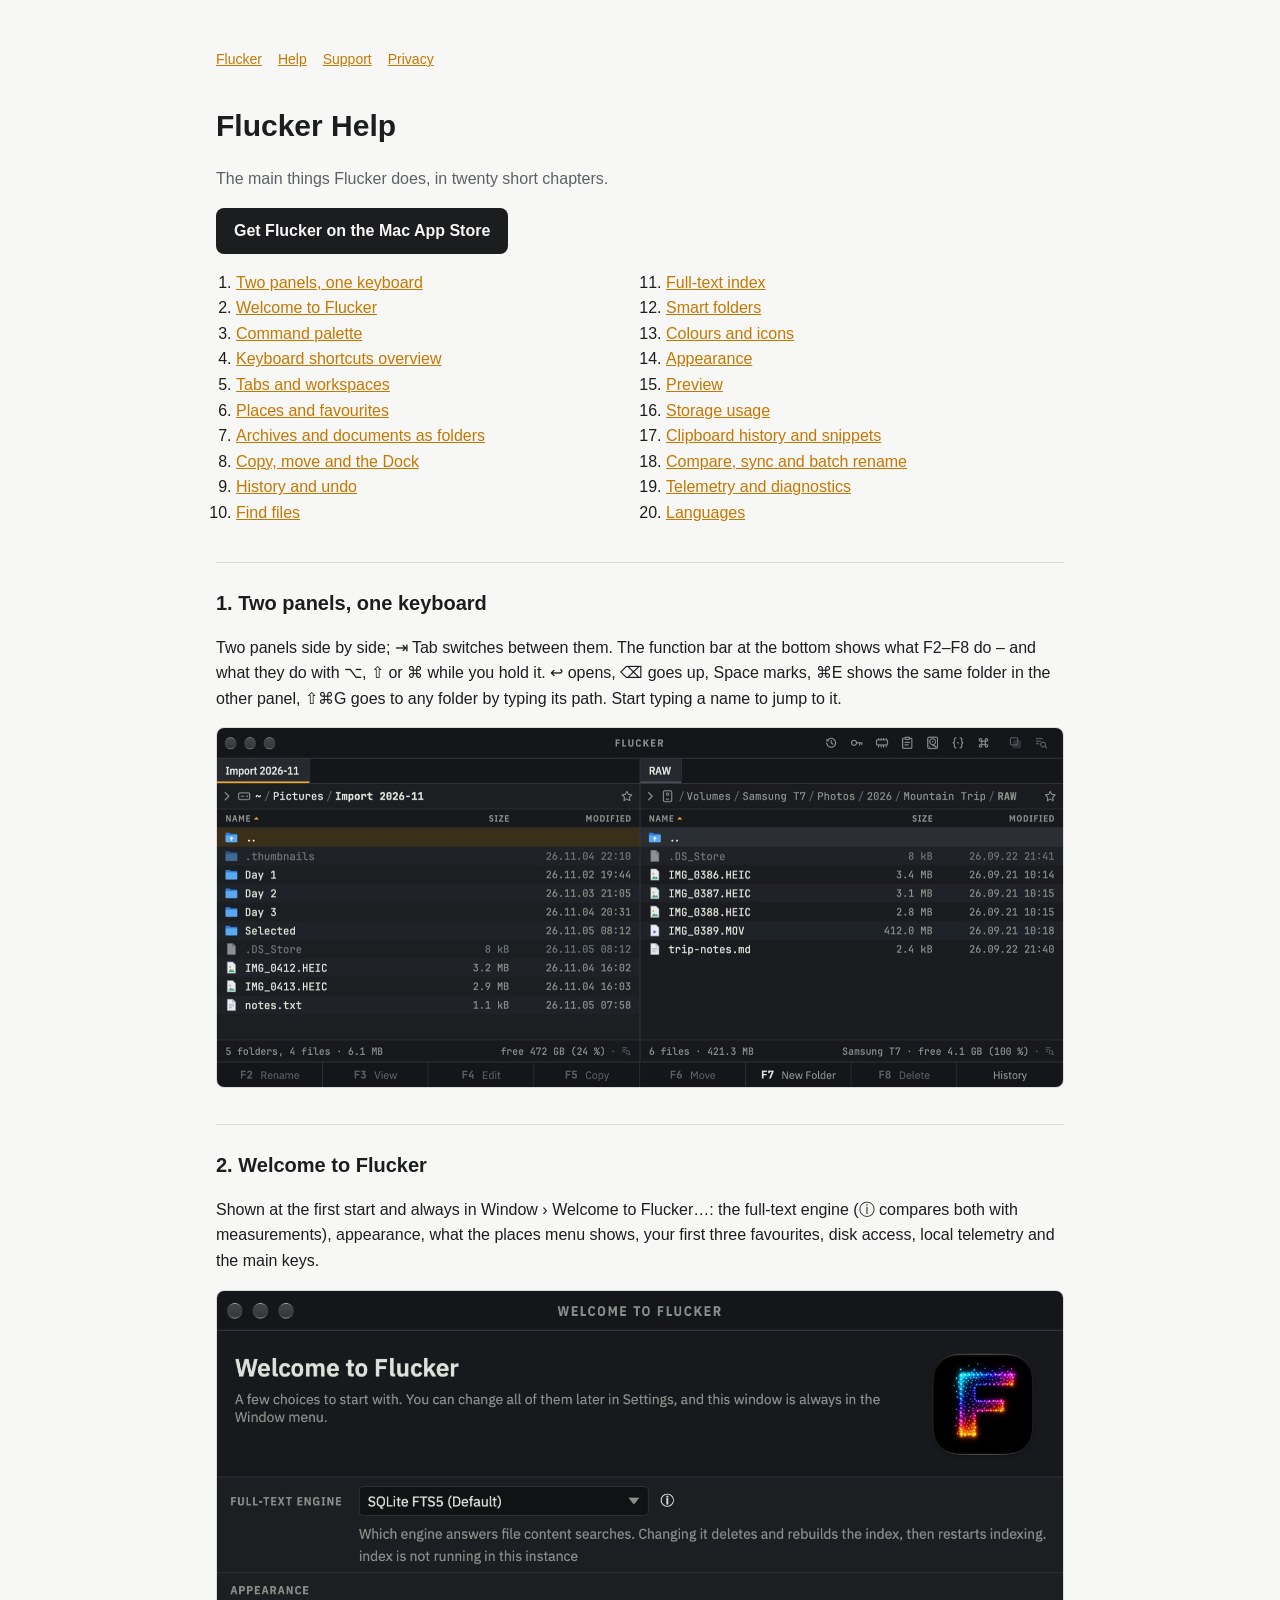
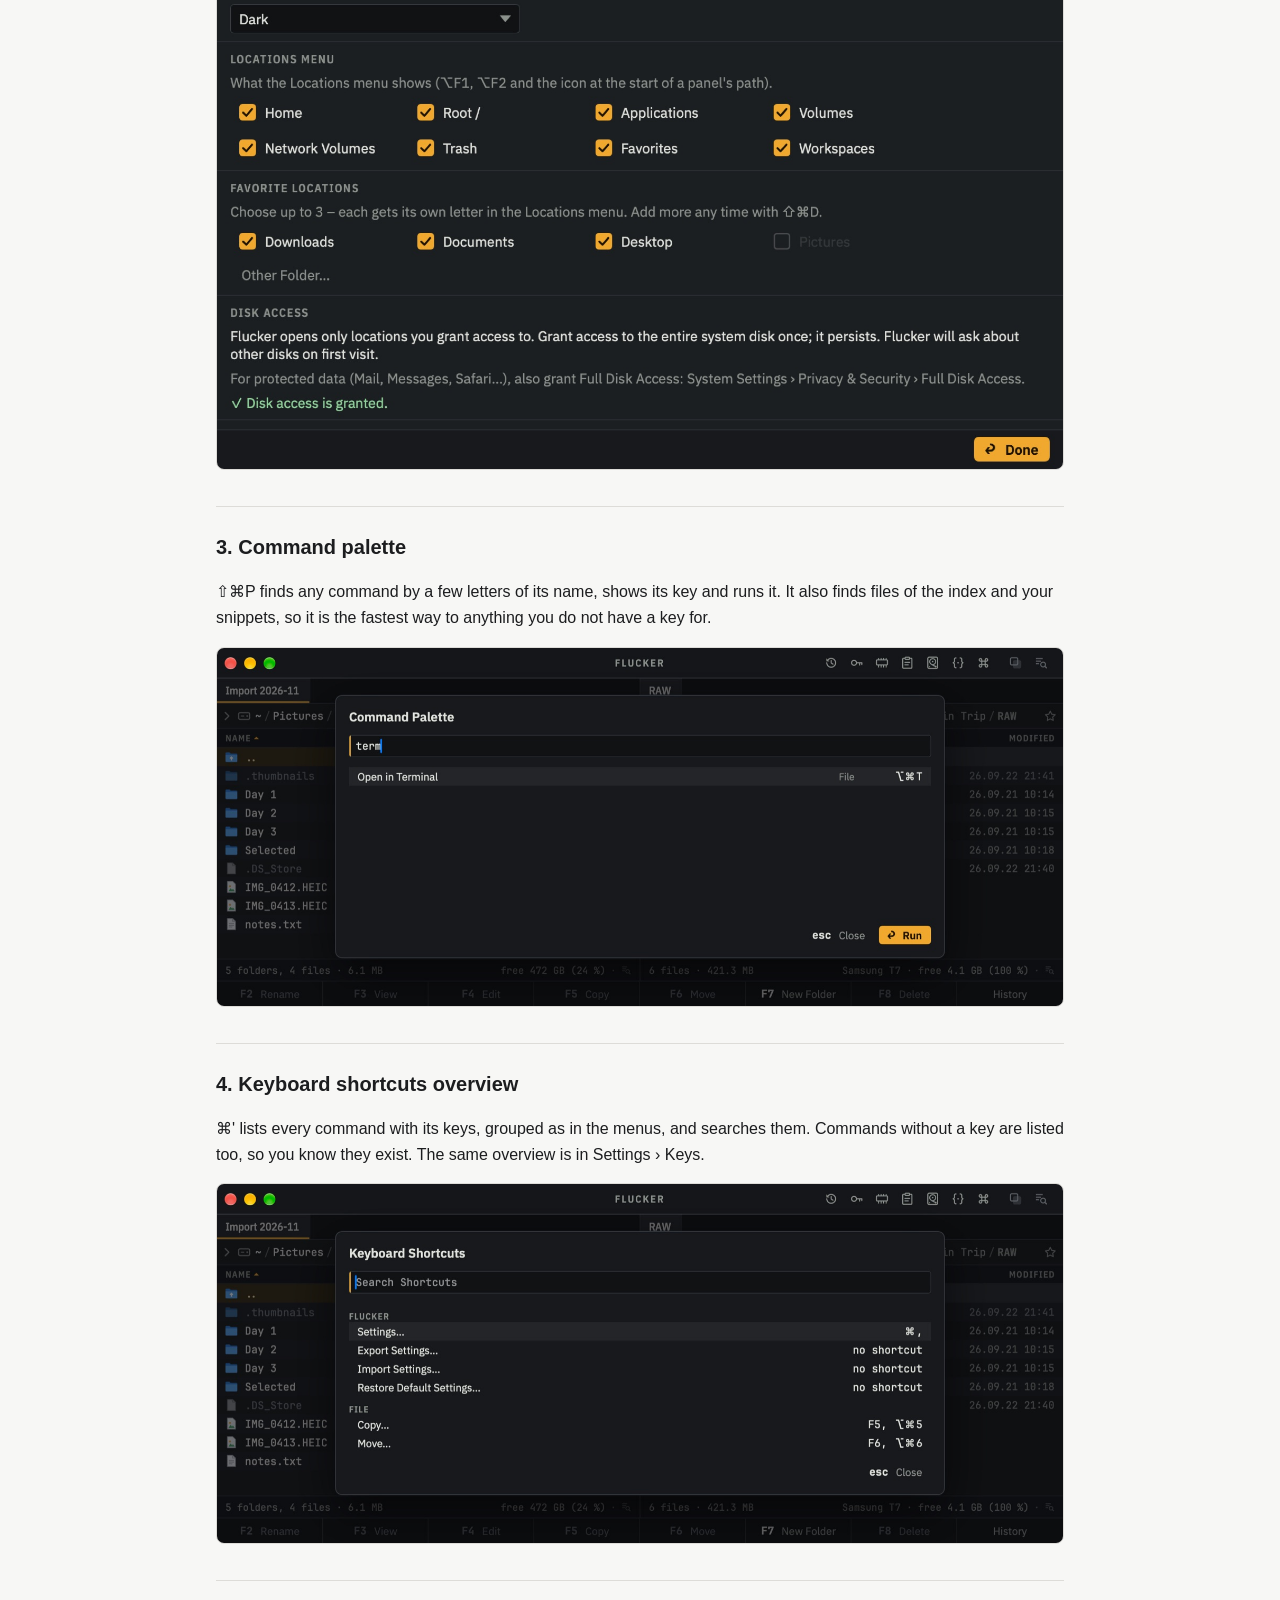
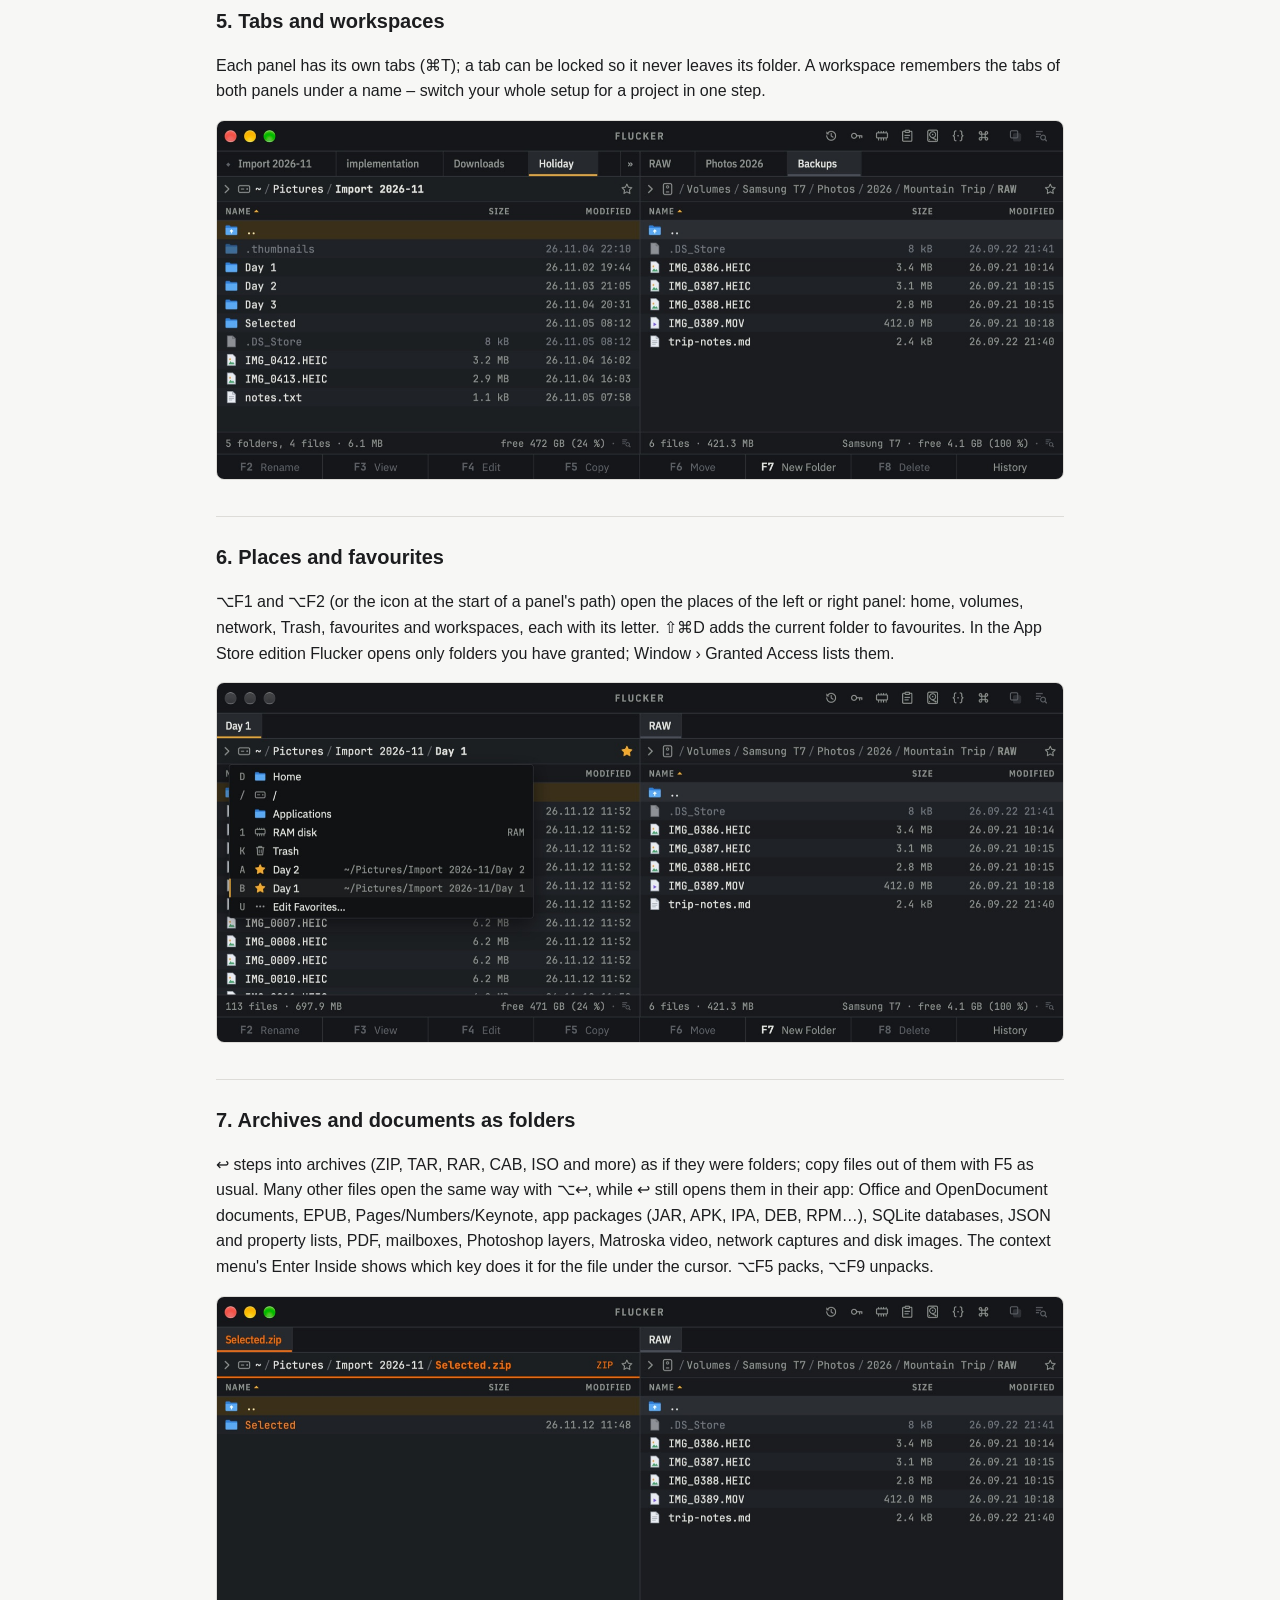
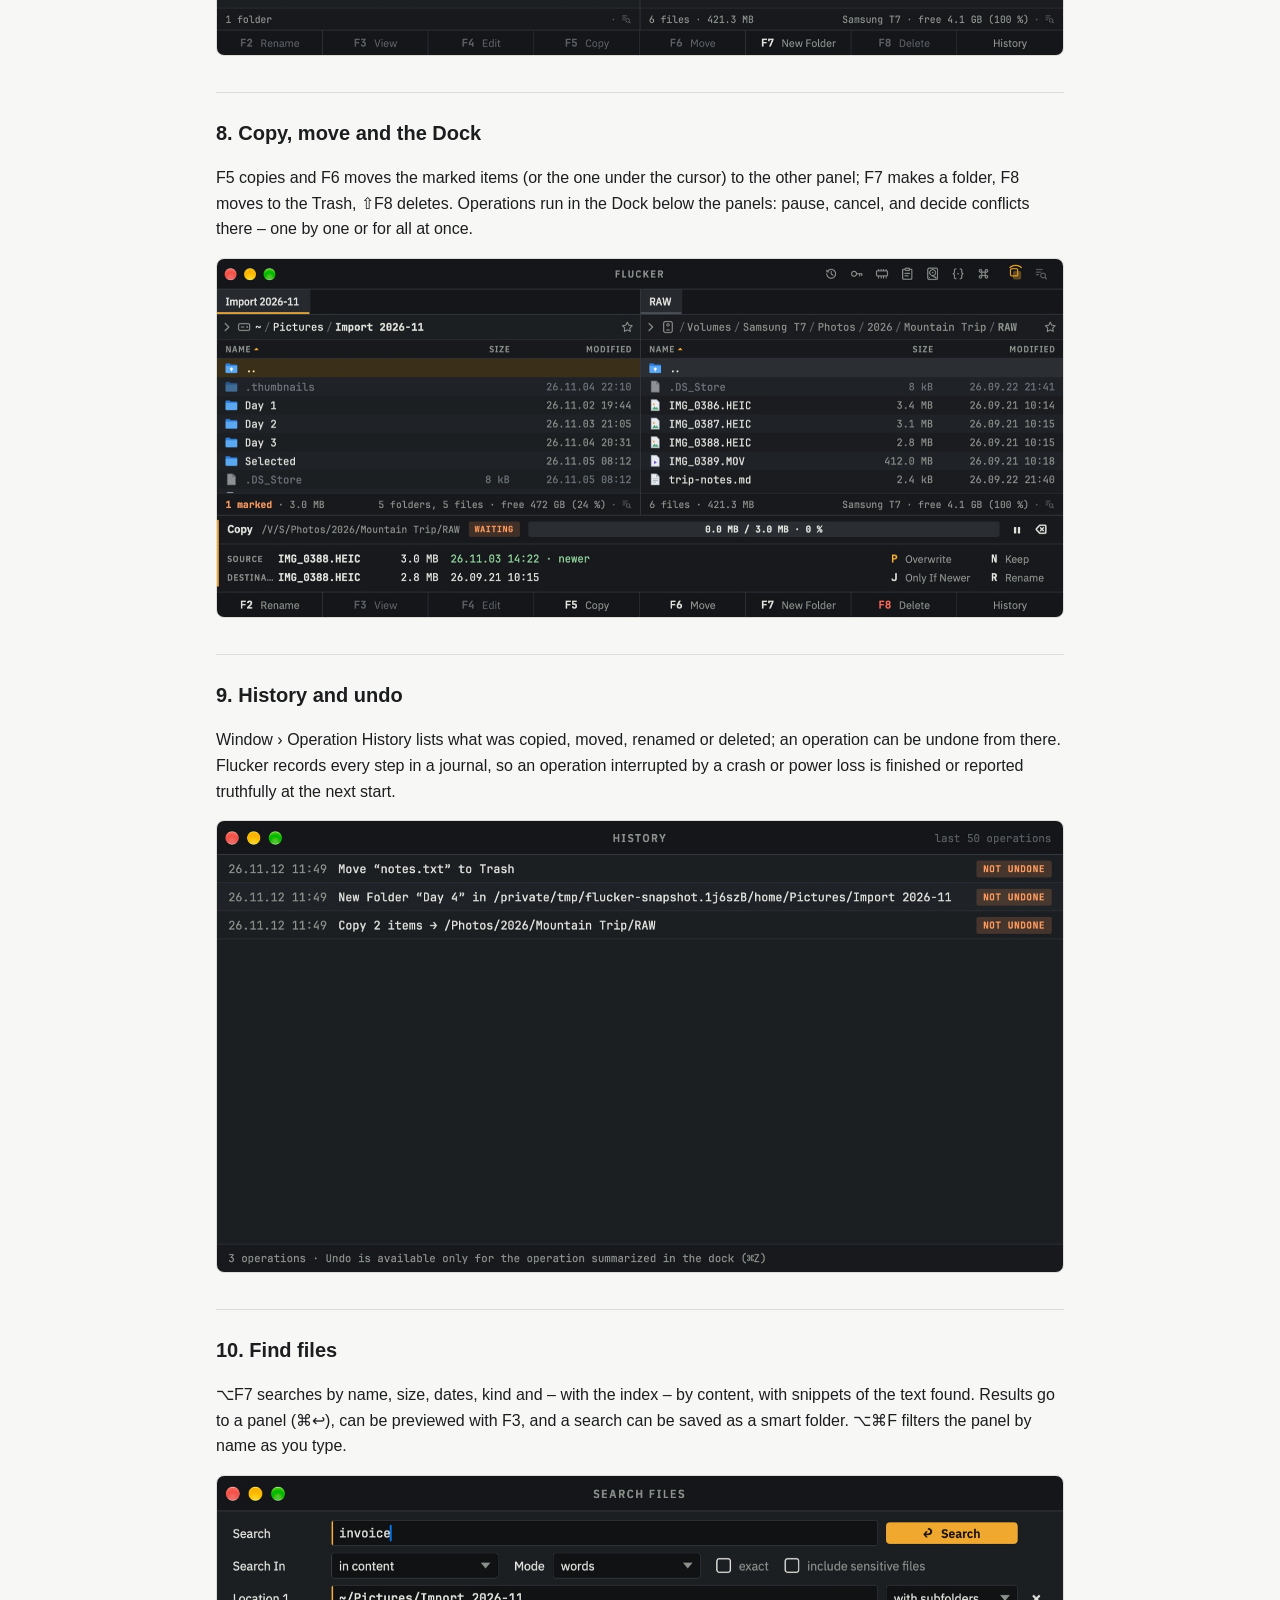
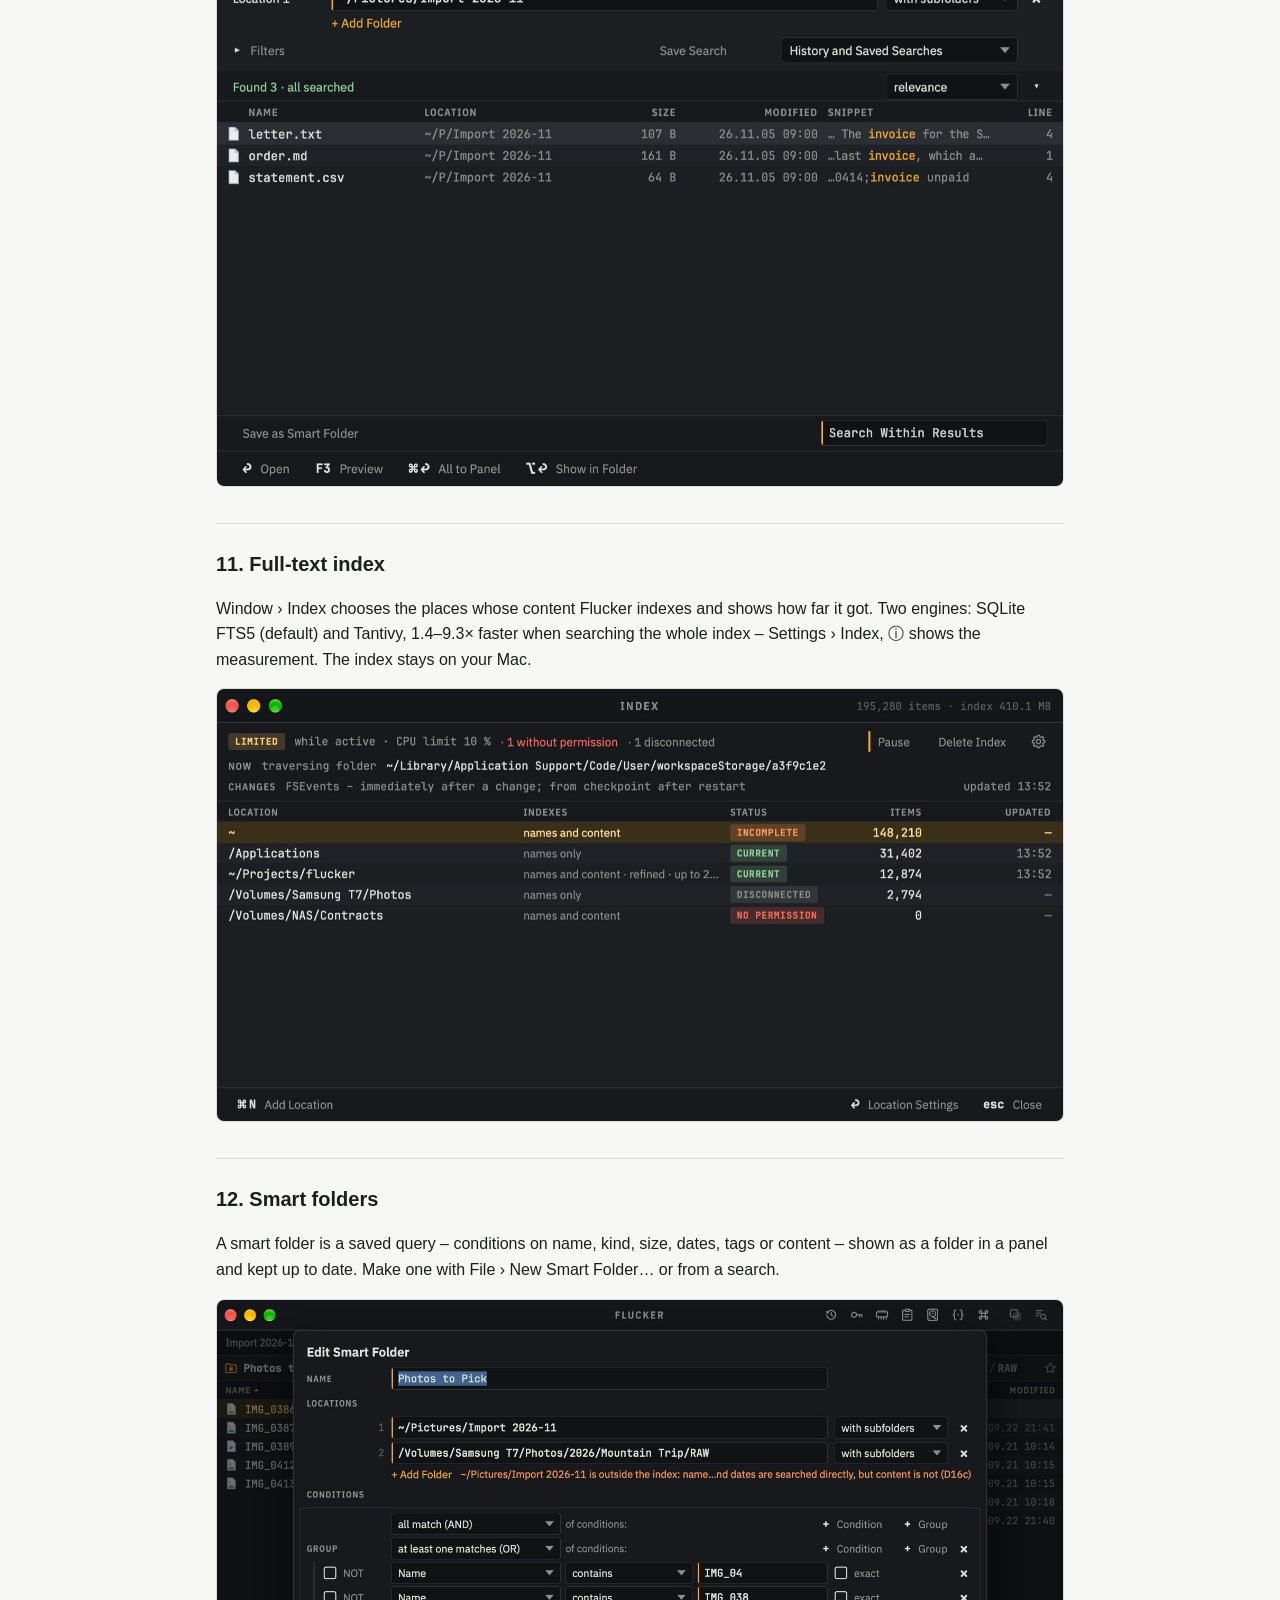
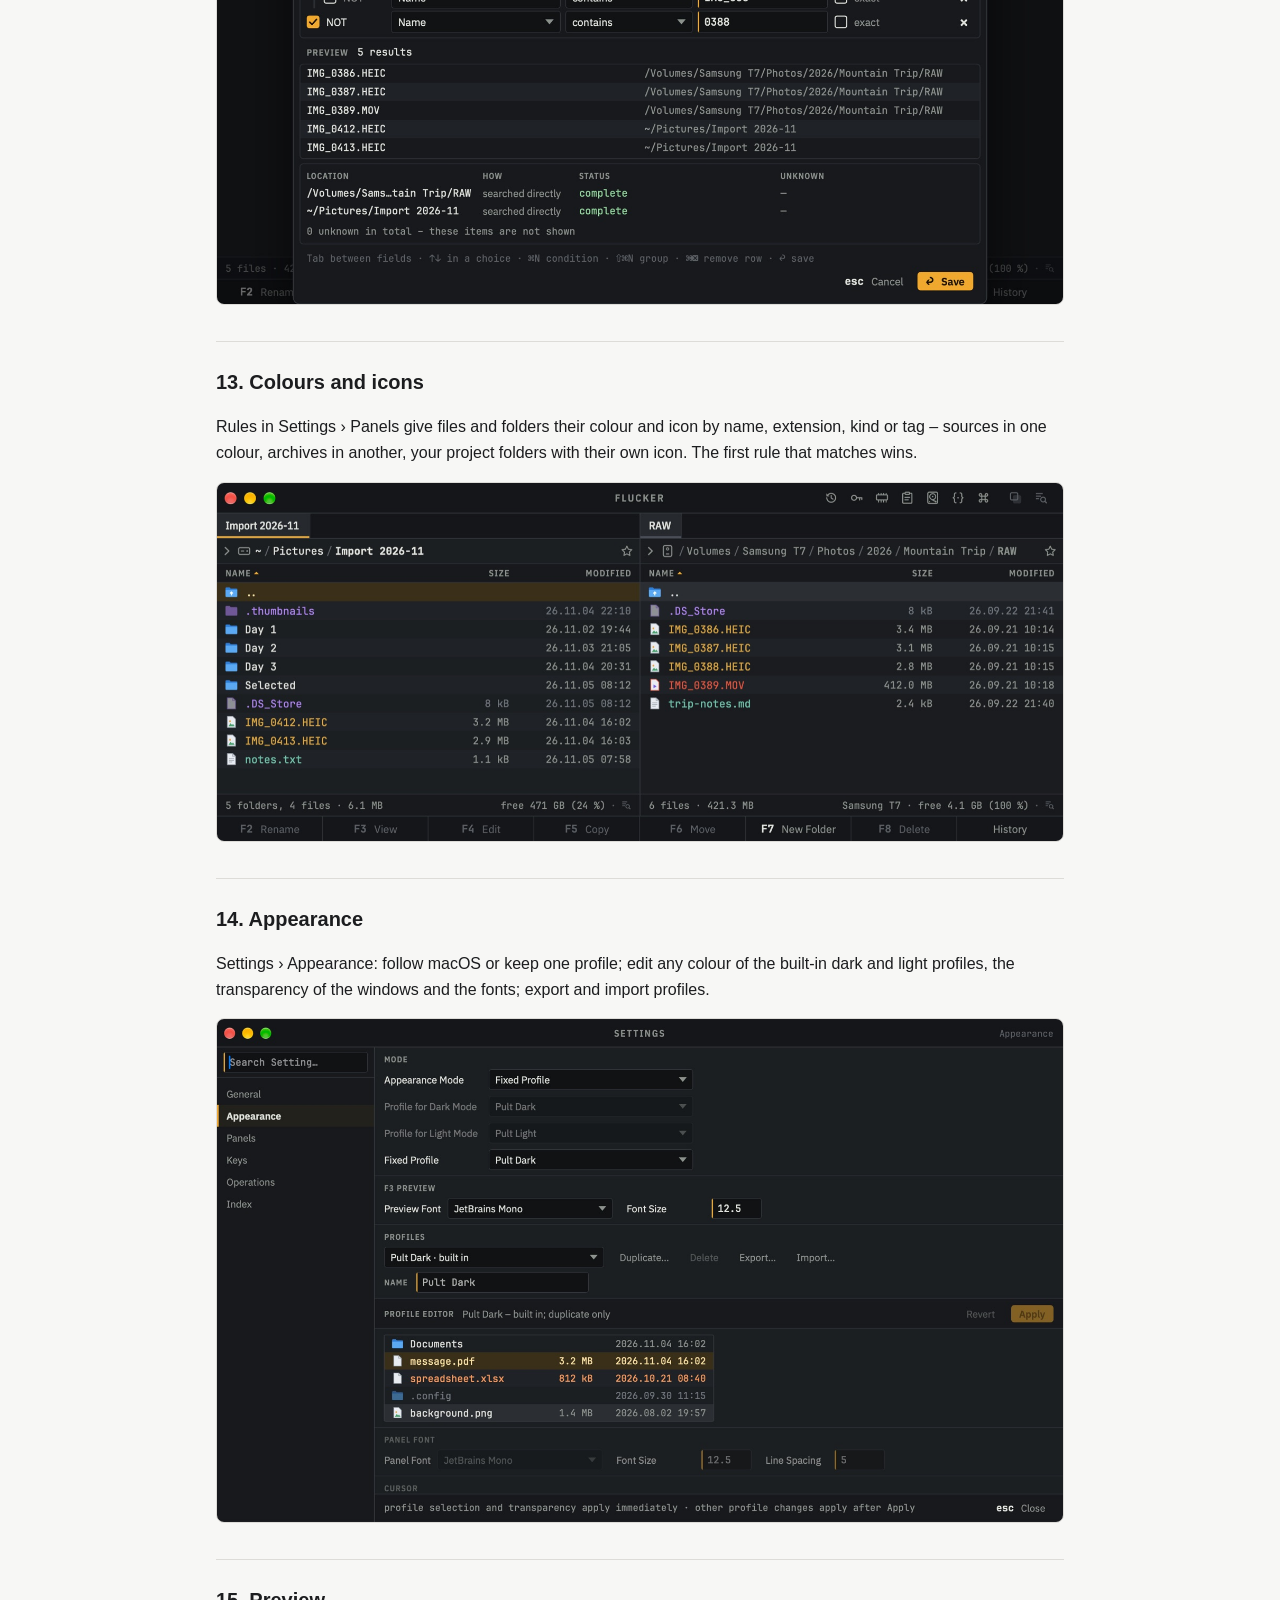
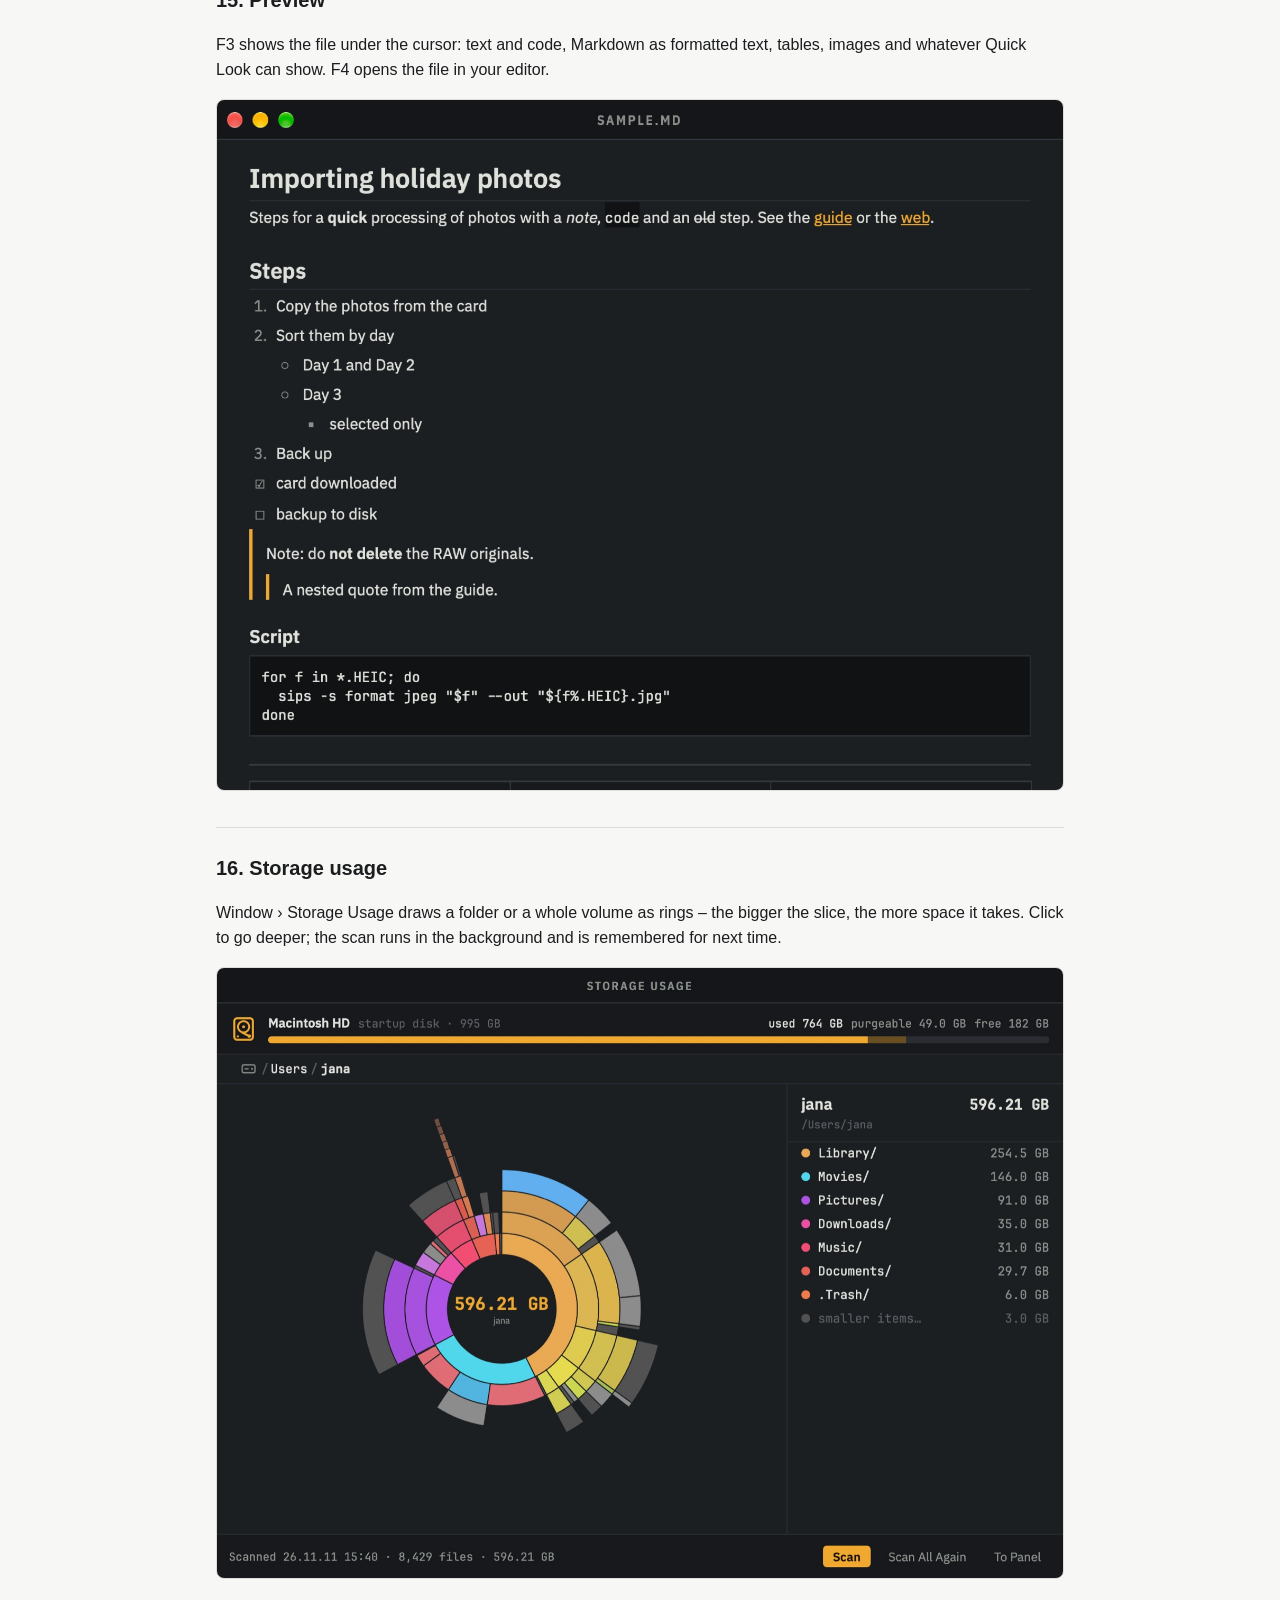
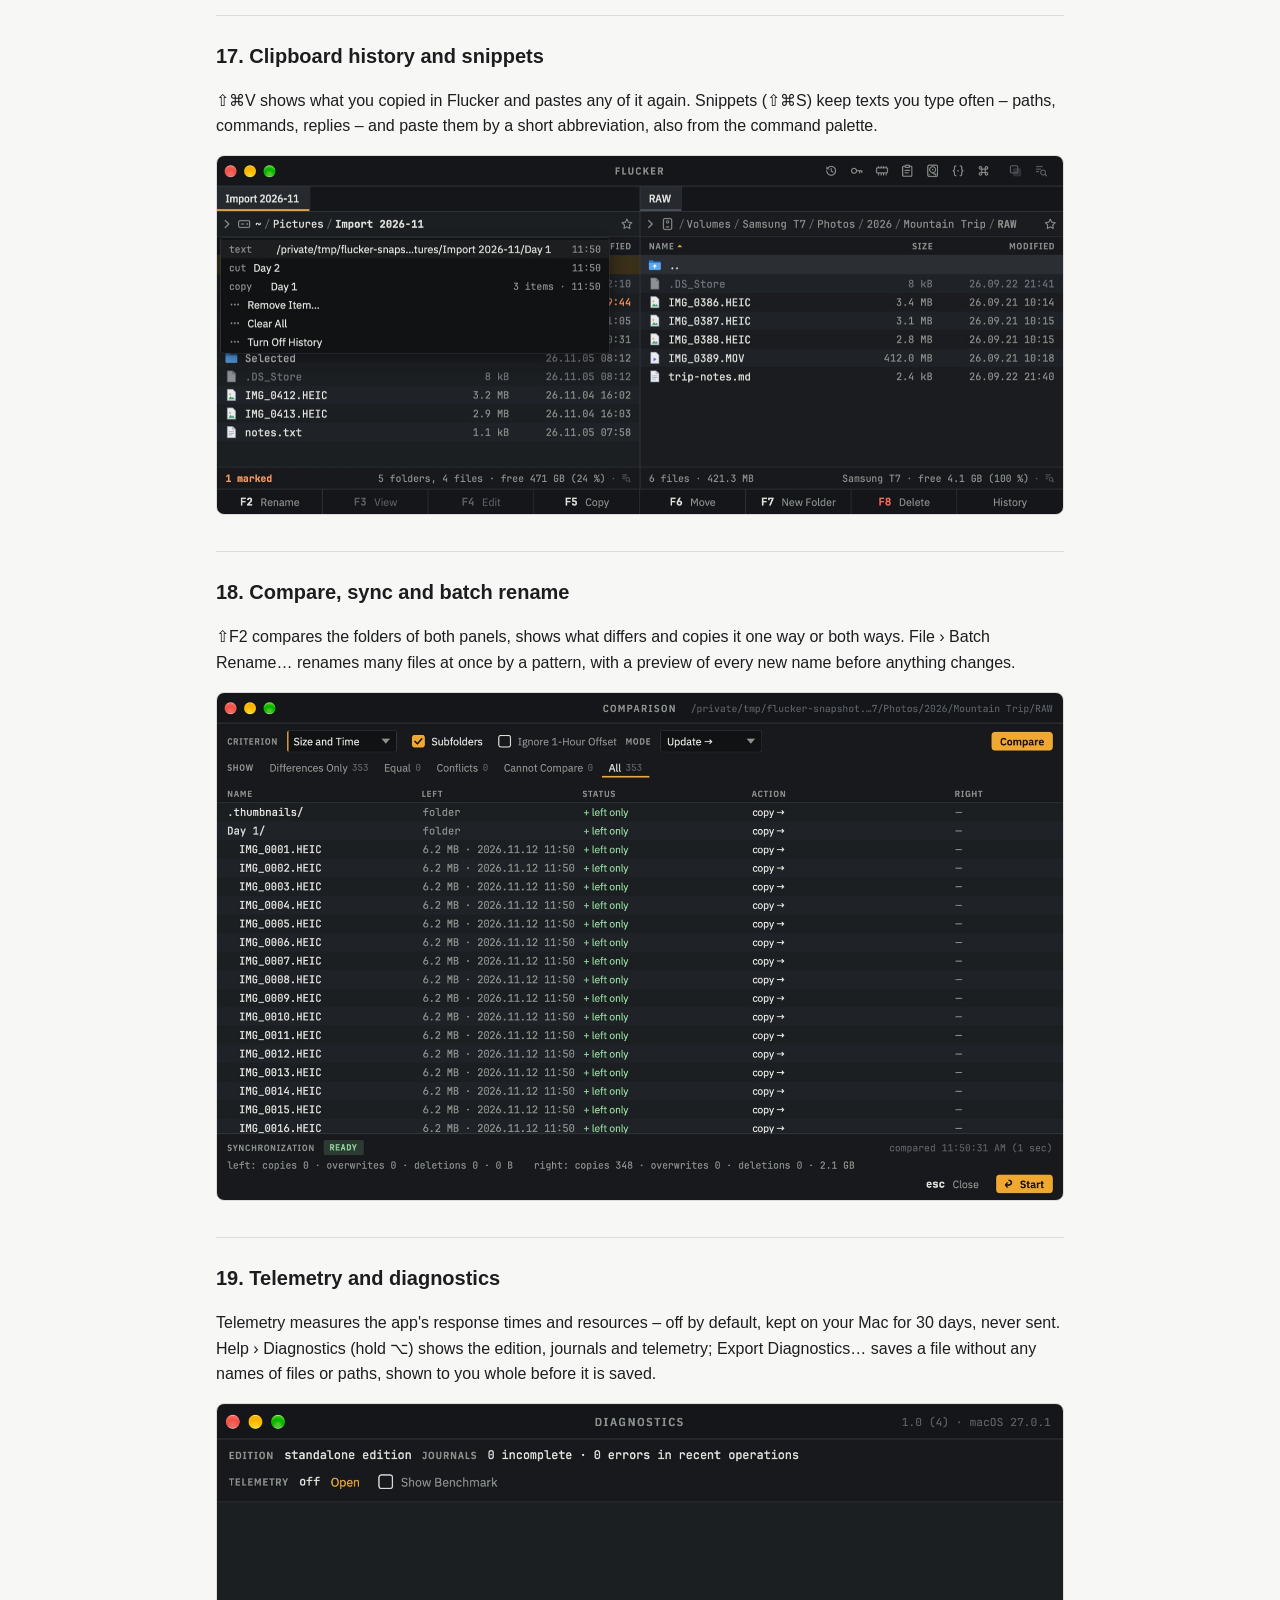
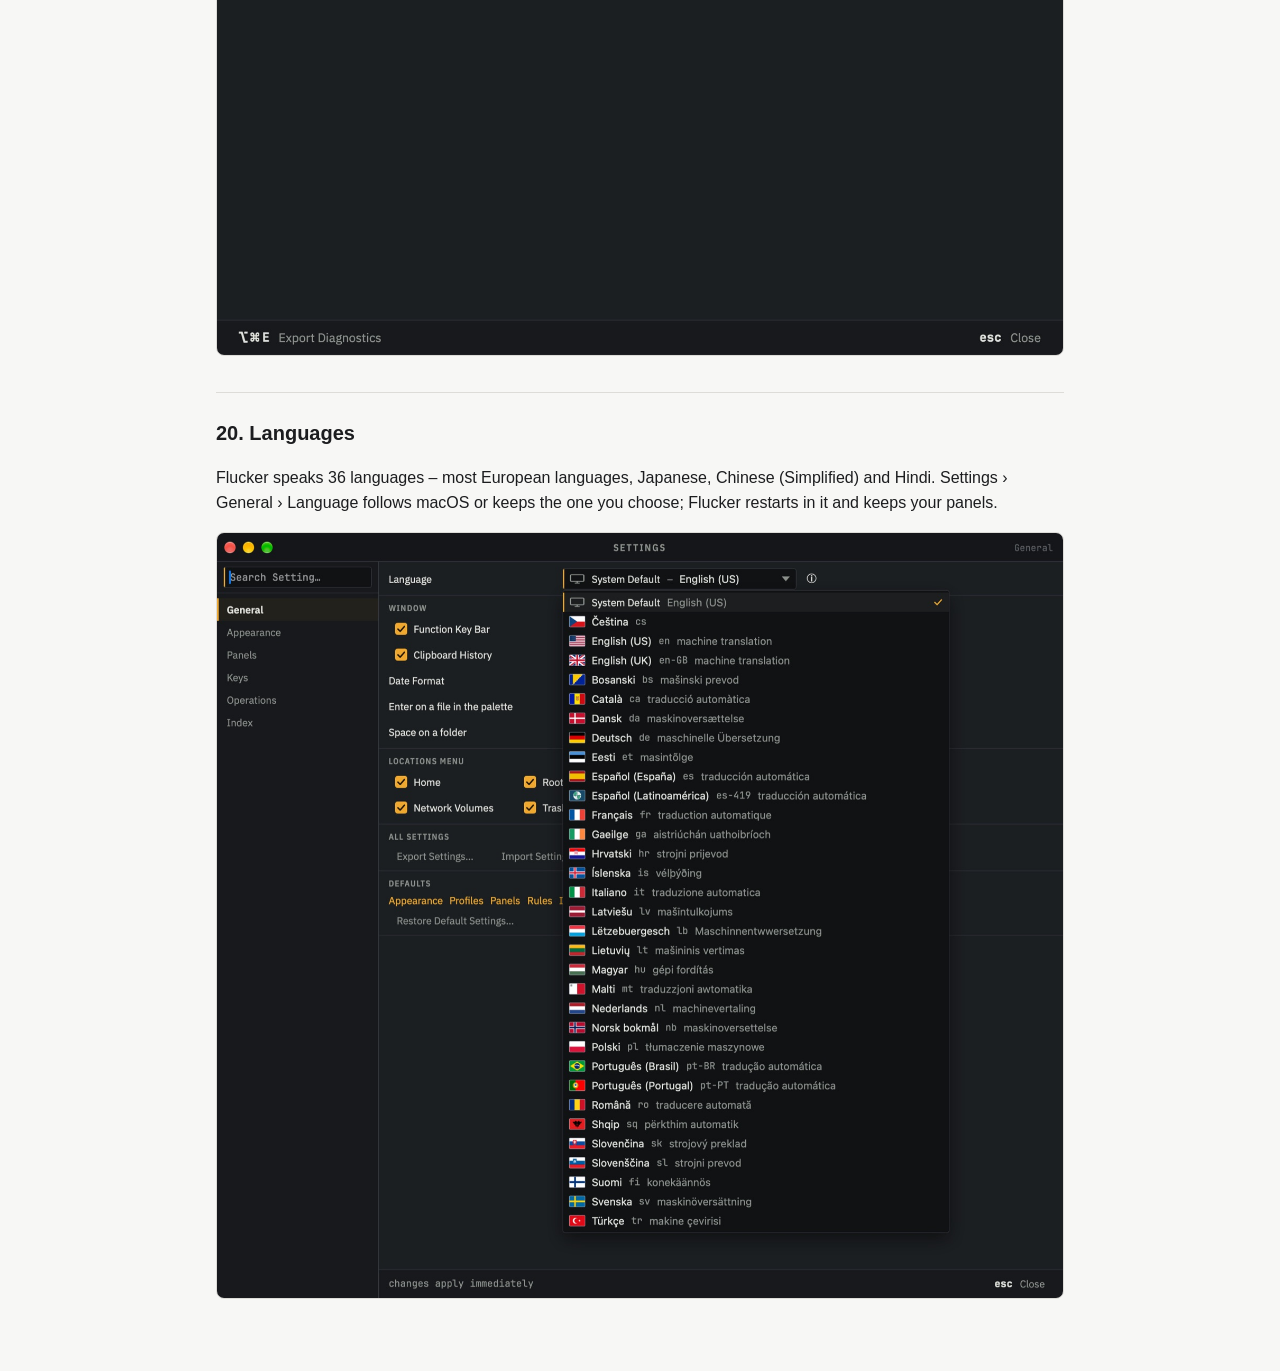
==== help.html @ 23619335 "Flucker: help, support and privacy pages" ====
<!doctype html>
<html lang="en">
<head>
  <meta charset="utf-8">
  <meta name="viewport" content="width=device-width, initial-scale=1">
  <title>Flucker Help</title>
  <link rel="stylesheet" href="style.css">
</head>
<body>
<main>
  <nav><a href="index.html">Flucker</a><a href="help.html">Help</a><a href="support.html">Support</a><a href="privacy.html">Privacy</a></nav>
  <h1>Flucker Help</h1>
  <p class="muted">The main things Flucker does, in twenty short chapters.</p>
  <p><a class="store" href="https://apps.apple.com/app/id6833873611">Get Flucker on the Mac App Store</a></p>
  <ol class="toc">
    <li><a href="#panels">Two panels, one keyboard</a></li>
    <li><a href="#welcome">Welcome to Flucker</a></li>
    <li><a href="#palette">Command palette</a></li>
    <li><a href="#keys">Keyboard shortcuts overview</a></li>
    <li><a href="#tabs">Tabs and workspaces</a></li>
    <li><a href="#places">Places and favourites</a></li>
    <li><a href="#inside">Archives and documents as folders</a></li>
    <li><a href="#operations">Copy, move and the Dock</a></li>
    <li><a href="#history">History and undo</a></li>
    <li><a href="#search">Find files</a></li>
    <li><a href="#index">Full-text index</a></li>
    <li><a href="#smart">Smart folders</a></li>
    <li><a href="#rules">Colours and icons</a></li>
    <li><a href="#appearance">Appearance</a></li>
    <li><a href="#preview">Preview</a></li>
    <li><a href="#storage">Storage usage</a></li>
    <li><a href="#clipboard">Clipboard history and snippets</a></li>
    <li><a href="#compare">Compare, sync and batch rename</a></li>
    <li><a href="#diagnostics">Telemetry and diagnostics</a></li>
    <li><a href="#languages">Languages</a></li>
  </ol>

  <h2 id="panels">1. Two panels, one keyboard</h2>
  <p>Two panels side by side; ⇥ Tab switches between them. The function bar at the bottom shows what F2–F8 do – and what
    they do with ⌥, ⇧ or ⌘ while you hold it. ↩ opens, ⌫ goes up, Space marks, ⌘E shows the same folder in the other panel,
    ⇧⌘G goes to any folder by typing its path. Start typing a name to jump to it.</p>
  <img src="img/panels.jpg?v=2" alt="The main window with two panels and the function bar" loading="lazy">

  <h2 id="welcome">2. Welcome to Flucker</h2>
  <p>Shown at the first start and always in Window › Welcome to Flucker…: the full-text engine (ⓘ compares both with
    measurements), appearance, what the places menu shows, your first three favourites, disk access, local telemetry and the
    main keys.</p>
  <img src="img/welcome.jpg?v=2" alt="The Welcome to Flucker window" loading="lazy">

  <h2 id="palette">3. Command palette</h2>
  <p>⇧⌘P finds any command by a few letters of its name, shows its key and runs it. It also finds files of the index and
    your snippets, so it is the fastest way to anything you do not have a key for.</p>
  <img src="img/palette.jpg?v=2" alt="The command palette filtered by a word" loading="lazy">

  <h2 id="keys">4. Keyboard shortcuts overview</h2>
  <p>⌘' lists every command with its keys, grouped as in the menus, and searches them. Commands without a key are listed
    too, so you know they exist. The same overview is in Settings › Keys.</p>
  <img src="img/keys.jpg?v=2" alt="The keyboard shortcuts overview" loading="lazy">

  <h2 id="tabs">5. Tabs and workspaces</h2>
  <p>Each panel has its own tabs (⌘T); a tab can be locked so it never leaves its folder. A workspace remembers the tabs of
    both panels under a name – switch your whole setup for a project in one step.</p>
  <img src="img/tabs.jpg?v=2" alt="Panel tabs" loading="lazy">

  <h2 id="places">6. Places and favourites</h2>
  <p>⌥F1 and ⌥F2 (or the icon at the start of a panel's path) open the places of the left or right panel: home, volumes,
    network, Trash, favourites and workspaces, each with its letter. ⇧⌘D adds the current folder to favourites. In the App
    Store edition Flucker opens only folders you have granted; Window › Granted Access lists them.</p>
  <img src="img/places.jpg?v=2" alt="The places menu of a panel" loading="lazy">

  <h2 id="inside">7. Archives and documents as folders</h2>
  <p>↩ steps into archives (ZIP, TAR, RAR, CAB, ISO and more) as if they were folders; copy files out of them with F5 as usual.
    Many other files open the same way with ⌥↩, while ↩ still opens them in their app: Office and OpenDocument documents,
    EPUB, Pages/Numbers/Keynote, app packages (JAR, APK, IPA, DEB, RPM…), SQLite databases, JSON and property lists, PDF,
    mailboxes, Photoshop layers, Matroska video, network captures and disk images. The context menu's Enter Inside shows
    which key does it for the file under the cursor. ⌥F5 packs, ⌥F9 unpacks.</p>
  <img src="img/inside.jpg?v=2" alt="A panel inside a ZIP archive" loading="lazy">

  <h2 id="operations">8. Copy, move and the Dock</h2>
  <p>F5 copies and F6 moves the marked items (or the one under the cursor) to the other panel; F7 makes a folder, F8 moves
    to the Trash, ⇧F8 deletes. Operations run in the Dock below the panels: pause, cancel, and decide conflicts there –
    one by one or for all at once.</p>
  <img src="img/dock.jpg?v=2" alt="The Dock with a copy and a conflict" loading="lazy">

  <h2 id="history">9. History and undo</h2>
  <p>Window › Operation History lists what was copied, moved, renamed or deleted; an operation can be undone from there.
    Flucker records every step in a journal, so an operation interrupted by a crash or power loss is finished or reported
    truthfully at the next start.</p>
  <img src="img/history.jpg?v=2" alt="The operation history" loading="lazy">

  <h2 id="search">10. Find files</h2>
  <p>⌥F7 searches by name, size, dates, kind and – with the index – by content, with snippets of the text found. Results go
    to a panel (⌘↩), can be previewed with F3, and a search can be saved as a smart folder. ⌥⌘F filters the panel by name
    as you type.</p>
  <img src="img/search.jpg?v=2" alt="Find files with results and text snippets" loading="lazy">

  <h2 id="index">11. Full-text index</h2>
  <p>Window › Index chooses the places whose content Flucker indexes and shows how far it got. Two engines: SQLite FTS5
    (default) and Tantivy, 1.4–9.3× faster when searching the whole index – Settings › Index, ⓘ shows the measurement. The
    index stays on your Mac.</p>
  <img src="img/index.jpg?v=2" alt="The Index window" loading="lazy">

  <h2 id="smart">12. Smart folders</h2>
  <p>A smart folder is a saved query – conditions on name, kind, size, dates, tags or content – shown as a folder in a
    panel and kept up to date. Make one with File › New Smart Folder… or from a search.</p>
  <img src="img/smart.jpg?v=2" alt="The smart folder editor" loading="lazy">

  <h2 id="rules">13. Colours and icons</h2>
  <p>Rules in Settings › Panels give files and folders their colour and icon by name, extension, kind or tag – sources in
    one colour, archives in another, your project folders with their own icon. The first rule that matches wins.</p>
  <img src="img/rules.jpg?v=2" alt="Panels coloured by rules" loading="lazy">

  <h2 id="appearance">14. Appearance</h2>
  <p>Settings › Appearance: follow macOS or keep one profile; edit any colour of the built-in dark and light profiles,
    the transparency of the windows and the fonts; export and import profiles.</p>
  <img src="img/appearance.jpg?v=2" alt="Settings › Appearance with the profile editor" loading="lazy">

  <h2 id="preview">15. Preview</h2>
  <p>F3 shows the file under the cursor: text and code, Markdown as formatted text, tables, images and whatever Quick Look
    can show. F4 opens the file in your editor.</p>
  <img src="img/preview.jpg?v=2" alt="The preview of a Markdown file" loading="lazy">

  <h2 id="storage">16. Storage usage</h2>
  <p>Window › Storage Usage draws a folder or a whole volume as rings – the bigger the slice, the more space it takes.
    Click to go deeper; the scan runs in the background and is remembered for next time.</p>
  <img src="img/storage.jpg?v=2" alt="Storage usage rings" loading="lazy">

  <h2 id="clipboard">17. Clipboard history and snippets</h2>
  <p>⇧⌘V shows what you copied in Flucker and pastes any of it again. Snippets (⇧⌘S) keep texts you type often – paths,
    commands, replies – and paste them by a short abbreviation, also from the command palette.</p>
  <img src="img/clipboard.jpg?v=2" alt="The clipboard history" loading="lazy">

  <h2 id="compare">18. Compare, sync and batch rename</h2>
  <p>⇧F2 compares the folders of both panels, shows what differs and copies it one way or both ways. File › Batch Rename…
    renames many files at once by a pattern, with a preview of every new name before anything changes.</p>
  <img src="img/compare.jpg?v=2" alt="Comparing two folders" loading="lazy">

  <h2 id="diagnostics">19. Telemetry and diagnostics</h2>
  <p>Telemetry measures the app's response times and resources – off by default, kept on your Mac for 30 days, never sent.
    Help › Diagnostics (hold ⌥) shows the edition, journals and telemetry; Export Diagnostics… saves a file without any names
    of files or paths, shown to you whole before it is saved.</p>
  <img src="img/diagnostics.jpg?v=2" alt="The Diagnostics window" loading="lazy">

  <h2 id="languages">20. Languages</h2>
  <p>Flucker speaks 36 languages – most European languages, Japanese, Chinese (Simplified) and Hindi. Settings › General
    › Language follows macOS or keeps the one you choose; Flucker restarts in it and keeps your panels.</p>
  <img src="img/languages.jpg?v=2" alt="The language list in Settings" loading="lazy">
</main>
</body>
</html>
---- style.css ----
:root {
  --bg: #f7f7f5;
  --fg: #1c1d1f;
  --muted: #5d6066;
  --accent: #c77700;
  --line: #dddcd8;
}
@media (prefers-color-scheme: dark) {
  :root {
    --bg: #1b1c1e;
    --fg: #e8e8e6;
    --muted: #9a9ca1;
    --accent: #f0a032;
    --line: #34363a;
  }
}
* { box-sizing: border-box; }
body {
  margin: 0;
  background: var(--bg);
  color: var(--fg);
  font: 16px/1.6 -apple-system, BlinkMacSystemFont, "Helvetica Neue", sans-serif;
}
main { max-width: 720px; margin: 0 auto; padding: 48px 16px 64px; }
h1 { font-size: 30px; margin: 0 0 4px; }
h2 { font-size: 20px; margin: 36px 0 8px; border-top: 1px solid var(--line); padding-top: 24px; }
h3 { font-size: 16px; margin: 20px 0 4px; }
p, li { color: var(--fg); }
.muted { color: var(--muted); }
a { color: var(--accent); }
nav { margin-bottom: 32px; font-size: 14px; }
main:has(.toc) { max-width: 880px; }
a.store { display: inline-block; padding: 10px 18px; border-radius: 8px; background: var(--fg); color: var(--bg);
  text-decoration: none; font-weight: 600; }
img { display: block; width: 100%; height: auto; margin: 12px 0 8px; border: 1px solid var(--line); border-radius: 8px; }
.toc { columns: 2; column-gap: 32px; padding-left: 20px; }
@media (max-width: 600px) { .toc { columns: 1; } }
nav a { margin-right: 16px; }
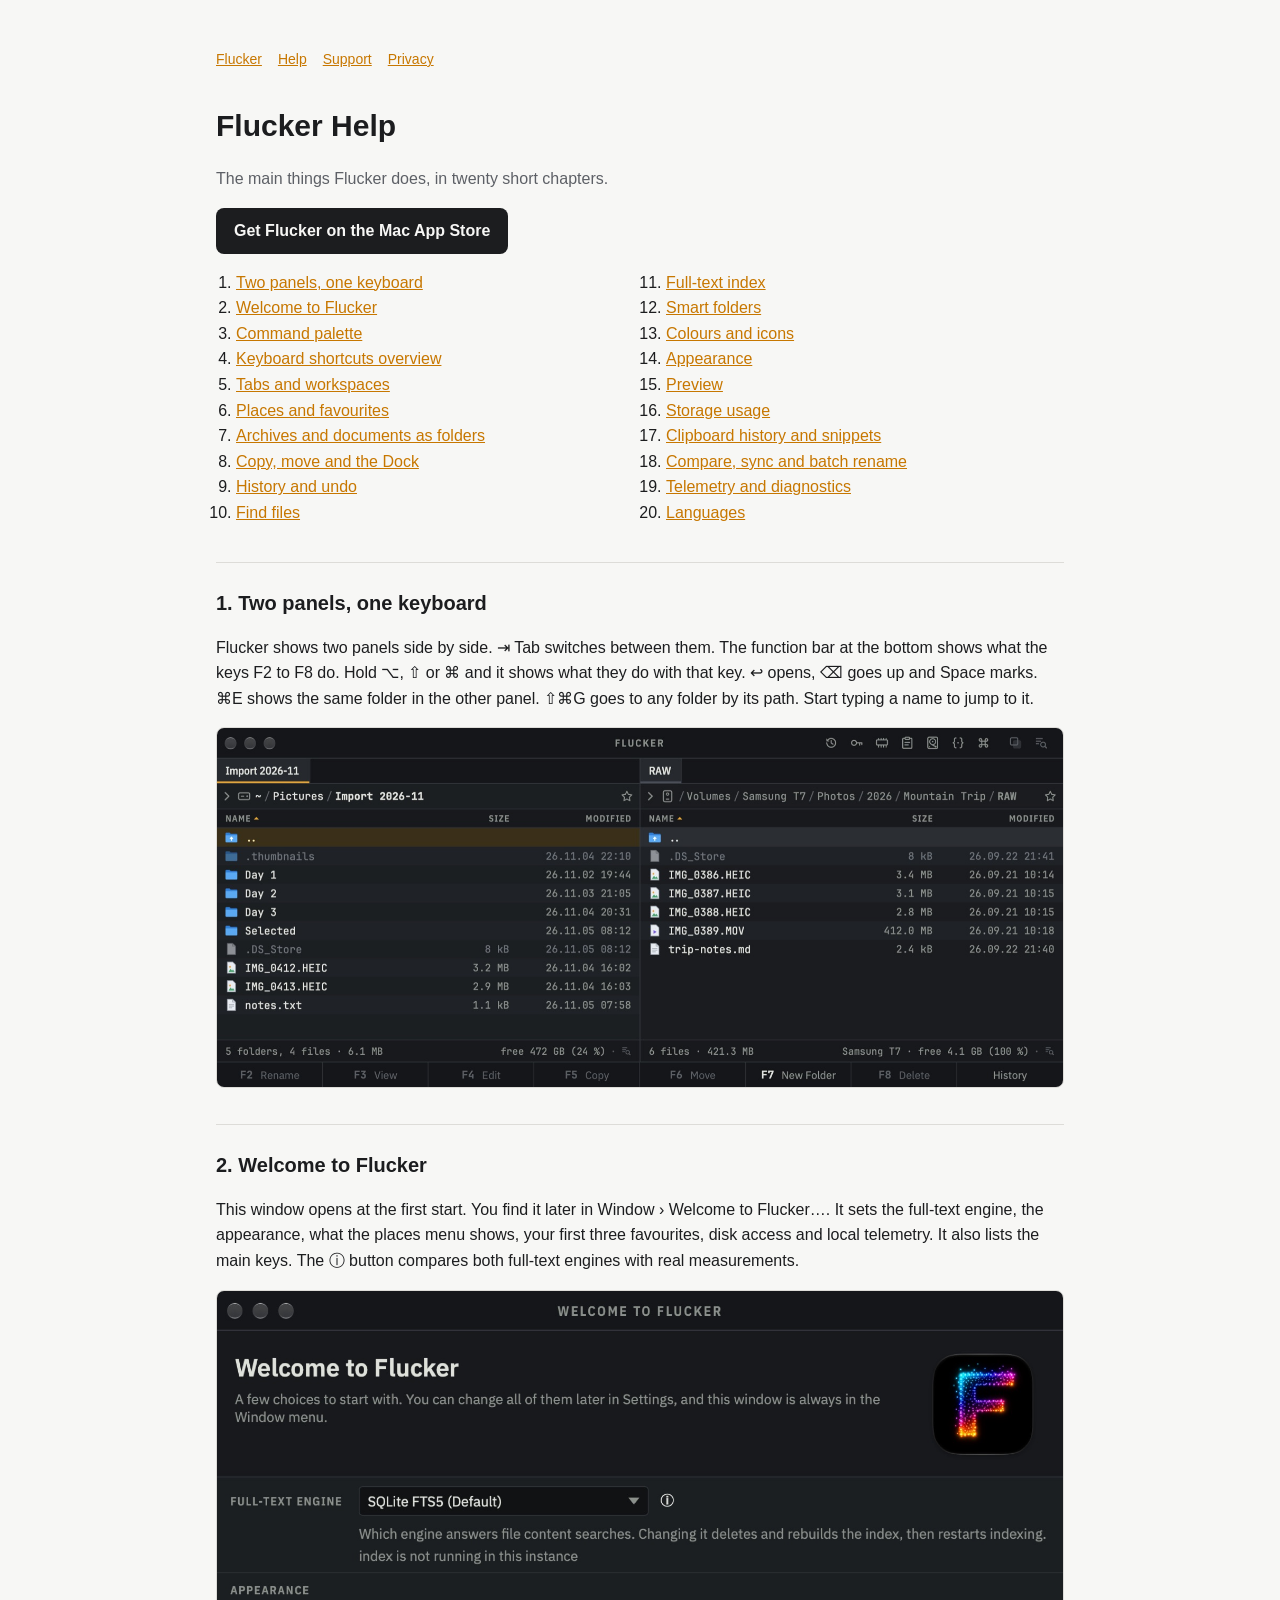
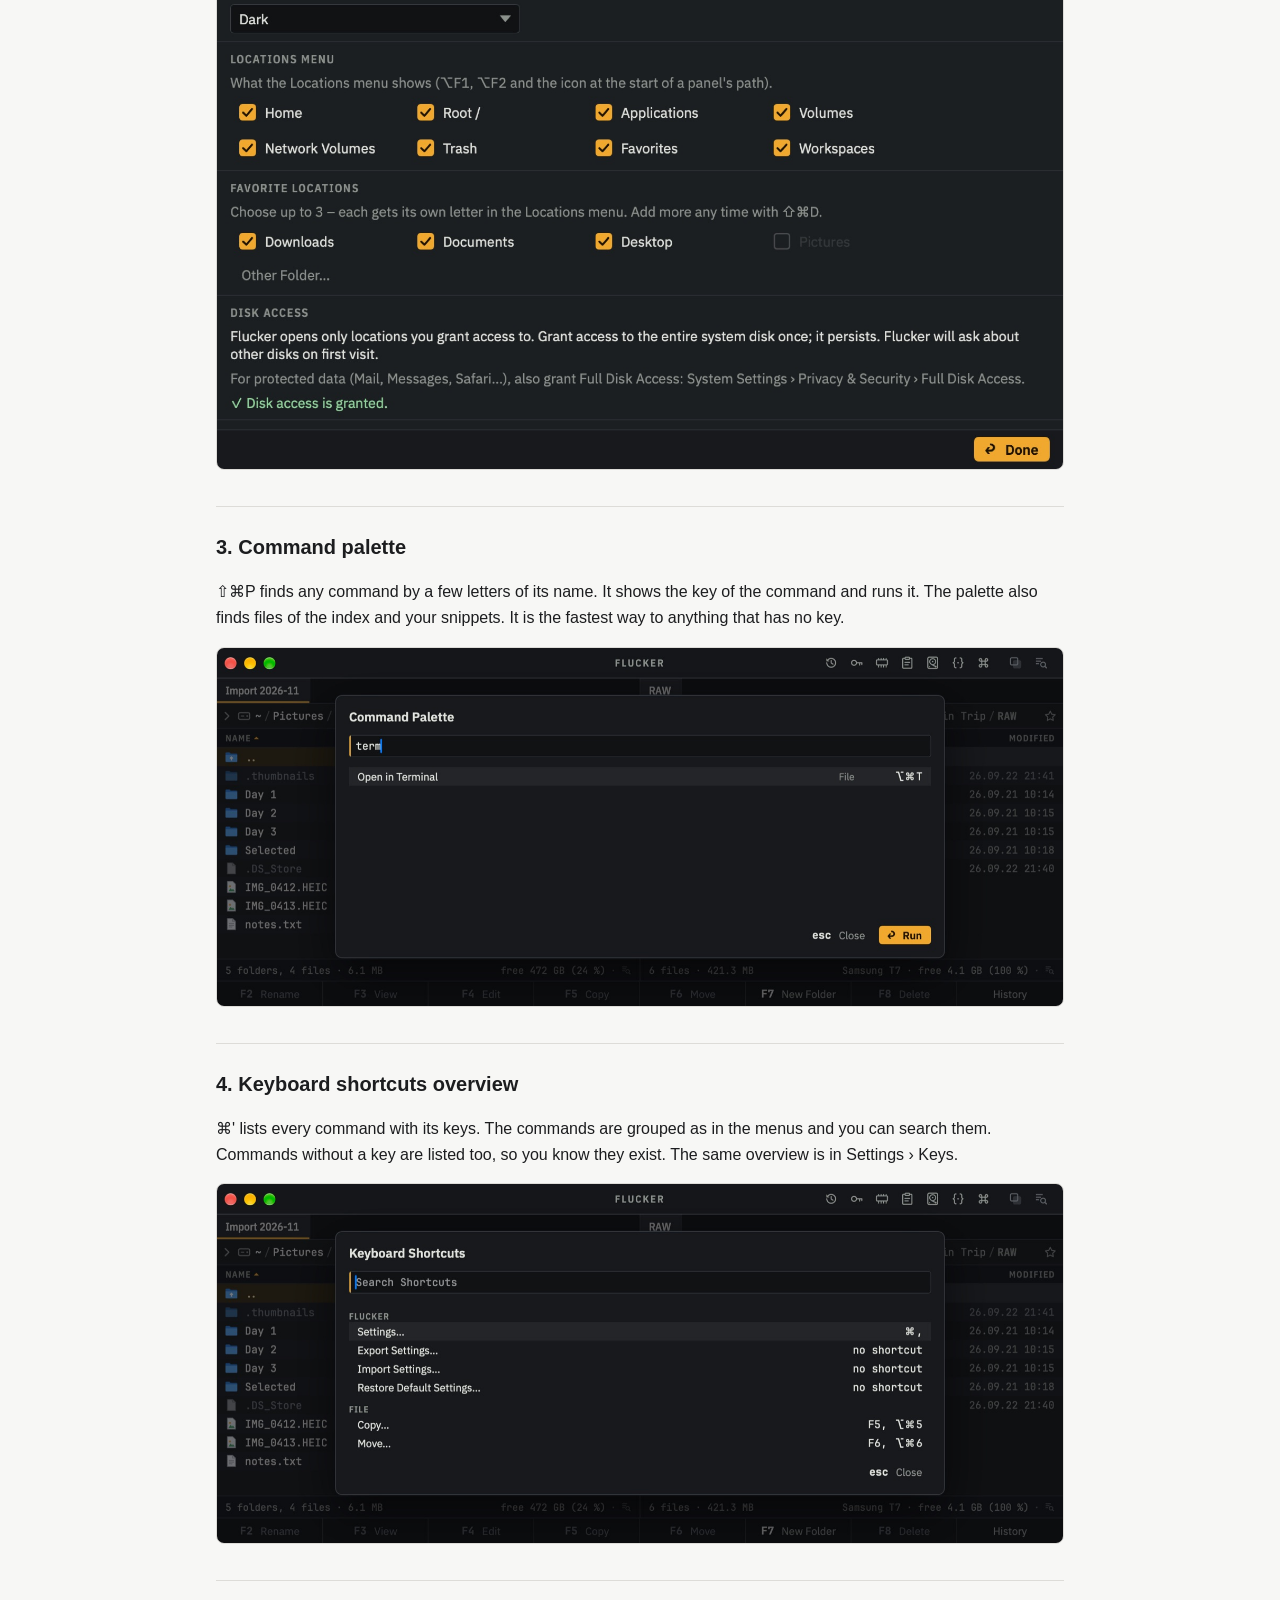
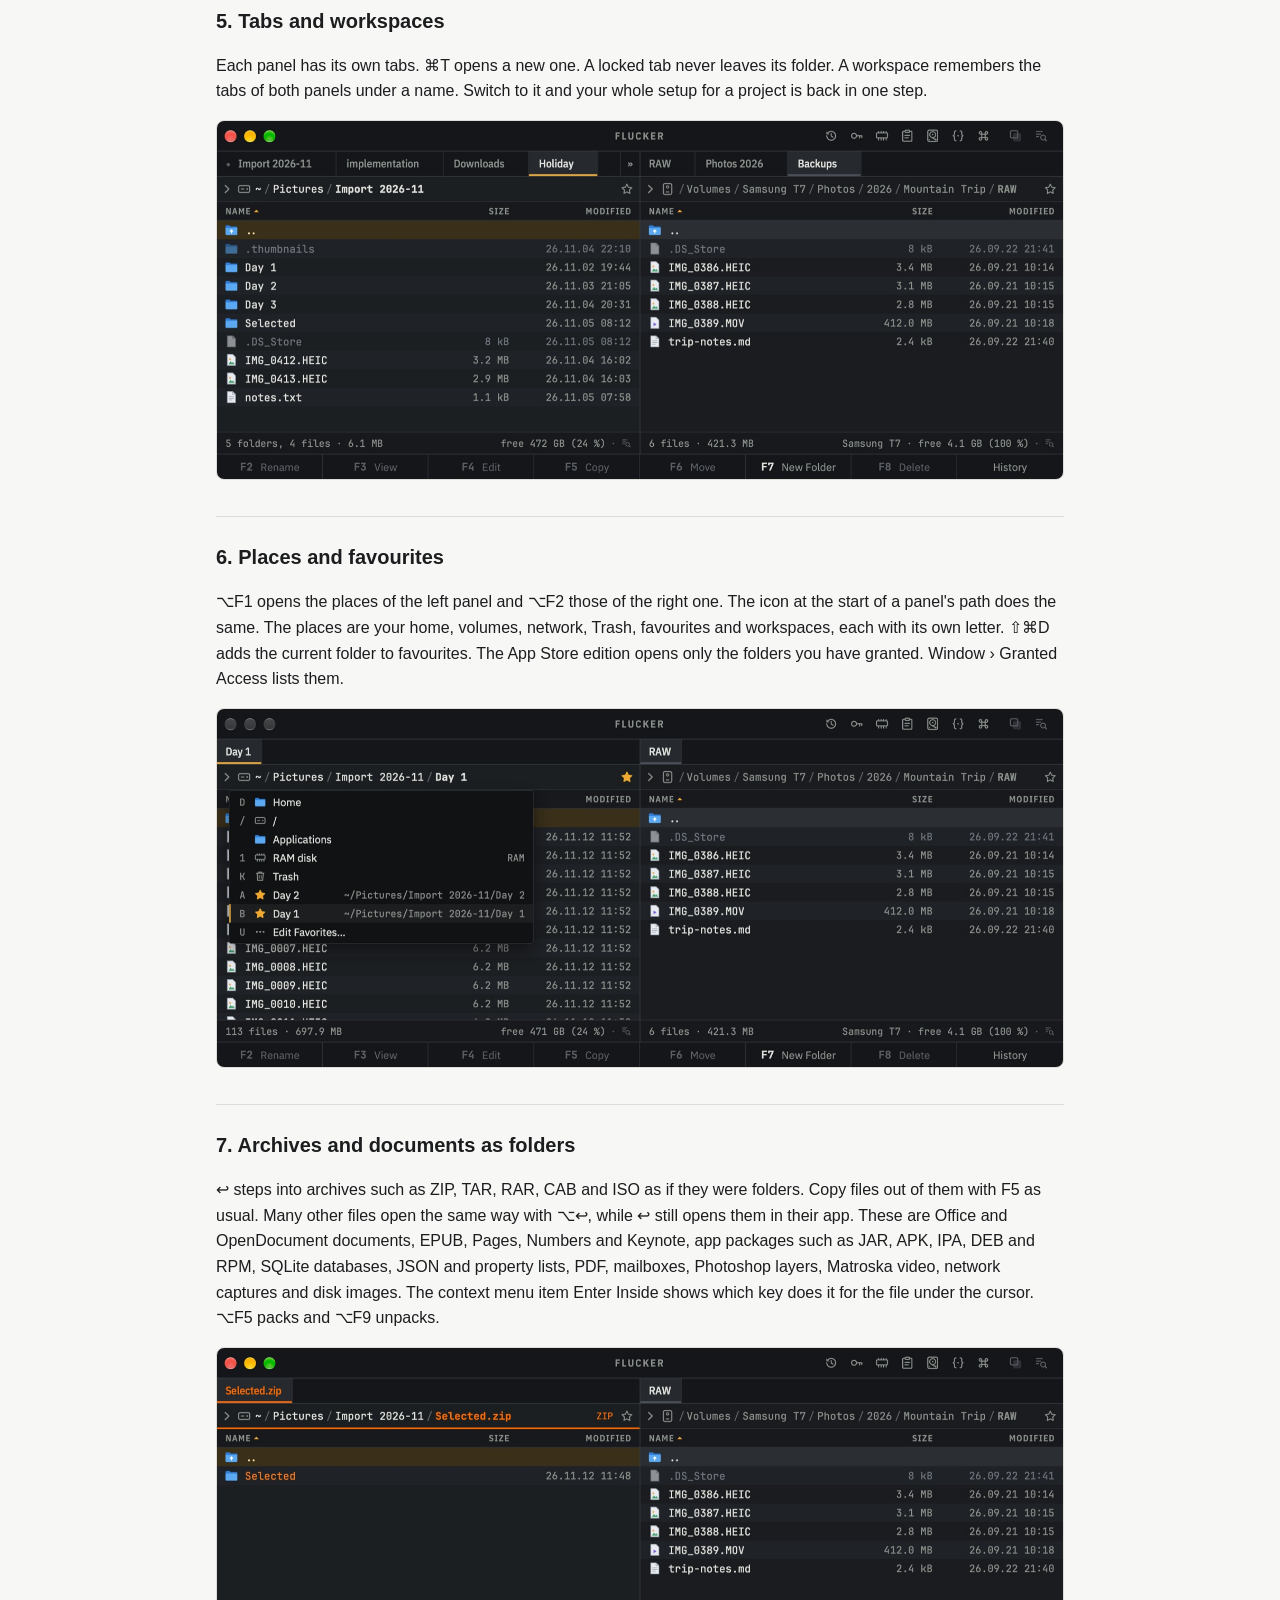
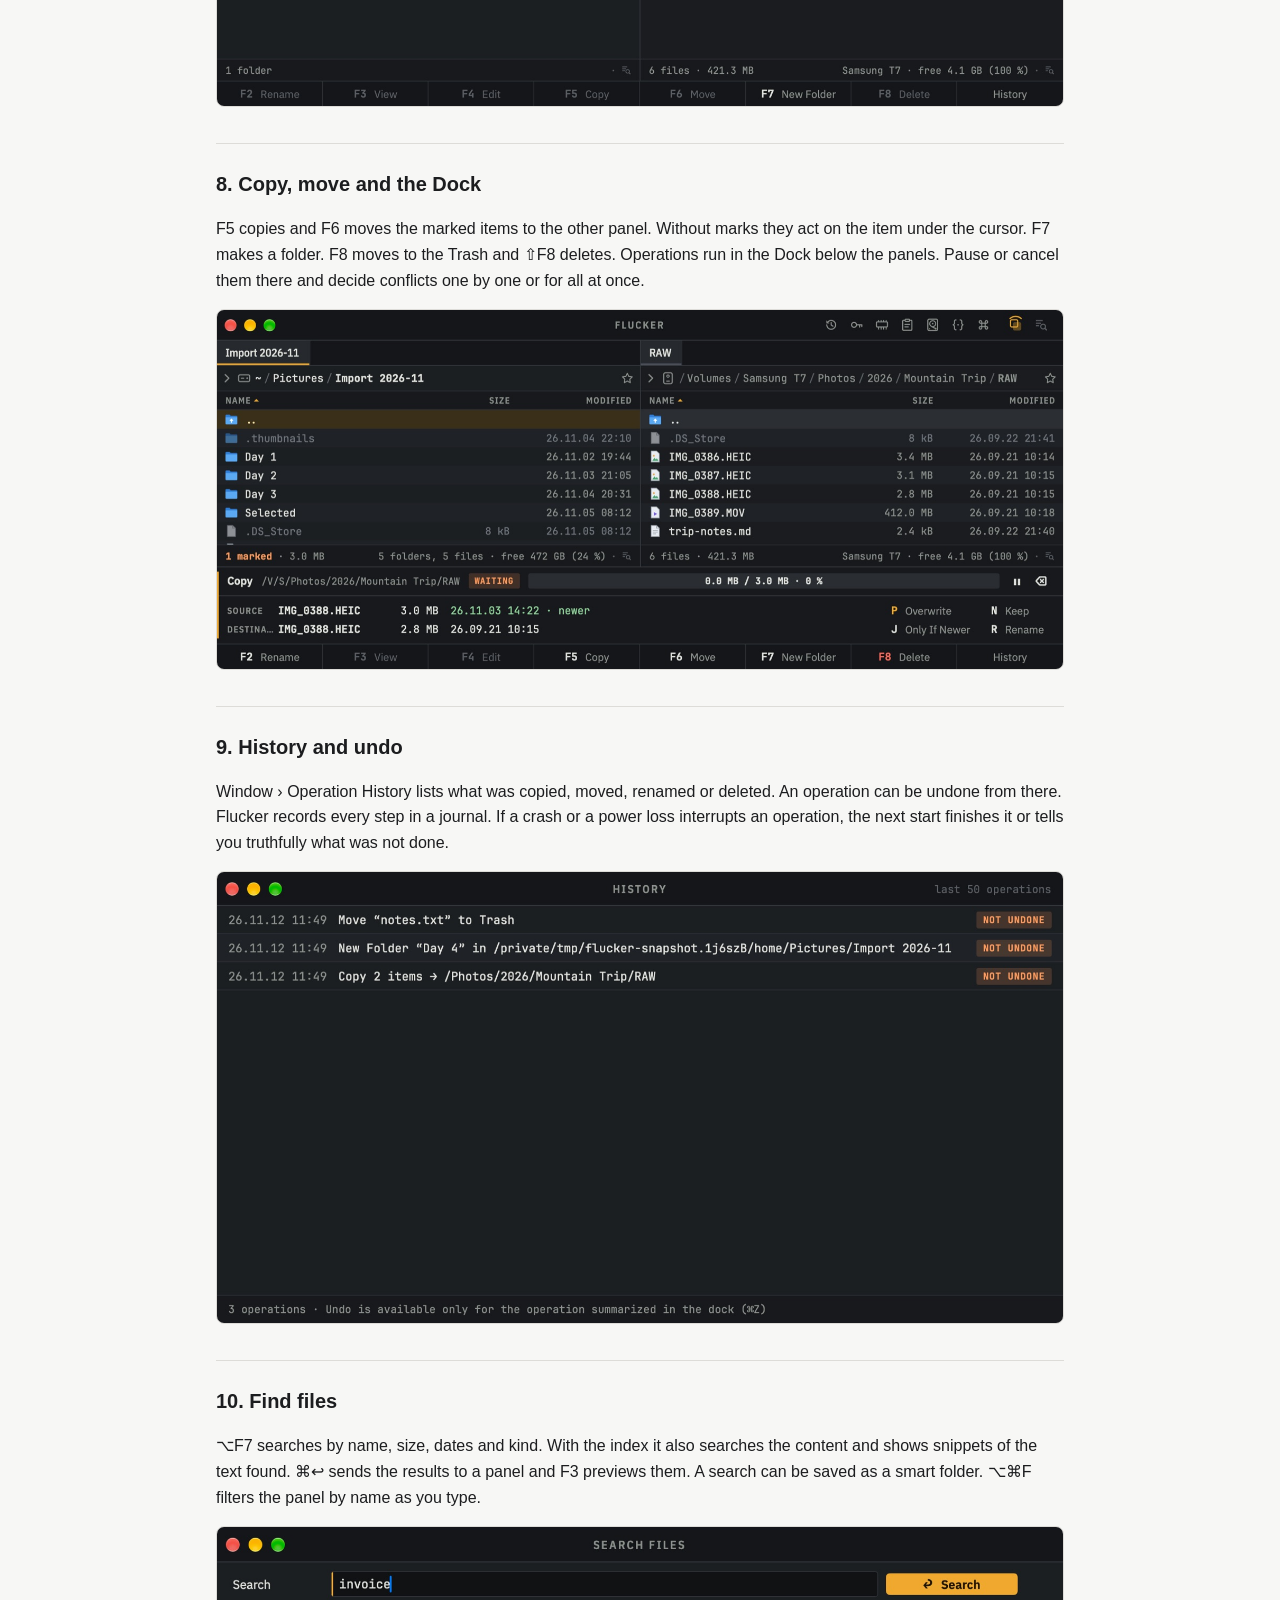
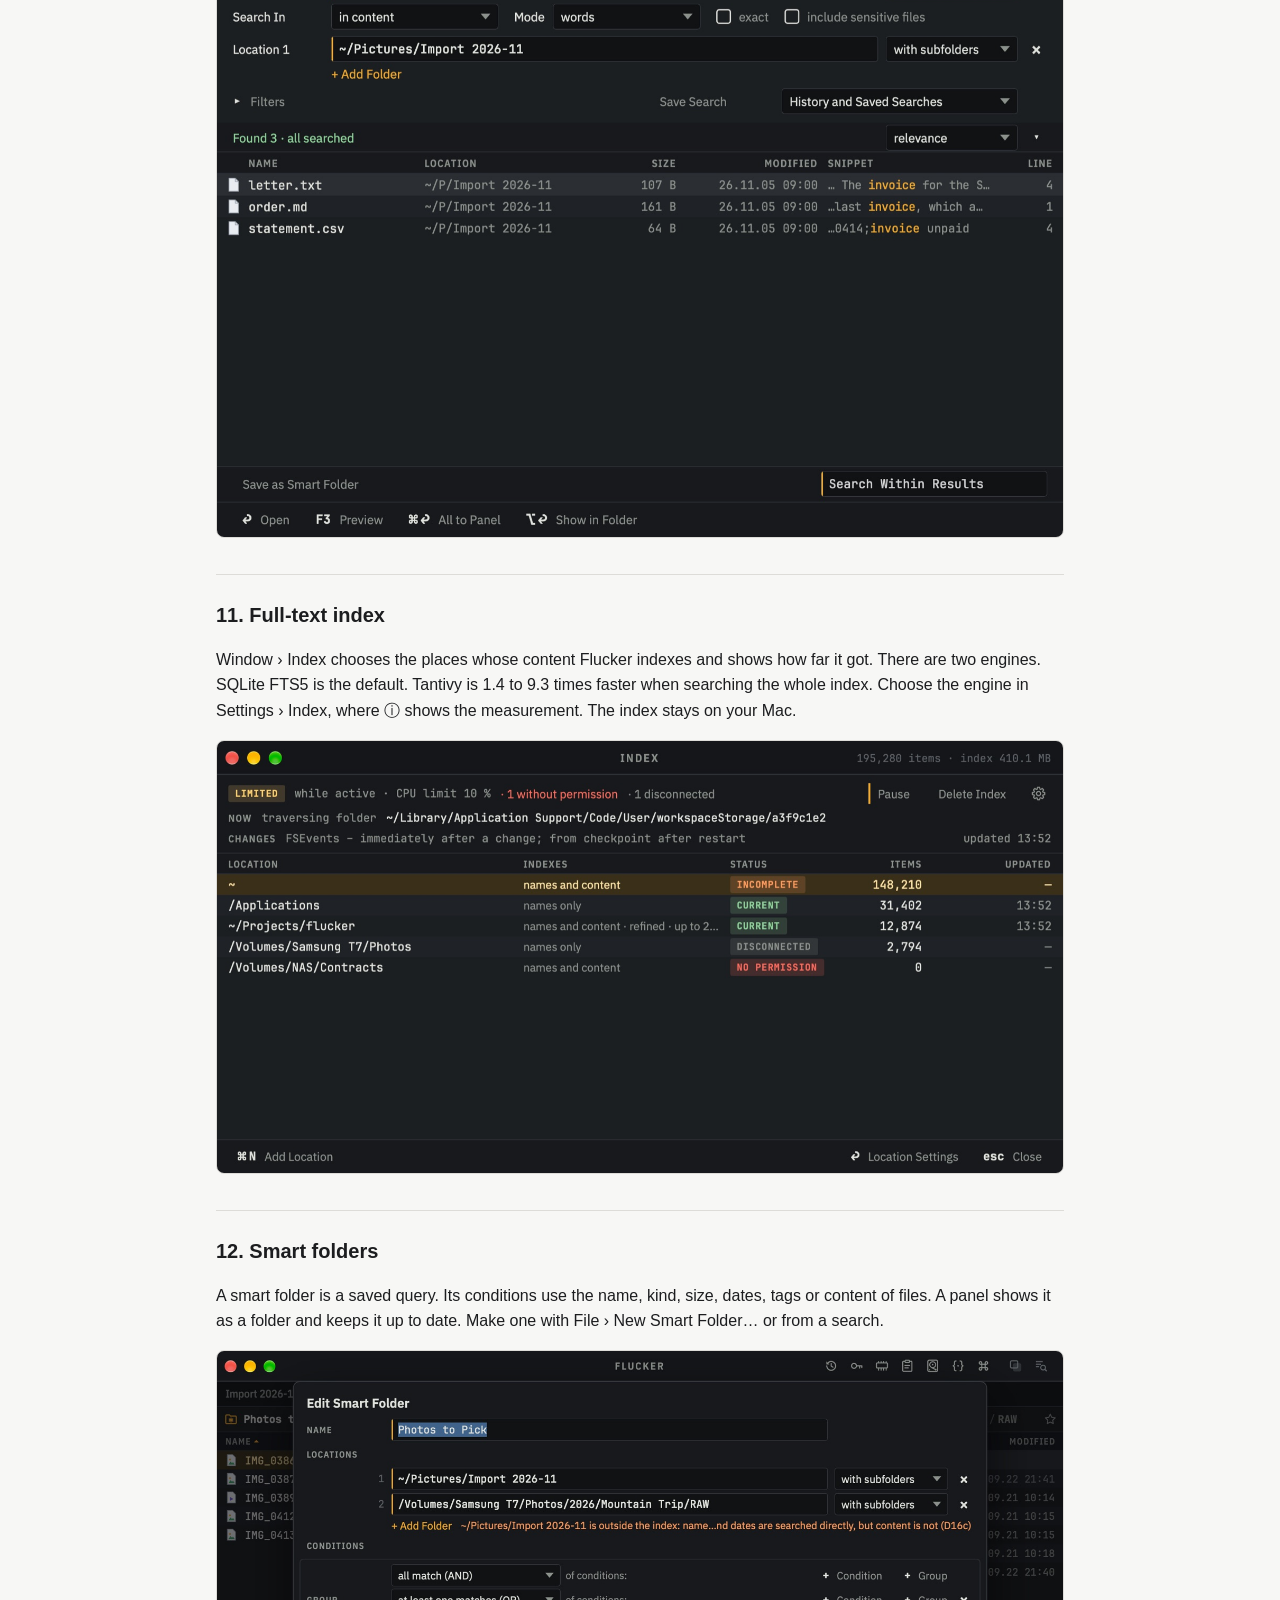
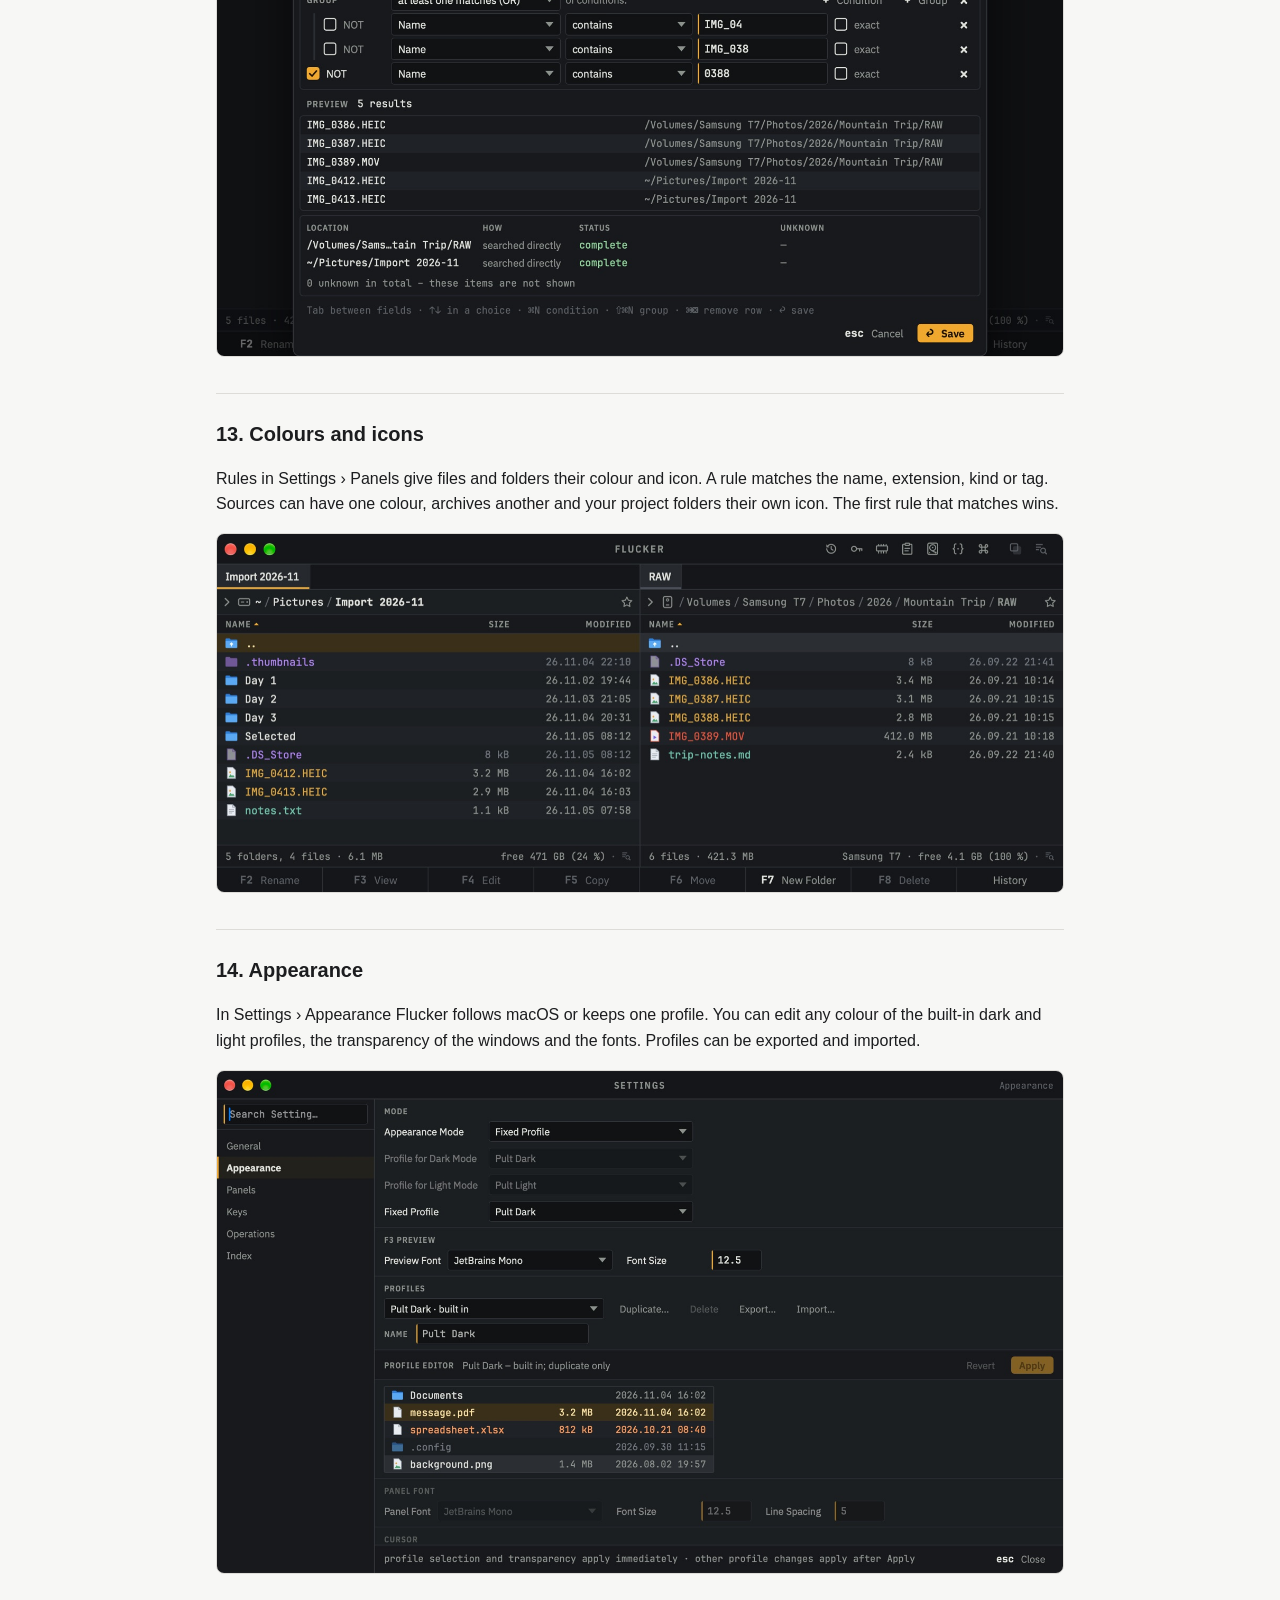
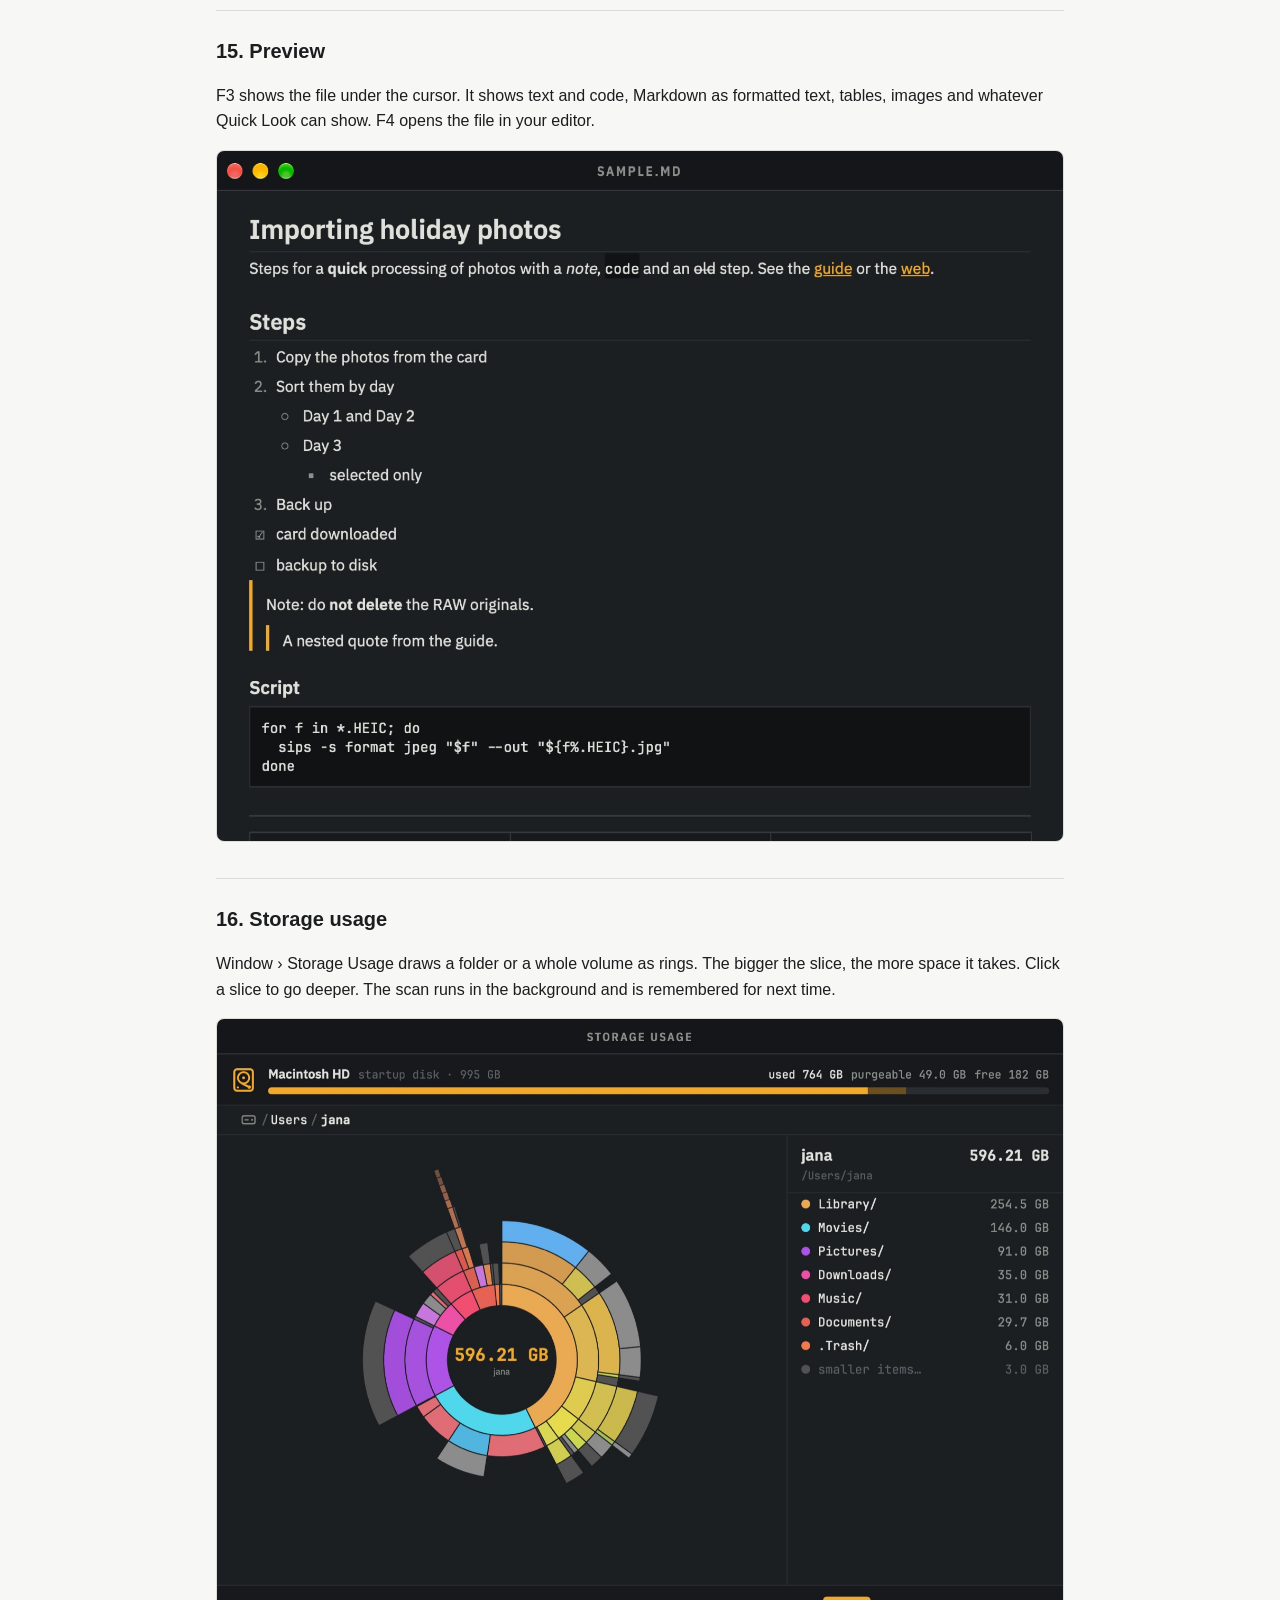
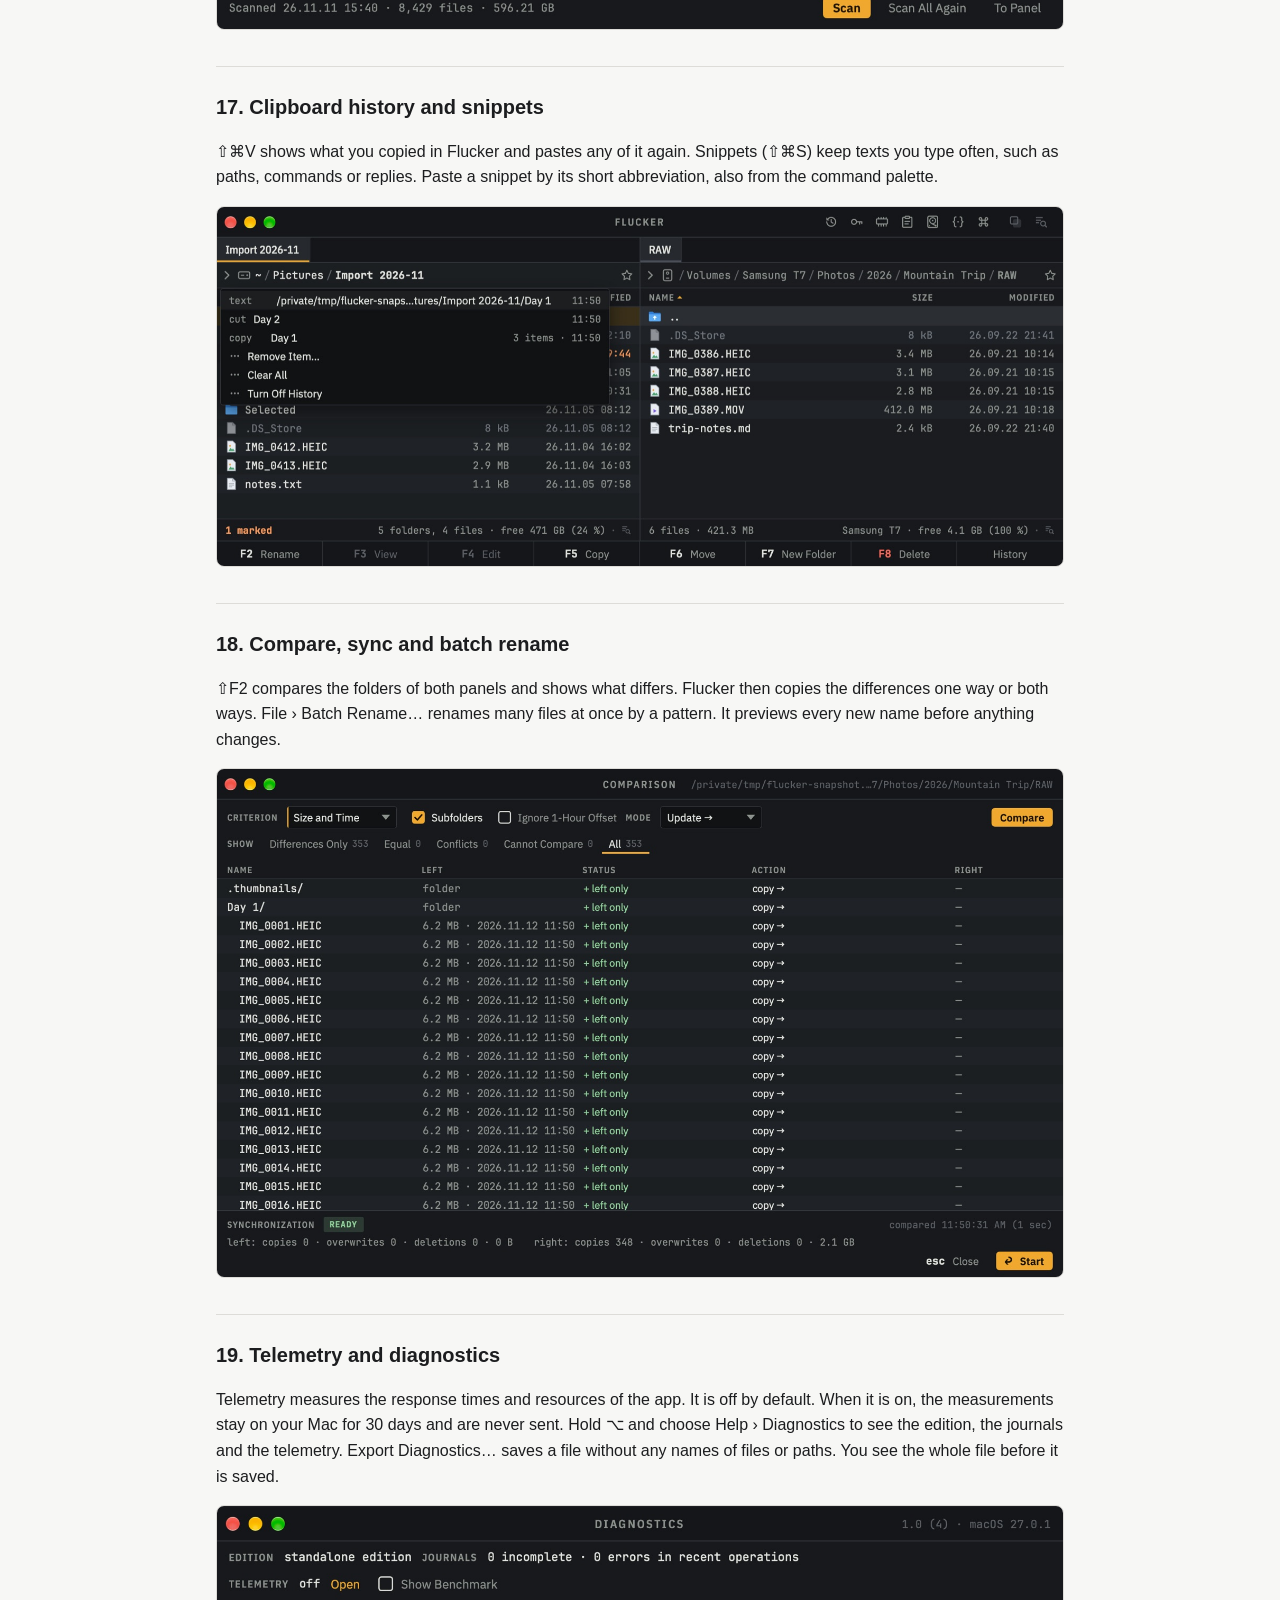
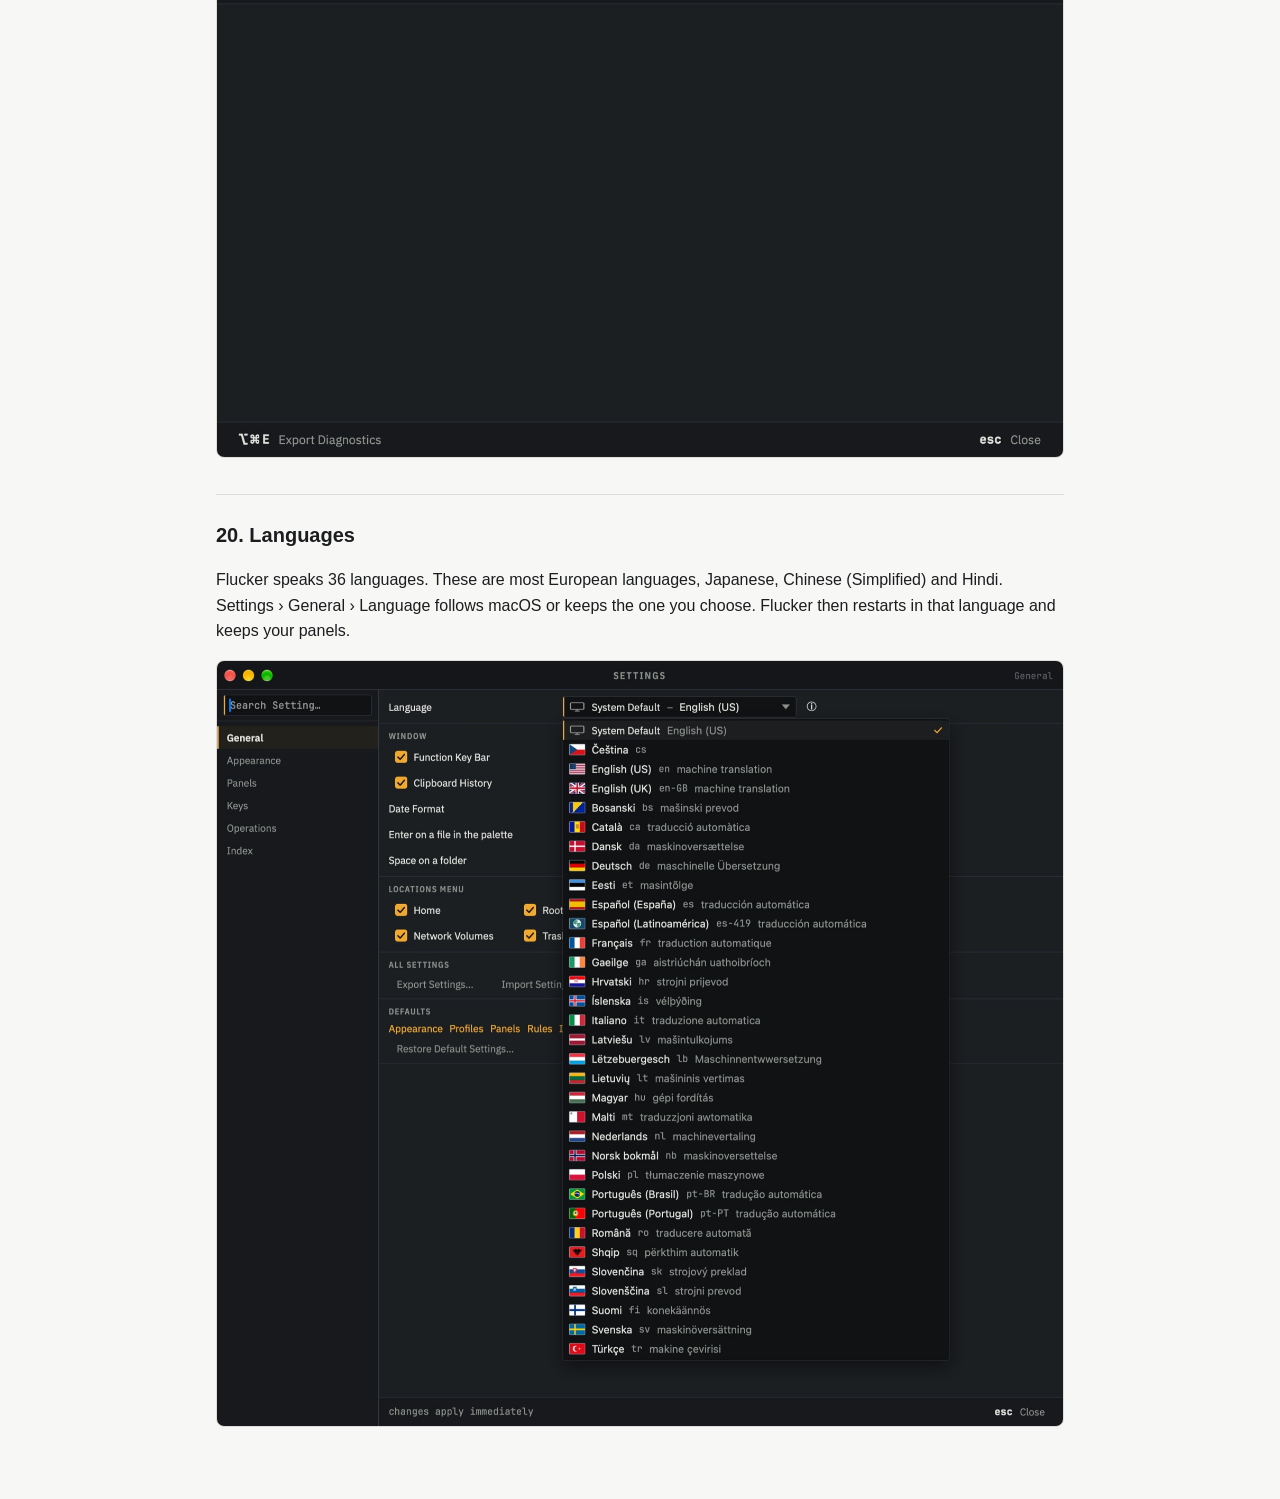
==== commit 6129ea4a: "Pages: full sentences without dashes and semicolons" ====
--- a/help.html
+++ b/help.html
@@ -36,114 +36,120 @@
   </ol>
 
   <h2 id="panels">1. Two panels, one keyboard</h2>
-  <p>Two panels side by side; ⇥ Tab switches between them. The function bar at the bottom shows what F2–F8 do – and what
-    they do with ⌥, ⇧ or ⌘ while you hold it. ↩ opens, ⌫ goes up, Space marks, ⌘E shows the same folder in the other panel,
-    ⇧⌘G goes to any folder by typing its path. Start typing a name to jump to it.</p>
+  <p>Flucker shows two panels side by side. ⇥ Tab switches between them. The function bar at the bottom shows what the keys F2
+    to F8 do. Hold ⌥, ⇧ or ⌘ and it shows what they do with that key. ↩ opens, ⌫ goes up and Space marks. ⌘E shows the same
+    folder in the other panel. ⇧⌘G goes to any folder by its path. Start typing a name to jump to it.</p>
   <img src="img/panels.jpg?v=2" alt="The main window with two panels and the function bar" loading="lazy">
 
   <h2 id="welcome">2. Welcome to Flucker</h2>
-  <p>Shown at the first start and always in Window › Welcome to Flucker…: the full-text engine (ⓘ compares both with
-    measurements), appearance, what the places menu shows, your first three favourites, disk access, local telemetry and the
-    main keys.</p>
+  <p>This window opens at the first start. You find it later in Window › Welcome to Flucker…. It sets the full-text engine,
+    the appearance, what the places menu shows, your first three favourites, disk access and local telemetry. It also lists
+    the main keys. The ⓘ button compares both full-text engines with real measurements.</p>
   <img src="img/welcome.jpg?v=2" alt="The Welcome to Flucker window" loading="lazy">
 
   <h2 id="palette">3. Command palette</h2>
-  <p>⇧⌘P finds any command by a few letters of its name, shows its key and runs it. It also finds files of the index and
-    your snippets, so it is the fastest way to anything you do not have a key for.</p>
+  <p>⇧⌘P finds any command by a few letters of its name. It shows the key of the command and runs it. The palette also finds
+    files of the index and your snippets. It is the fastest way to anything that has no key.</p>
   <img src="img/palette.jpg?v=2" alt="The command palette filtered by a word" loading="lazy">
 
   <h2 id="keys">4. Keyboard shortcuts overview</h2>
-  <p>⌘' lists every command with its keys, grouped as in the menus, and searches them. Commands without a key are listed
-    too, so you know they exist. The same overview is in Settings › Keys.</p>
+  <p>⌘' lists every command with its keys. The commands are grouped as in the menus and you can search them. Commands without
+    a key are listed too, so you know they exist. The same overview is in Settings › Keys.</p>
   <img src="img/keys.jpg?v=2" alt="The keyboard shortcuts overview" loading="lazy">
 
   <h2 id="tabs">5. Tabs and workspaces</h2>
-  <p>Each panel has its own tabs (⌘T); a tab can be locked so it never leaves its folder. A workspace remembers the tabs of
-    both panels under a name – switch your whole setup for a project in one step.</p>
+  <p>Each panel has its own tabs. ⌘T opens a new one. A locked tab never leaves its folder. A workspace remembers the tabs of
+    both panels under a name. Switch to it and your whole setup for a project is back in one step.</p>
   <img src="img/tabs.jpg?v=2" alt="Panel tabs" loading="lazy">
 
   <h2 id="places">6. Places and favourites</h2>
-  <p>⌥F1 and ⌥F2 (or the icon at the start of a panel's path) open the places of the left or right panel: home, volumes,
-    network, Trash, favourites and workspaces, each with its letter. ⇧⌘D adds the current folder to favourites. In the App
-    Store edition Flucker opens only folders you have granted; Window › Granted Access lists them.</p>
+  <p>⌥F1 opens the places of the left panel and ⌥F2 those of the right one. The icon at the start of a panel's path does the
+    same. The places are your home, volumes, network, Trash, favourites and workspaces, each with its own letter. ⇧⌘D adds
+    the current folder to favourites. The App Store edition opens only the folders you have granted. Window › Granted Access
+    lists them.</p>
   <img src="img/places.jpg?v=2" alt="The places menu of a panel" loading="lazy">
 
   <h2 id="inside">7. Archives and documents as folders</h2>
-  <p>↩ steps into archives (ZIP, TAR, RAR, CAB, ISO and more) as if they were folders; copy files out of them with F5 as usual.
-    Many other files open the same way with ⌥↩, while ↩ still opens them in their app: Office and OpenDocument documents,
-    EPUB, Pages/Numbers/Keynote, app packages (JAR, APK, IPA, DEB, RPM…), SQLite databases, JSON and property lists, PDF,
-    mailboxes, Photoshop layers, Matroska video, network captures and disk images. The context menu's Enter Inside shows
-    which key does it for the file under the cursor. ⌥F5 packs, ⌥F9 unpacks.</p>
+  <p>↩ steps into archives such as ZIP, TAR, RAR, CAB and ISO as if they were folders. Copy files out of them with F5 as
+    usual. Many other files open the same way with ⌥↩, while ↩ still opens them in their app. These are Office and
+    OpenDocument documents, EPUB, Pages, Numbers and Keynote, app packages such as JAR, APK, IPA, DEB and RPM, SQLite
+    databases, JSON and property lists, PDF, mailboxes, Photoshop layers, Matroska video, network captures and disk images.
+    The context menu item Enter Inside shows which key does it for the file under the cursor. ⌥F5 packs and ⌥F9
+    unpacks.</p>
   <img src="img/inside.jpg?v=2" alt="A panel inside a ZIP archive" loading="lazy">
 
   <h2 id="operations">8. Copy, move and the Dock</h2>
-  <p>F5 copies and F6 moves the marked items (or the one under the cursor) to the other panel; F7 makes a folder, F8 moves
-    to the Trash, ⇧F8 deletes. Operations run in the Dock below the panels: pause, cancel, and decide conflicts there –
-    one by one or for all at once.</p>
+  <p>F5 copies and F6 moves the marked items to the other panel. Without marks they act on the item under the cursor. F7 makes
+    a folder. F8 moves to the Trash and ⇧F8 deletes. Operations run in the Dock below the panels. Pause or cancel them there
+    and decide conflicts one by one or for all at once.</p>
   <img src="img/dock.jpg?v=2" alt="The Dock with a copy and a conflict" loading="lazy">
 
   <h2 id="history">9. History and undo</h2>
-  <p>Window › Operation History lists what was copied, moved, renamed or deleted; an operation can be undone from there.
-    Flucker records every step in a journal, so an operation interrupted by a crash or power loss is finished or reported
-    truthfully at the next start.</p>
+  <p>Window › Operation History lists what was copied, moved, renamed or deleted. An operation can be undone from there.
+    Flucker records every step in a journal. If a crash or a power loss interrupts an operation, the next start finishes it
+    or tells you truthfully what was not done.</p>
   <img src="img/history.jpg?v=2" alt="The operation history" loading="lazy">
 
   <h2 id="search">10. Find files</h2>
-  <p>⌥F7 searches by name, size, dates, kind and – with the index – by content, with snippets of the text found. Results go
-    to a panel (⌘↩), can be previewed with F3, and a search can be saved as a smart folder. ⌥⌘F filters the panel by name
-    as you type.</p>
+  <p>⌥F7 searches by name, size, dates and kind. With the index it also searches the content and shows snippets of the text
+    found. ⌘↩ sends the results to a panel and F3 previews them. A search can be saved as a smart folder. ⌥⌘F filters the
+    panel by name as you type.</p>
   <img src="img/search.jpg?v=2" alt="Find files with results and text snippets" loading="lazy">
 
   <h2 id="index">11. Full-text index</h2>
-  <p>Window › Index chooses the places whose content Flucker indexes and shows how far it got. Two engines: SQLite FTS5
-    (default) and Tantivy, 1.4–9.3× faster when searching the whole index – Settings › Index, ⓘ shows the measurement. The
-    index stays on your Mac.</p>
+  <p>Window › Index chooses the places whose content Flucker indexes and shows how far it got. There are two engines. SQLite
+    FTS5 is the default. Tantivy is 1.4 to 9.3 times faster when searching the whole index. Choose the engine in Settings ›
+    Index, where ⓘ shows the measurement. The index stays on your Mac.</p>
   <img src="img/index.jpg?v=2" alt="The Index window" loading="lazy">
 
   <h2 id="smart">12. Smart folders</h2>
-  <p>A smart folder is a saved query – conditions on name, kind, size, dates, tags or content – shown as a folder in a
-    panel and kept up to date. Make one with File › New Smart Folder… or from a search.</p>
+  <p>A smart folder is a saved query. Its conditions use the name, kind, size, dates, tags or content of files. A panel shows
+    it as a folder and keeps it up to date. Make one with File › New Smart Folder… or from a search.</p>
   <img src="img/smart.jpg?v=2" alt="The smart folder editor" loading="lazy">
 
   <h2 id="rules">13. Colours and icons</h2>
-  <p>Rules in Settings › Panels give files and folders their colour and icon by name, extension, kind or tag – sources in
-    one colour, archives in another, your project folders with their own icon. The first rule that matches wins.</p>
+  <p>Rules in Settings › Panels give files and folders their colour and icon. A rule matches the name, extension, kind or tag.
+    Sources can have one colour, archives another and your project folders their own icon. The first rule that matches
+    wins.</p>
   <img src="img/rules.jpg?v=2" alt="Panels coloured by rules" loading="lazy">
 
   <h2 id="appearance">14. Appearance</h2>
-  <p>Settings › Appearance: follow macOS or keep one profile; edit any colour of the built-in dark and light profiles,
-    the transparency of the windows and the fonts; export and import profiles.</p>
+  <p>In Settings › Appearance Flucker follows macOS or keeps one profile. You can edit any colour of the built-in dark and
+    light profiles, the transparency of the windows and the fonts. Profiles can be exported and imported.</p>
   <img src="img/appearance.jpg?v=2" alt="Settings › Appearance with the profile editor" loading="lazy">
 
   <h2 id="preview">15. Preview</h2>
-  <p>F3 shows the file under the cursor: text and code, Markdown as formatted text, tables, images and whatever Quick Look
-    can show. F4 opens the file in your editor.</p>
+  <p>F3 shows the file under the cursor. It shows text and code, Markdown as formatted text, tables, images and whatever Quick
+    Look can show. F4 opens the file in your editor.</p>
   <img src="img/preview.jpg?v=2" alt="The preview of a Markdown file" loading="lazy">
 
   <h2 id="storage">16. Storage usage</h2>
-  <p>Window › Storage Usage draws a folder or a whole volume as rings – the bigger the slice, the more space it takes.
-    Click to go deeper; the scan runs in the background and is remembered for next time.</p>
+  <p>Window › Storage Usage draws a folder or a whole volume as rings. The bigger the slice, the more space it takes. Click a
+    slice to go deeper. The scan runs in the background and is remembered for next time.</p>
   <img src="img/storage.jpg?v=2" alt="Storage usage rings" loading="lazy">
 
   <h2 id="clipboard">17. Clipboard history and snippets</h2>
-  <p>⇧⌘V shows what you copied in Flucker and pastes any of it again. Snippets (⇧⌘S) keep texts you type often – paths,
-    commands, replies – and paste them by a short abbreviation, also from the command palette.</p>
+  <p>⇧⌘V shows what you copied in Flucker and pastes any of it again. Snippets (⇧⌘S) keep texts you type often, such as paths,
+    commands or replies. Paste a snippet by its short abbreviation, also from the command palette.</p>
   <img src="img/clipboard.jpg?v=2" alt="The clipboard history" loading="lazy">
 
   <h2 id="compare">18. Compare, sync and batch rename</h2>
-  <p>⇧F2 compares the folders of both panels, shows what differs and copies it one way or both ways. File › Batch Rename…
-    renames many files at once by a pattern, with a preview of every new name before anything changes.</p>
+  <p>⇧F2 compares the folders of both panels and shows what differs. Flucker then copies the differences one way or both
+    ways. File › Batch Rename… renames many files at once by a pattern. It previews every new name before anything
+    changes.</p>
   <img src="img/compare.jpg?v=2" alt="Comparing two folders" loading="lazy">
 
   <h2 id="diagnostics">19. Telemetry and diagnostics</h2>
-  <p>Telemetry measures the app's response times and resources – off by default, kept on your Mac for 30 days, never sent.
-    Help › Diagnostics (hold ⌥) shows the edition, journals and telemetry; Export Diagnostics… saves a file without any names
-    of files or paths, shown to you whole before it is saved.</p>
+  <p>Telemetry measures the response times and resources of the app. It is off by default. When it is on, the measurements
+    stay on your Mac for 30 days and are never sent. Hold ⌥ and choose Help › Diagnostics to see the edition, the journals
+    and the telemetry. Export Diagnostics… saves a file without any names of files or paths. You see the whole file before it
+    is saved.</p>
   <img src="img/diagnostics.jpg?v=2" alt="The Diagnostics window" loading="lazy">
 
   <h2 id="languages">20. Languages</h2>
-  <p>Flucker speaks 36 languages – most European languages, Japanese, Chinese (Simplified) and Hindi. Settings › General
-    › Language follows macOS or keeps the one you choose; Flucker restarts in it and keeps your panels.</p>
+  <p>Flucker speaks 36 languages. These are most European languages, Japanese, Chinese (Simplified) and Hindi. Settings ›
+    General › Language follows macOS or keeps the one you choose. Flucker then restarts in that language and keeps your
+    panels.</p>
   <img src="img/languages.jpg?v=2" alt="The language list in Settings" loading="lazy">
 </main>
 </body>
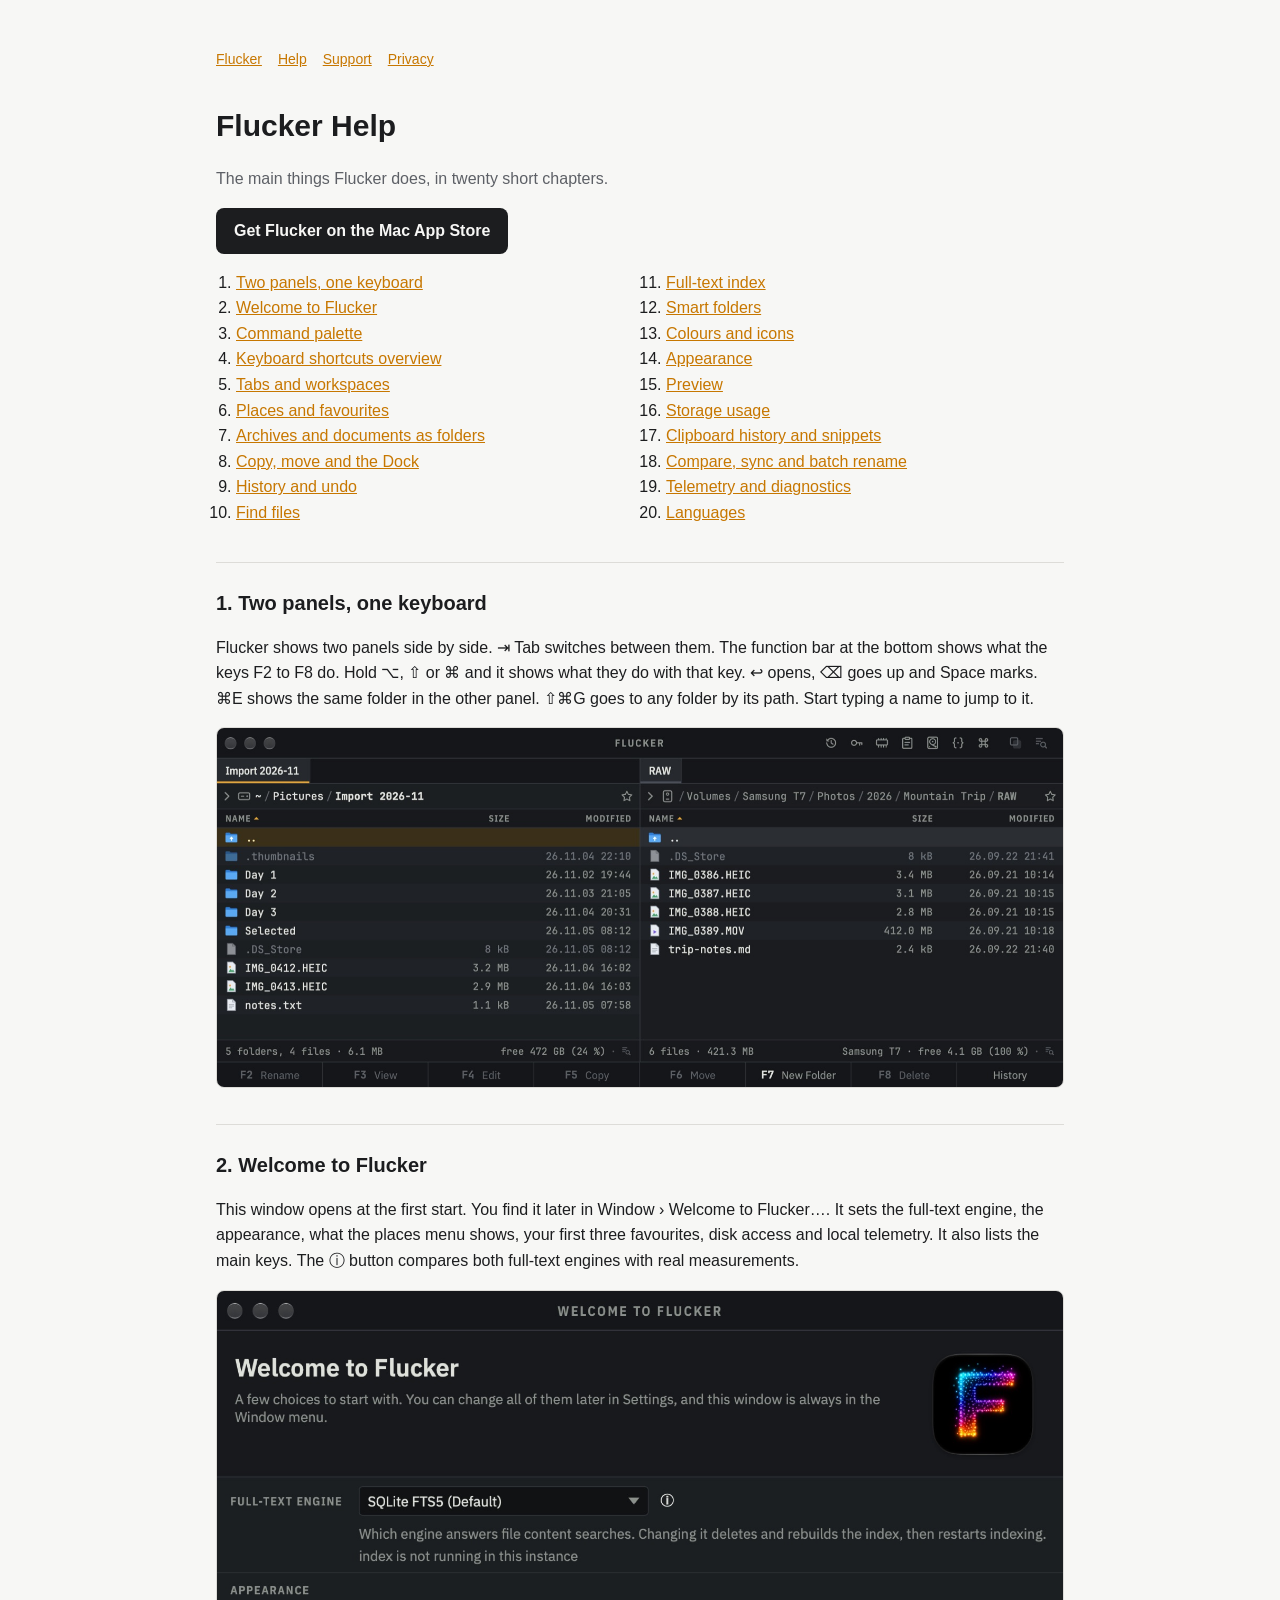
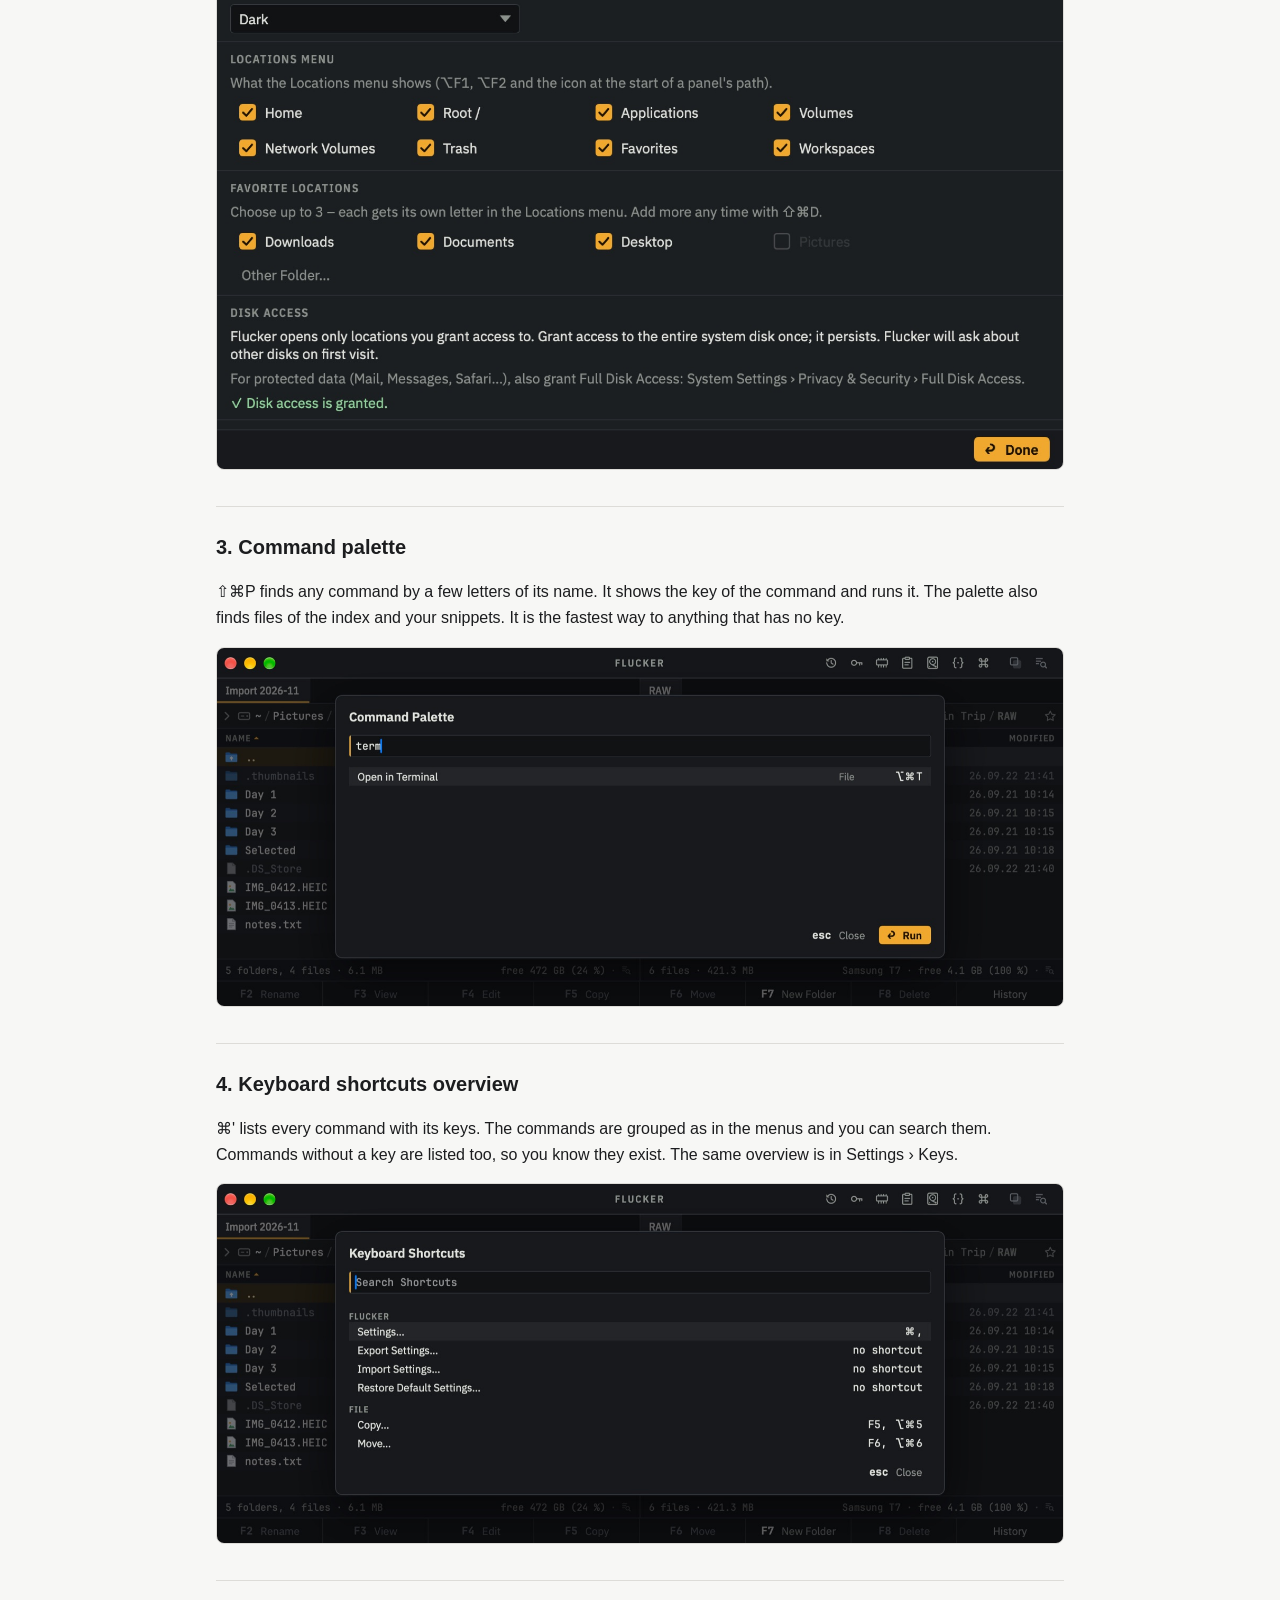
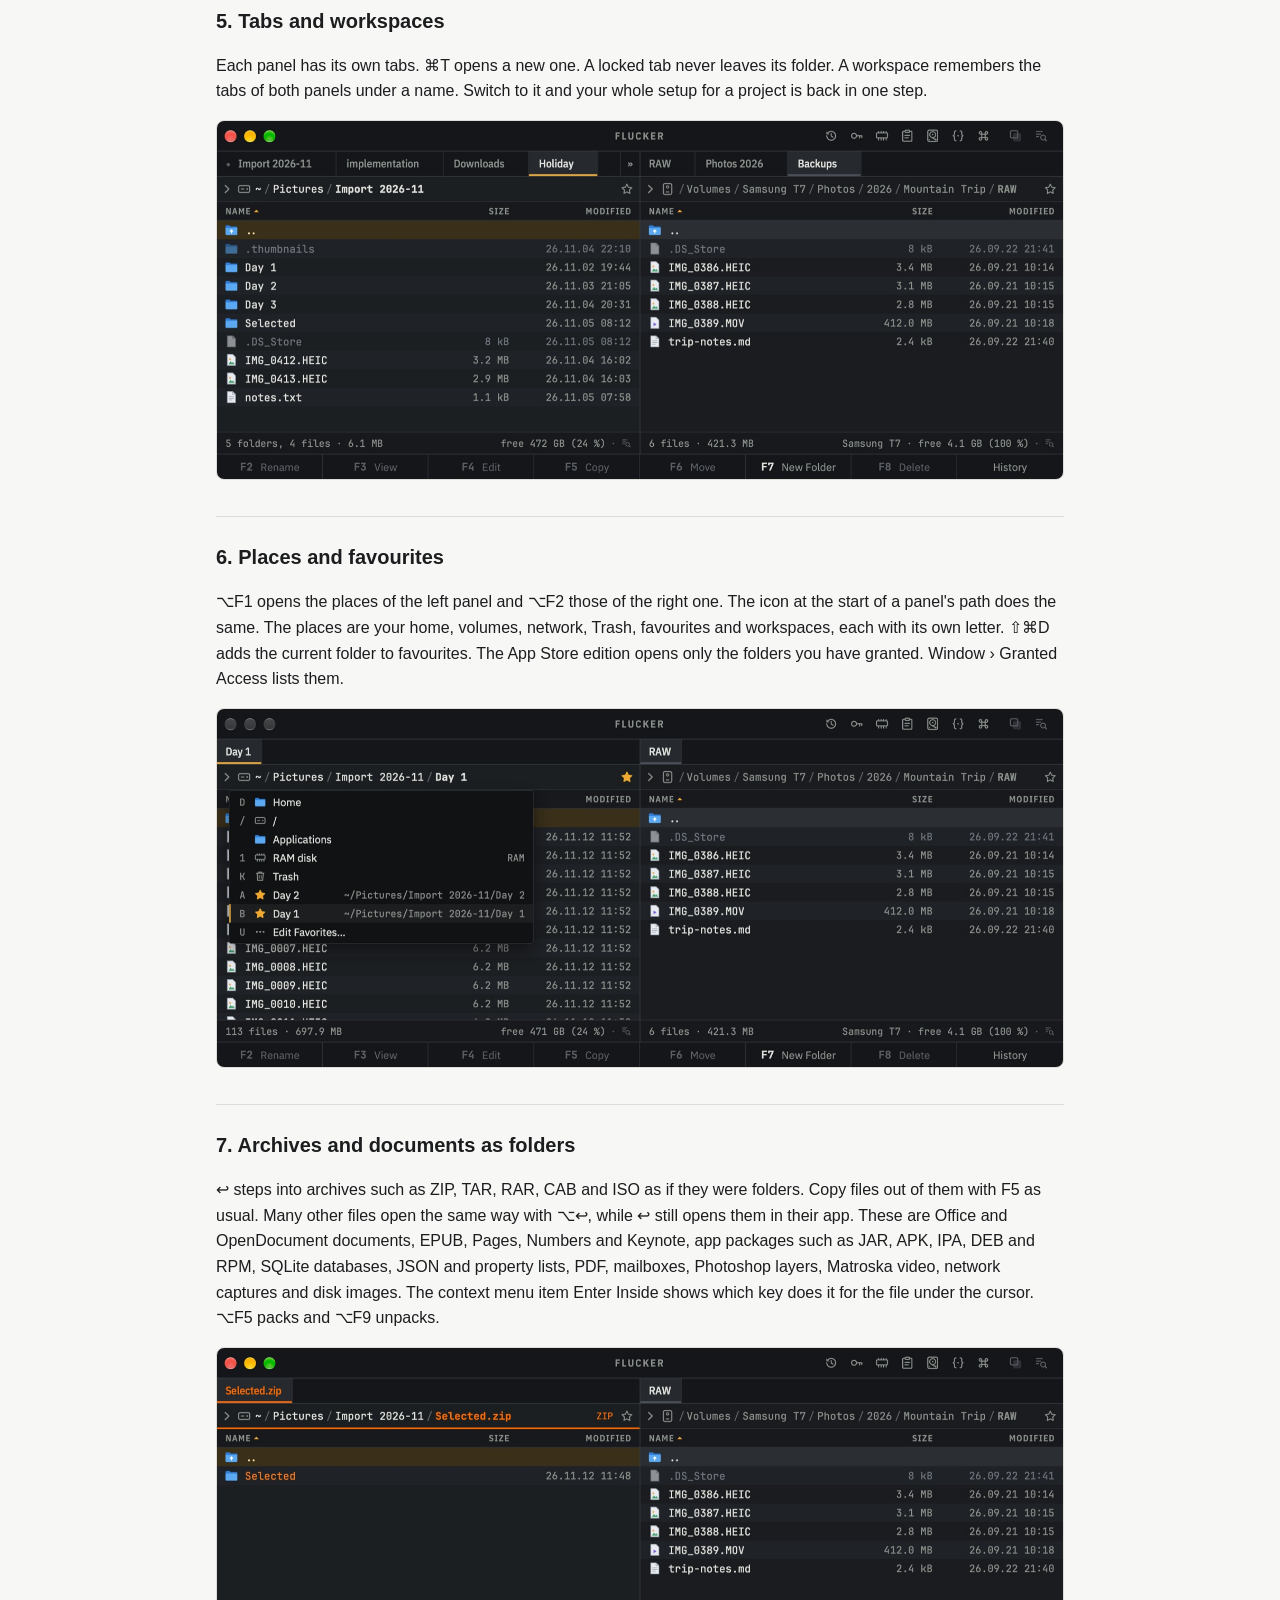
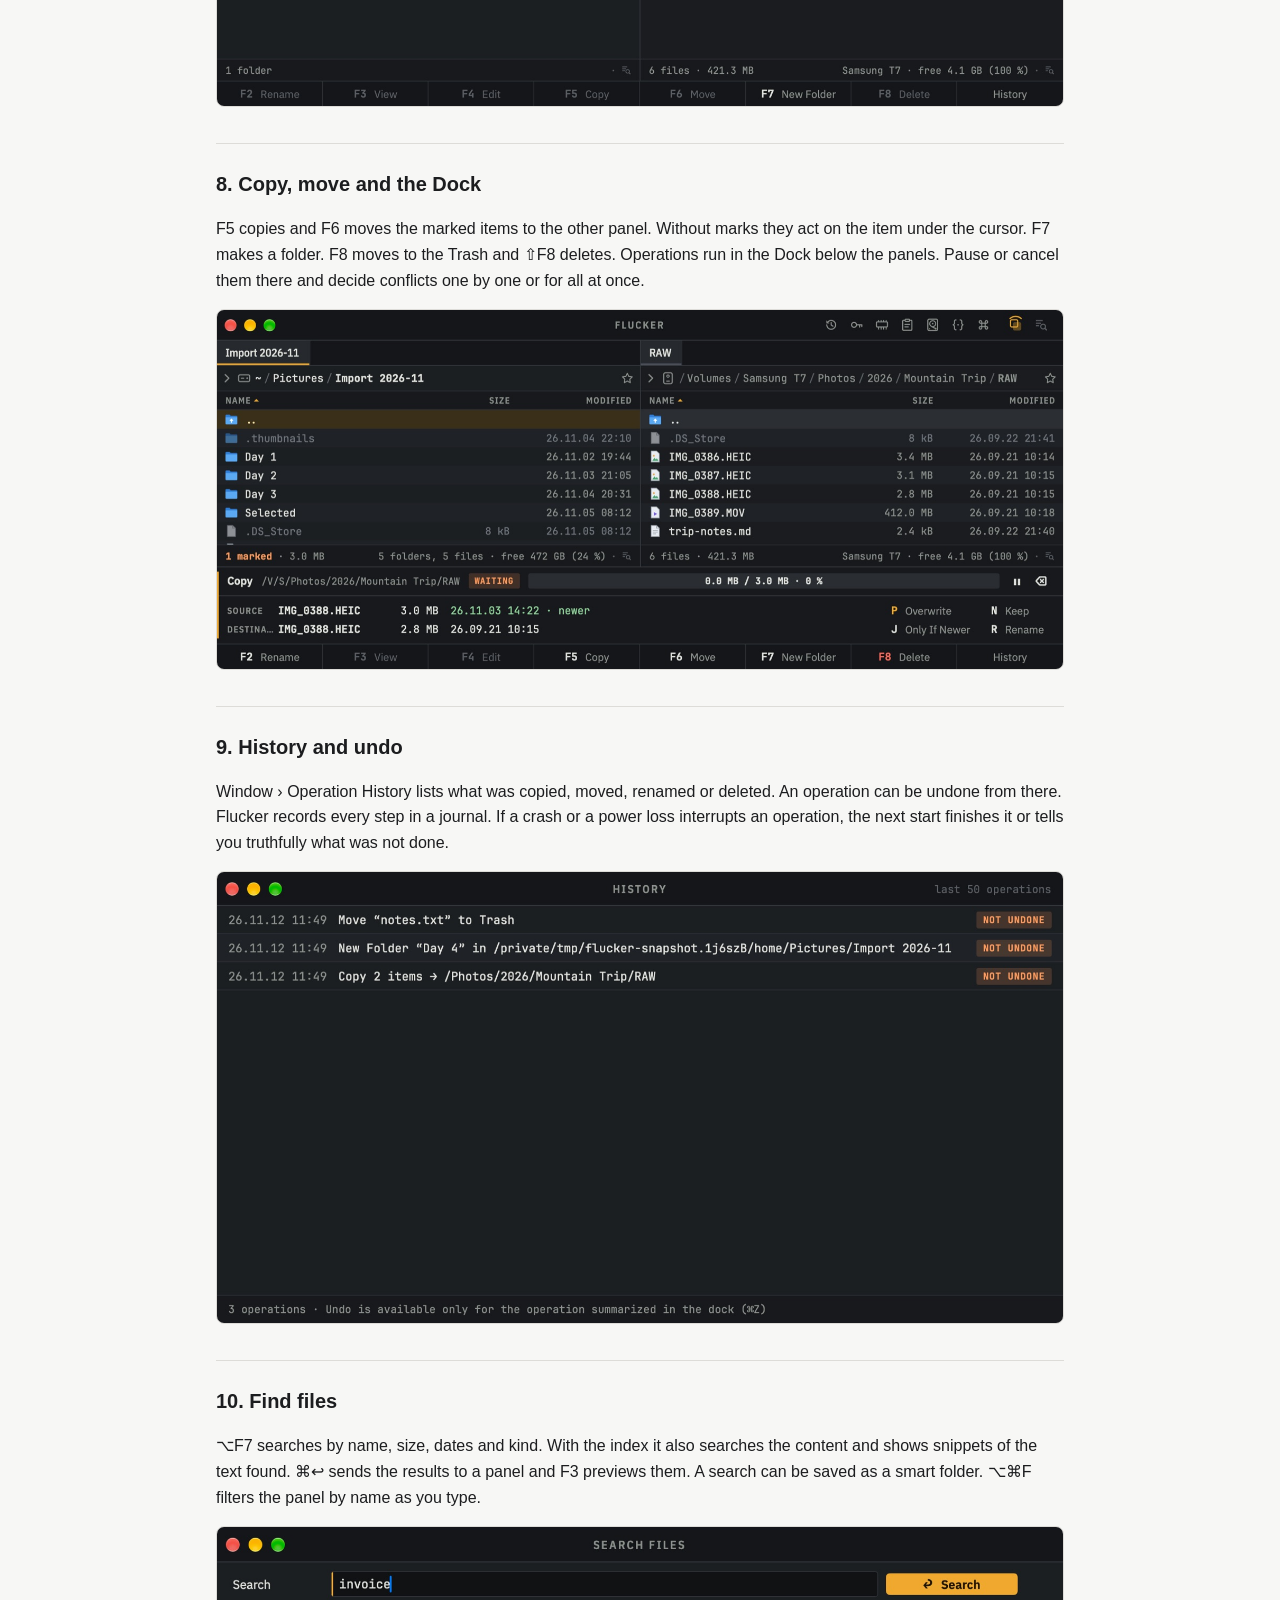
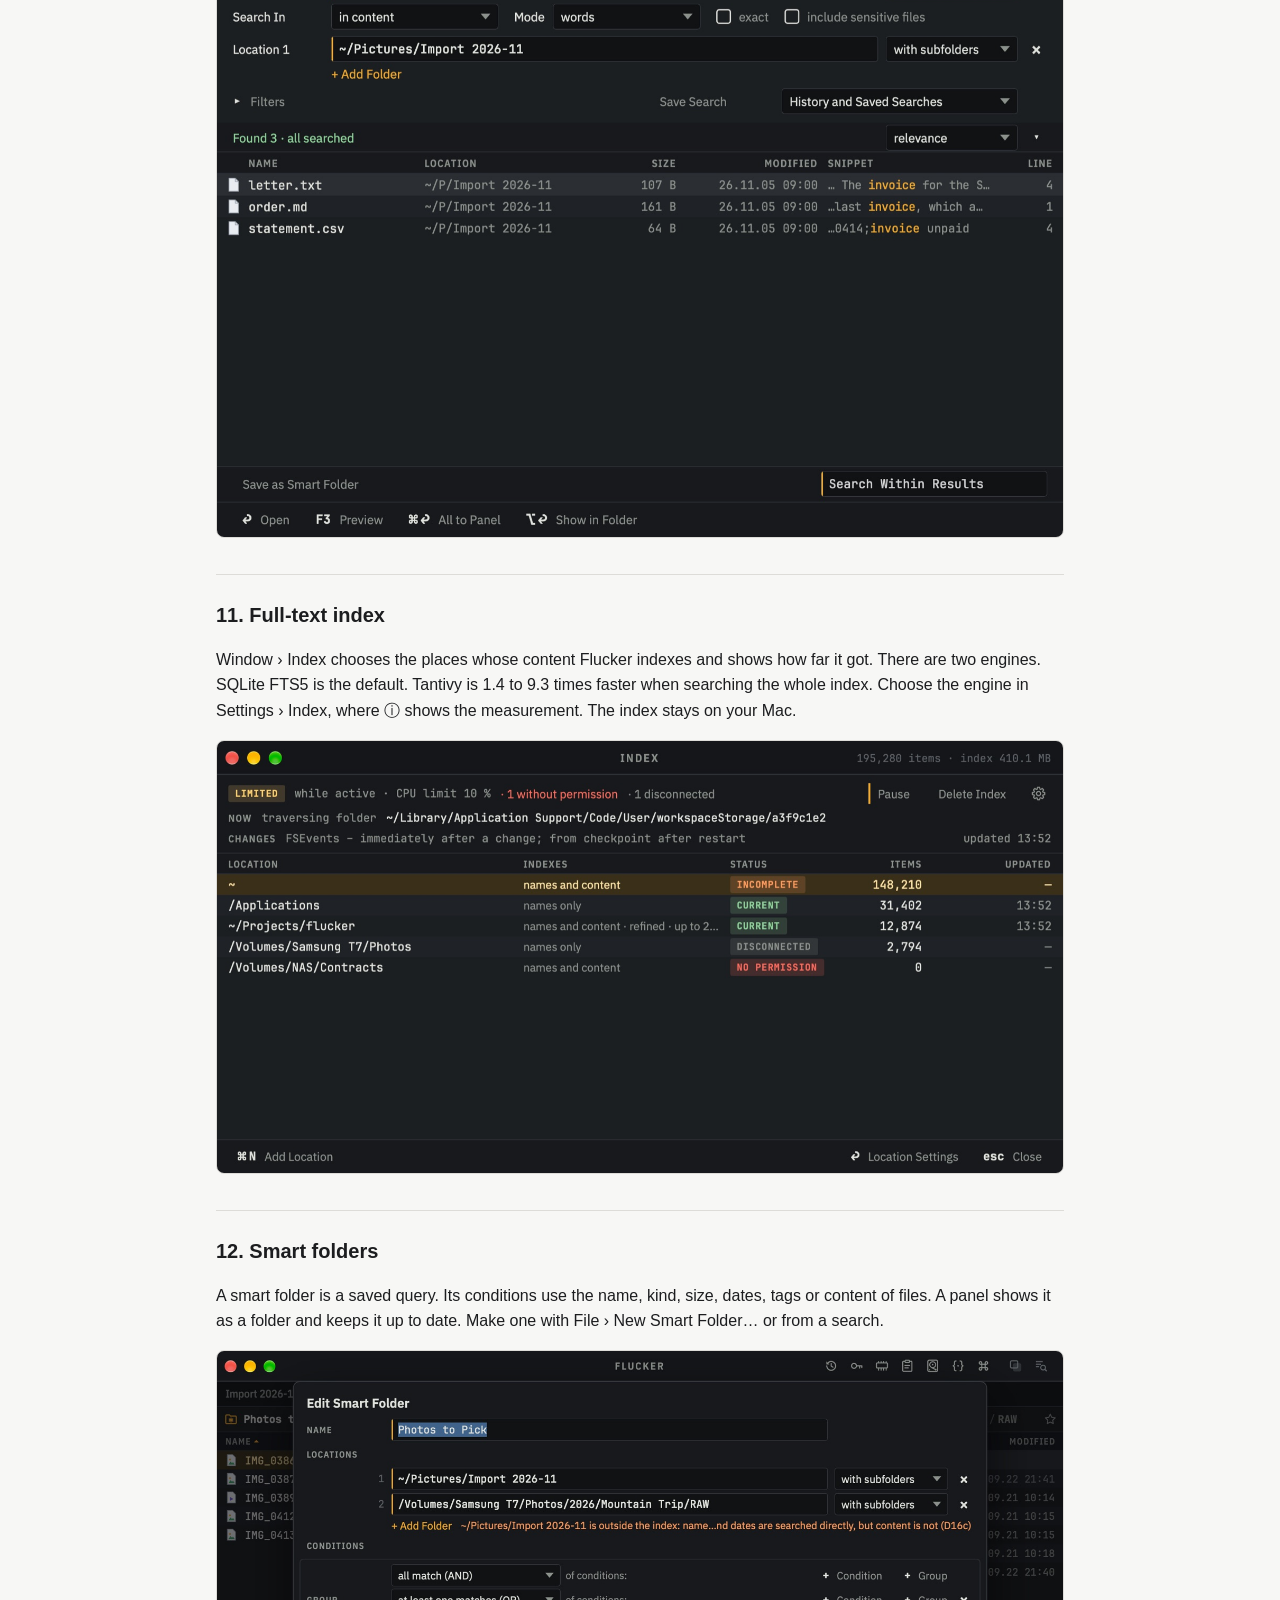
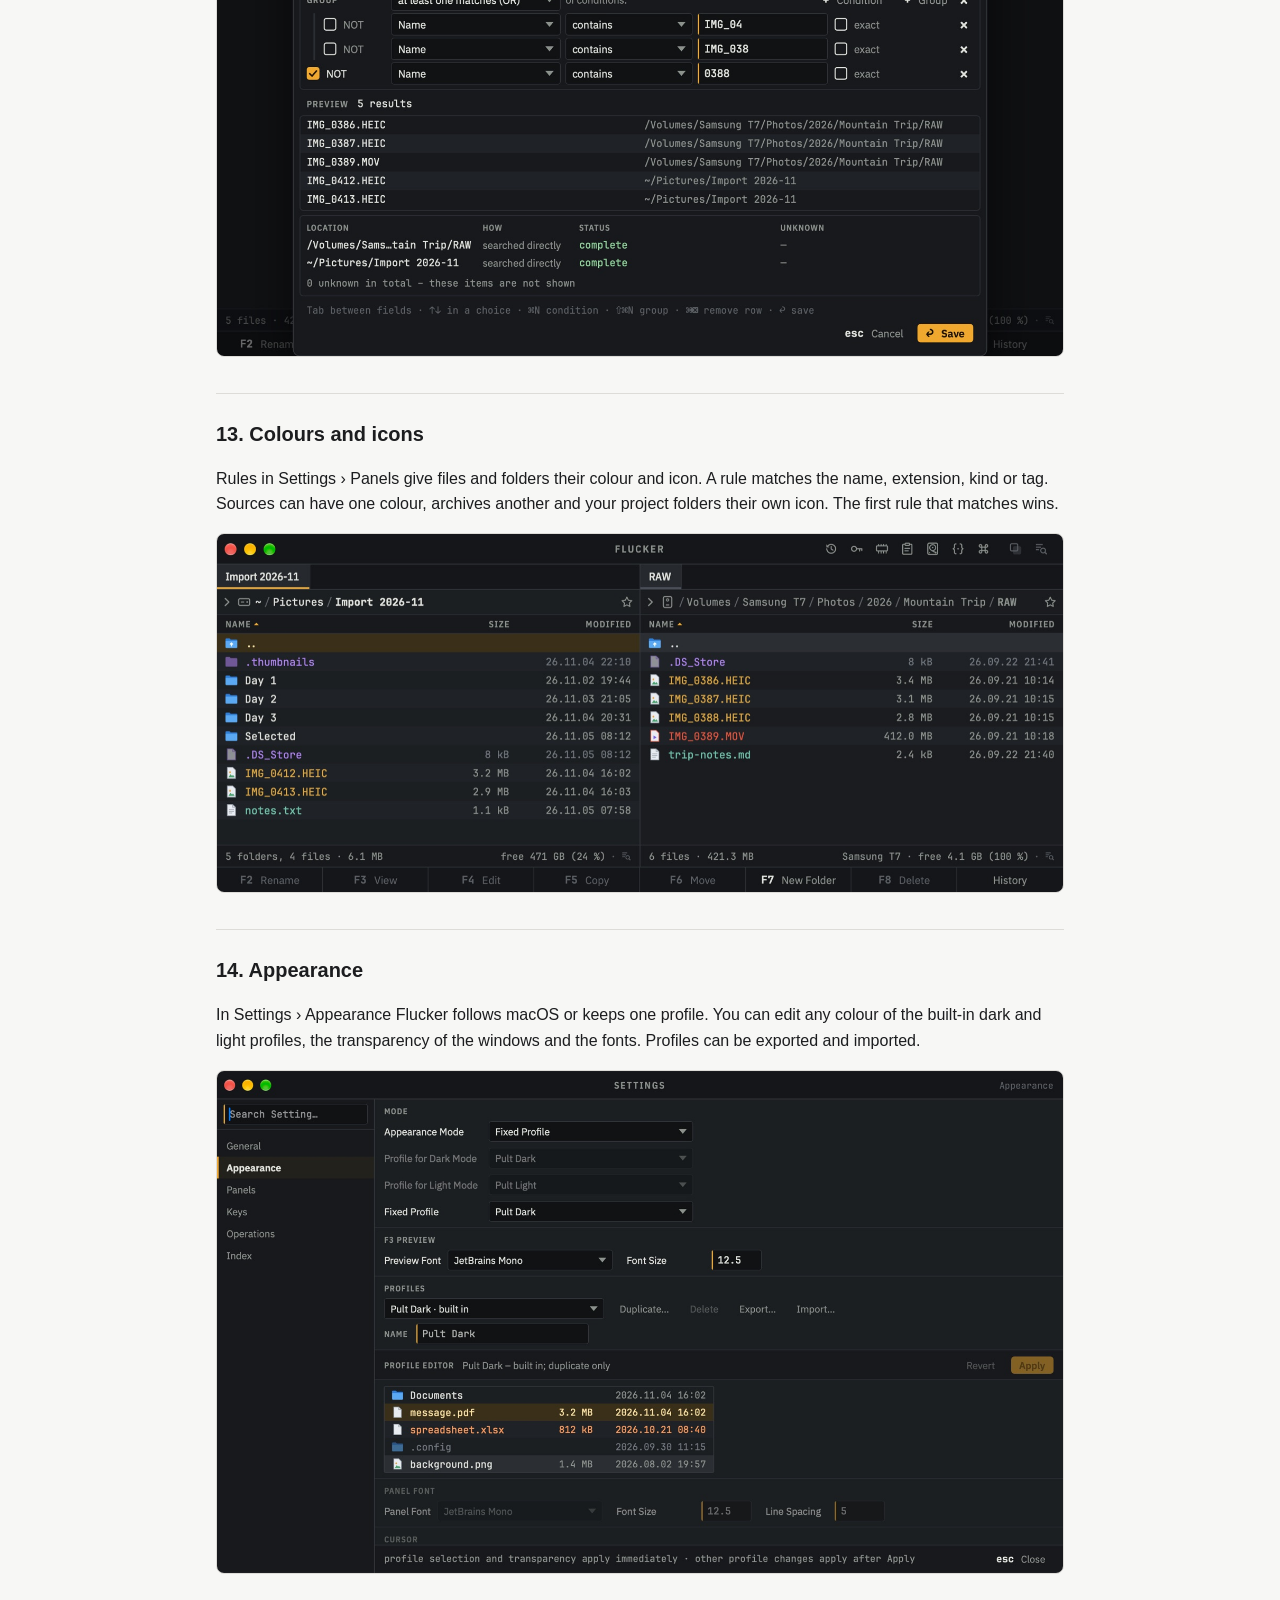
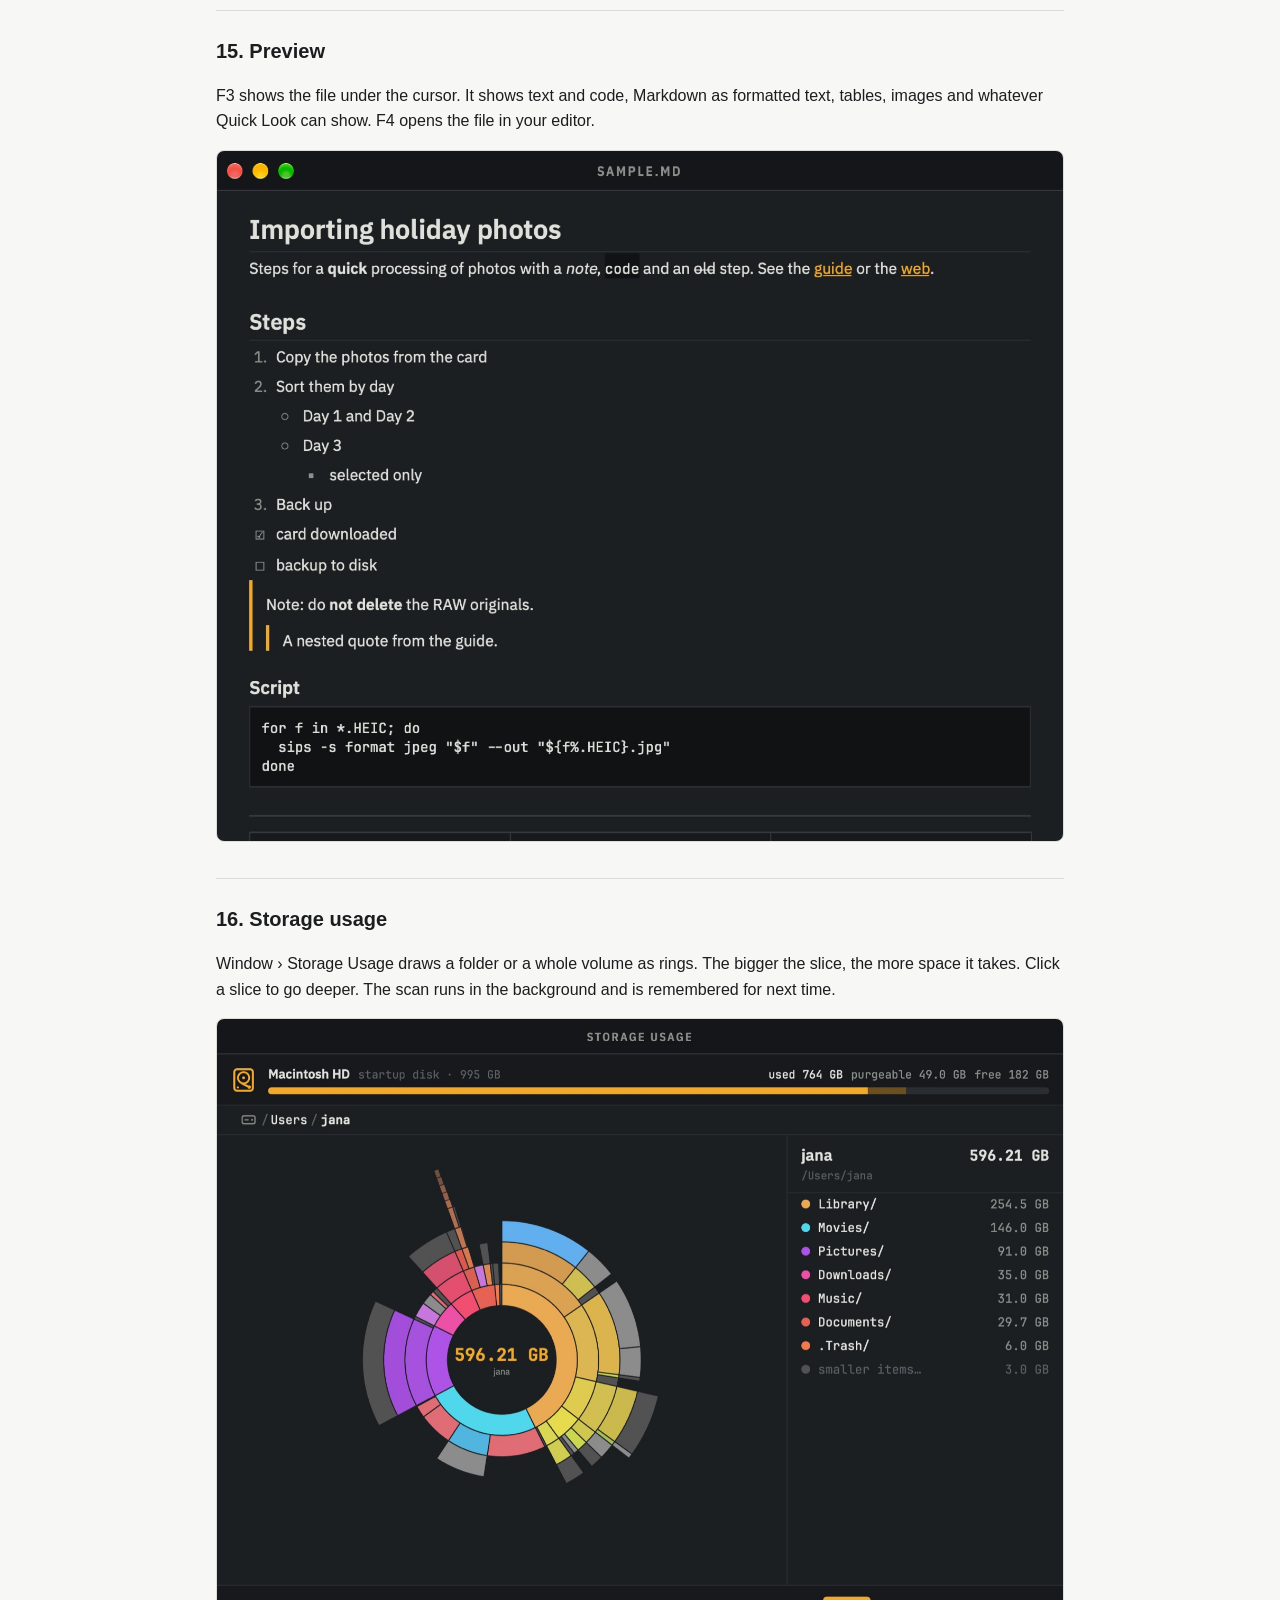
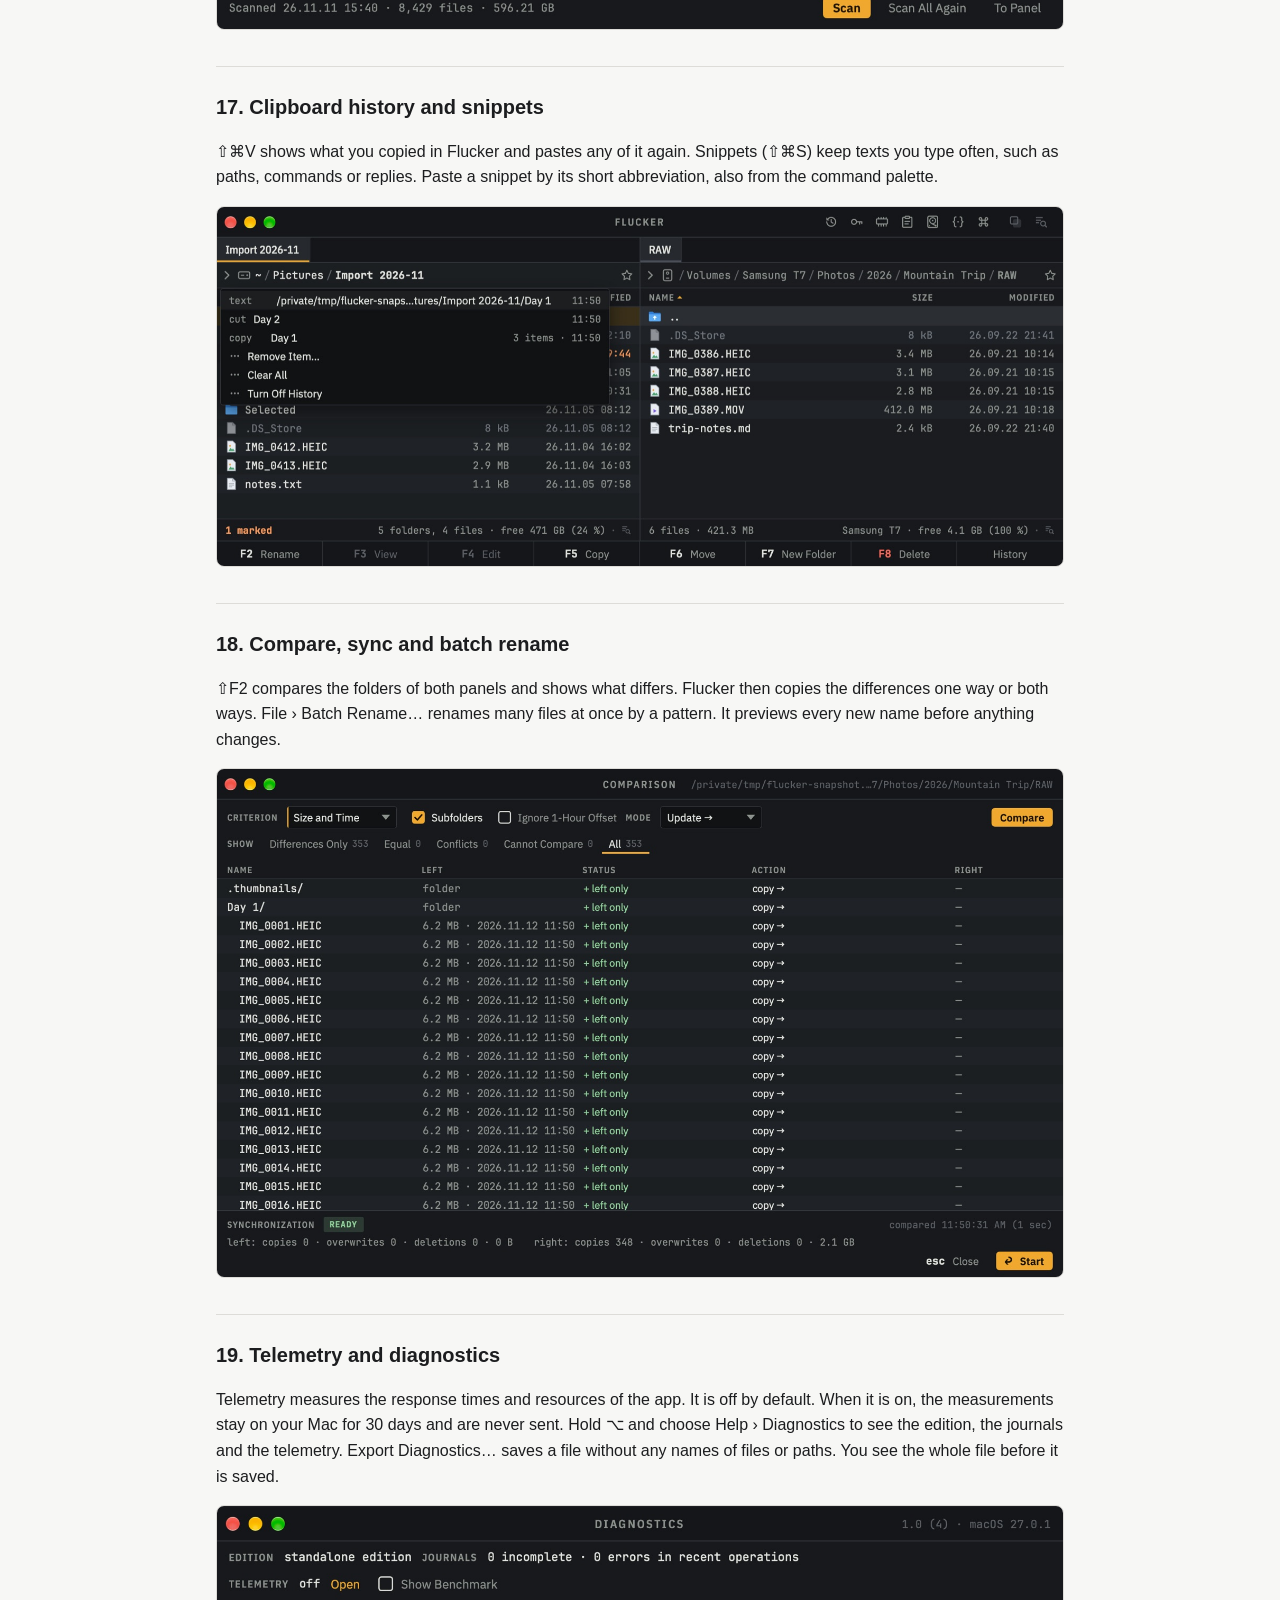
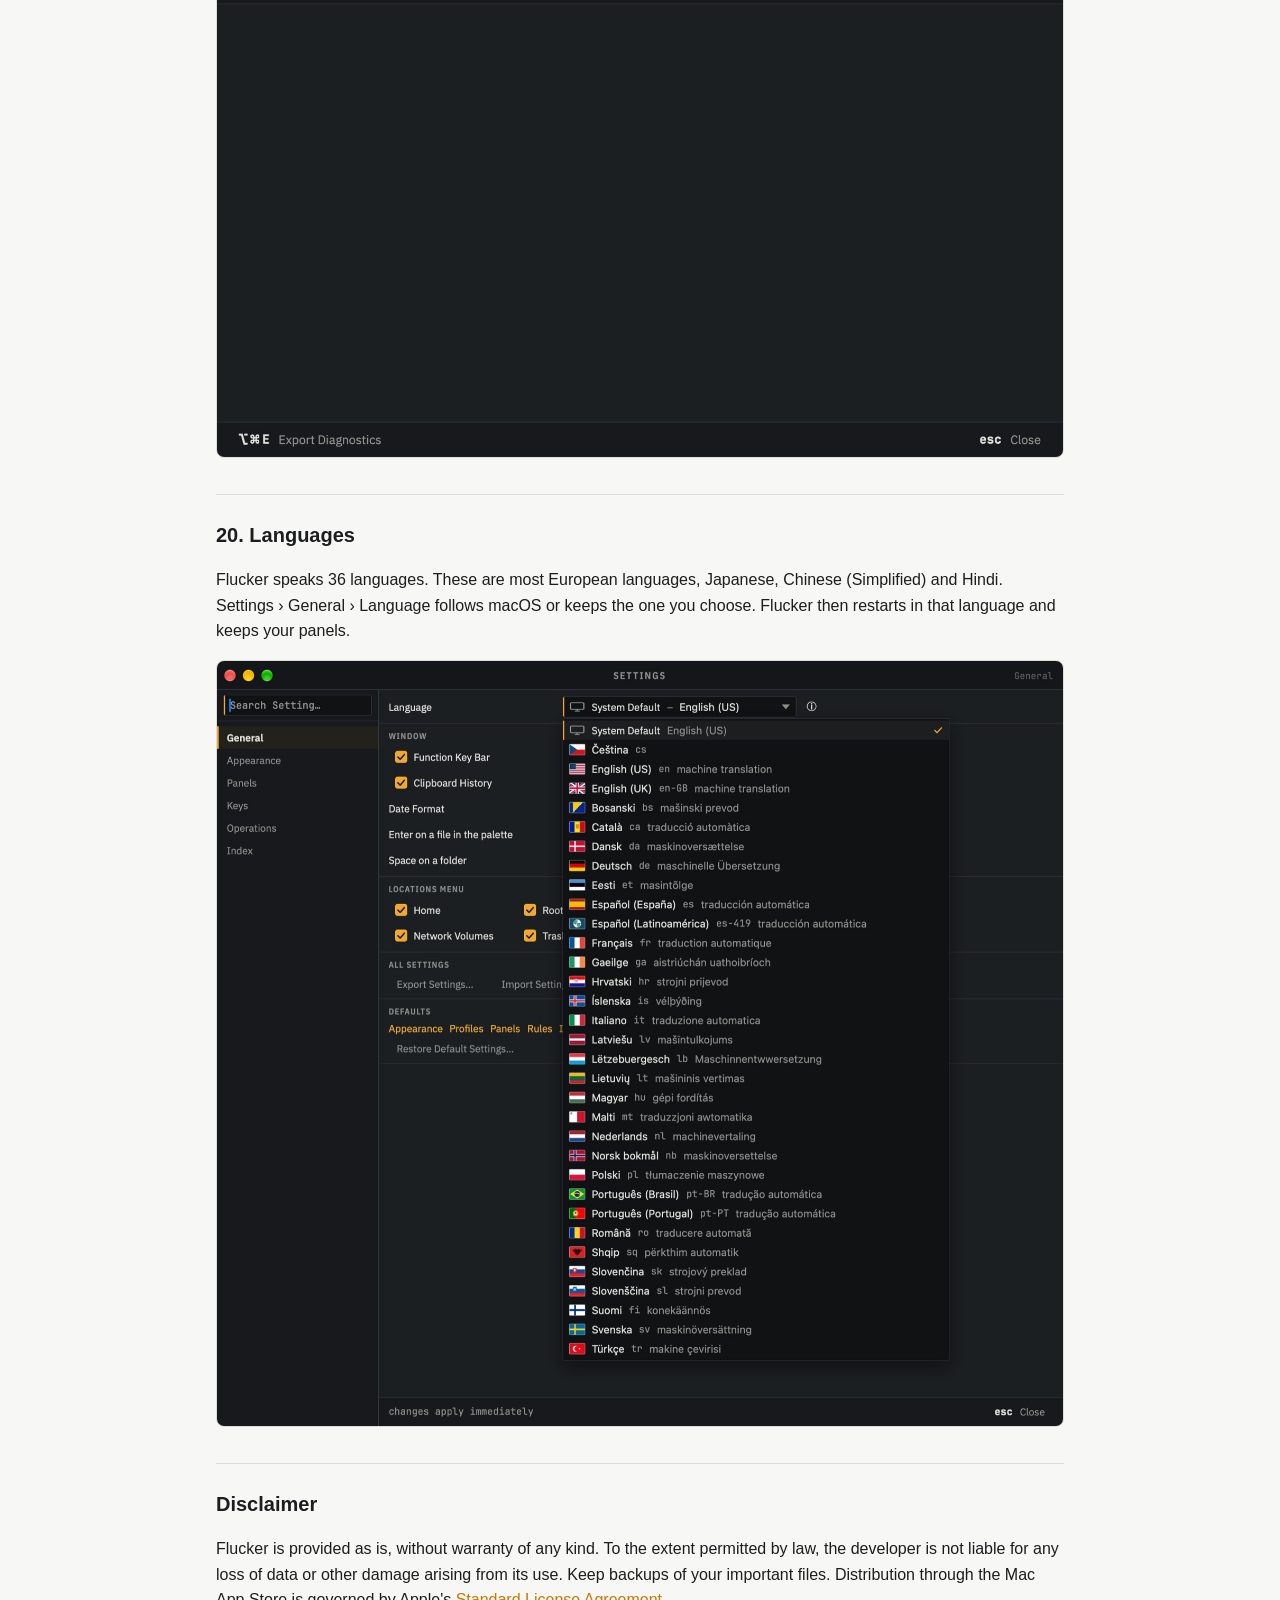
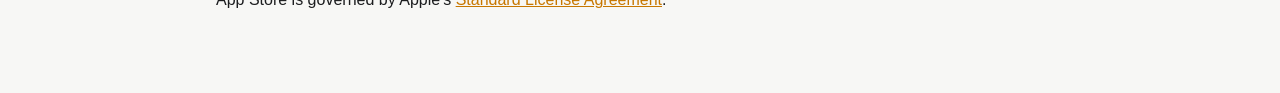
==== commit 1fa50a55: "Disclaimer: no warranty, liability only as far as the law requires, Apple's Standard License Agreeme" ====
--- a/help.html
+++ b/help.html
@@ -151,6 +151,11 @@
     General › Language follows macOS or keeps the one you choose. Flucker then restarts in that language and keeps your
     panels.</p>
   <img src="img/languages.jpg?v=2" alt="The language list in Settings" loading="lazy">
+  <h2 id="disclaimer">Disclaimer</h2>
+  <p>Flucker is provided as is, without warranty of any kind. To the extent permitted by law, the developer is not liable
+    for any loss of data or other damage arising from its use. Keep backups of your important files. Distribution through
+    the Mac App Store is governed by Apple's <a href="https://www.apple.com/legal/internet-services/itunes/dev/stdeula/">Standard
+    License Agreement</a>.</p>
 </main>
 </body>
 </html>
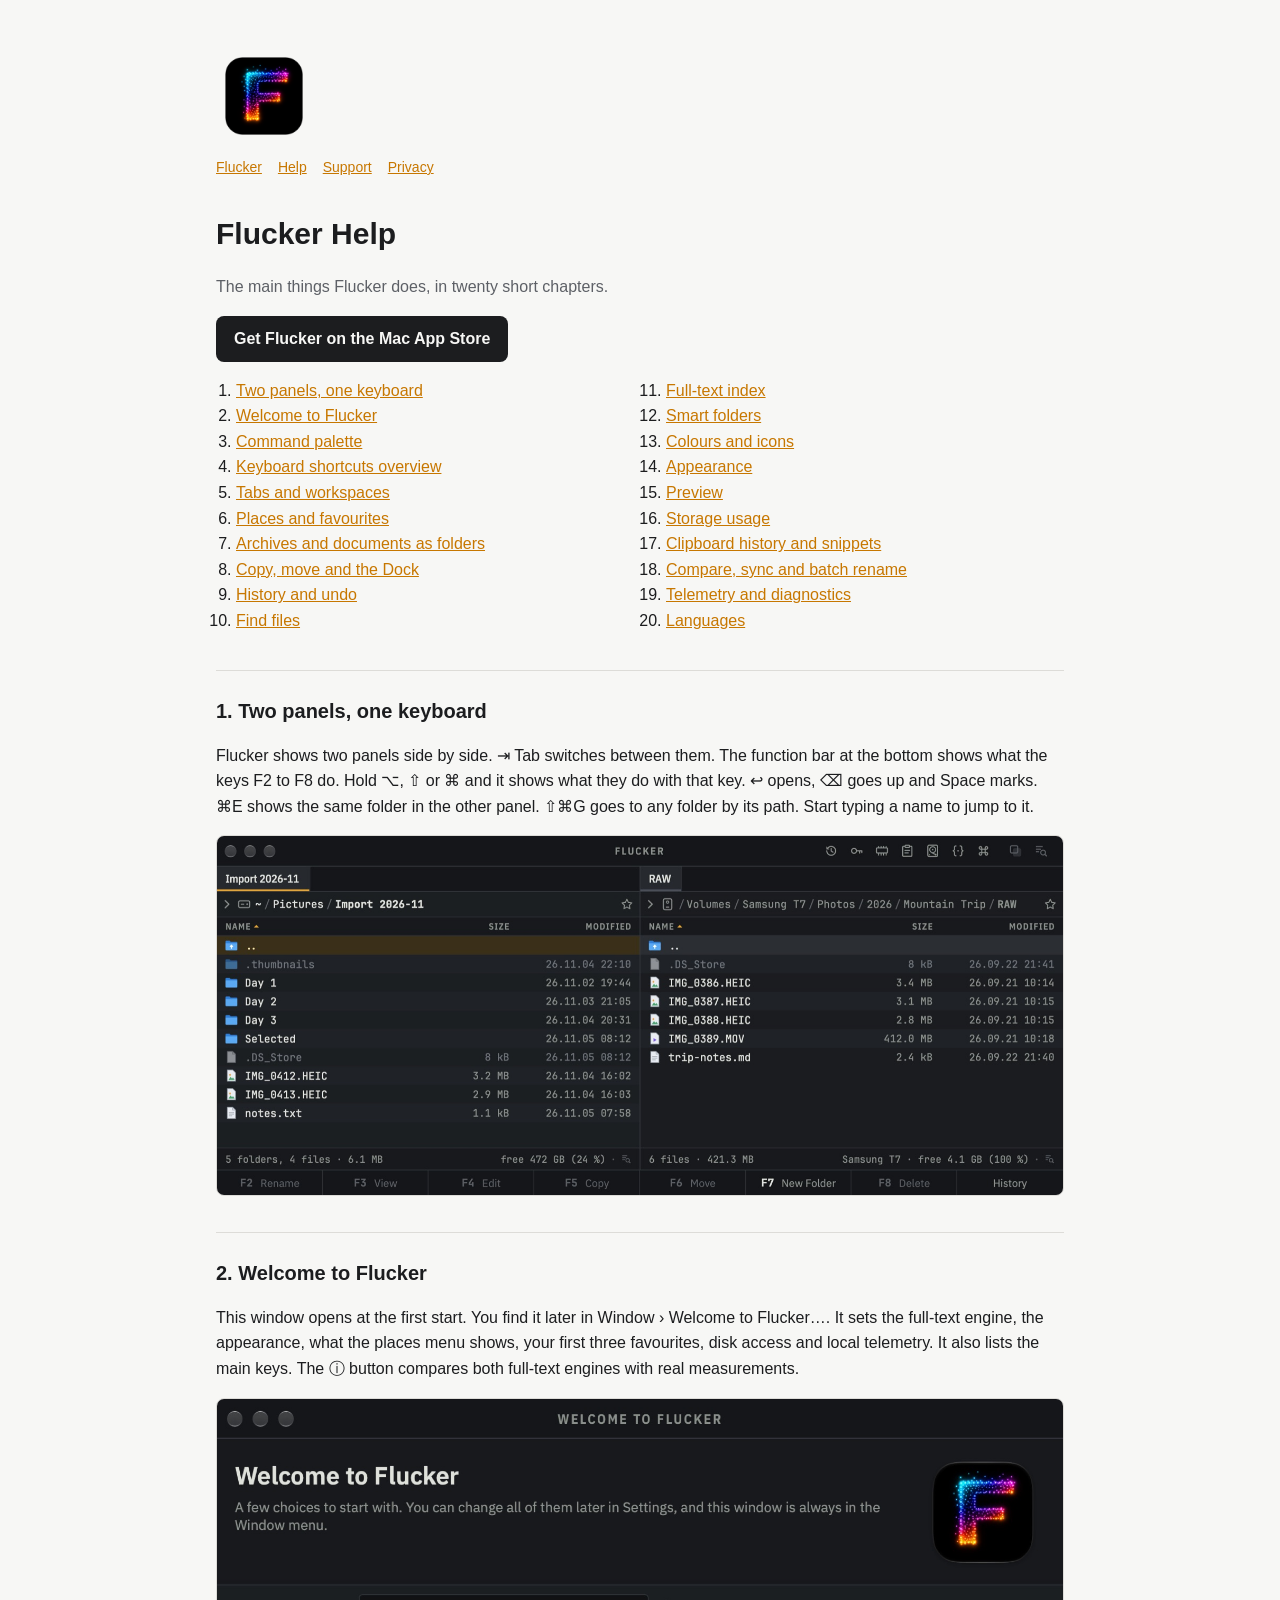
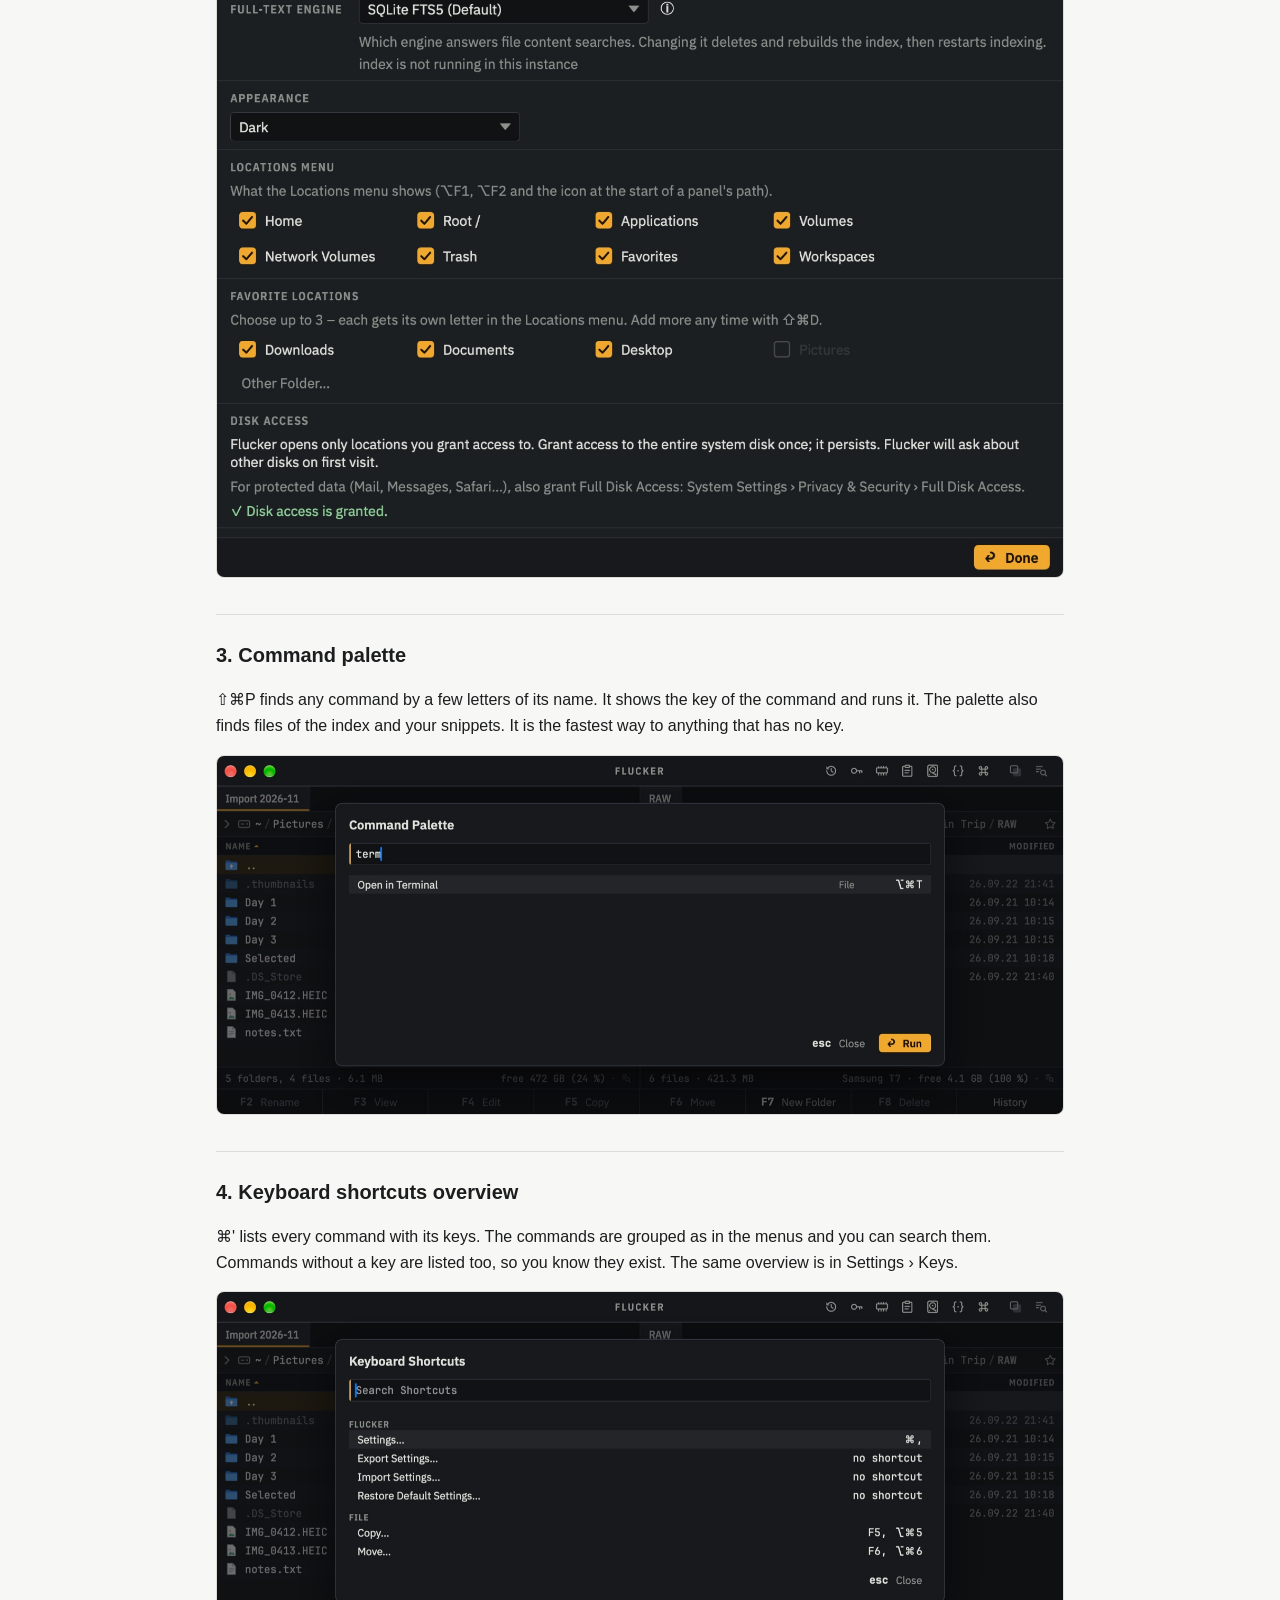
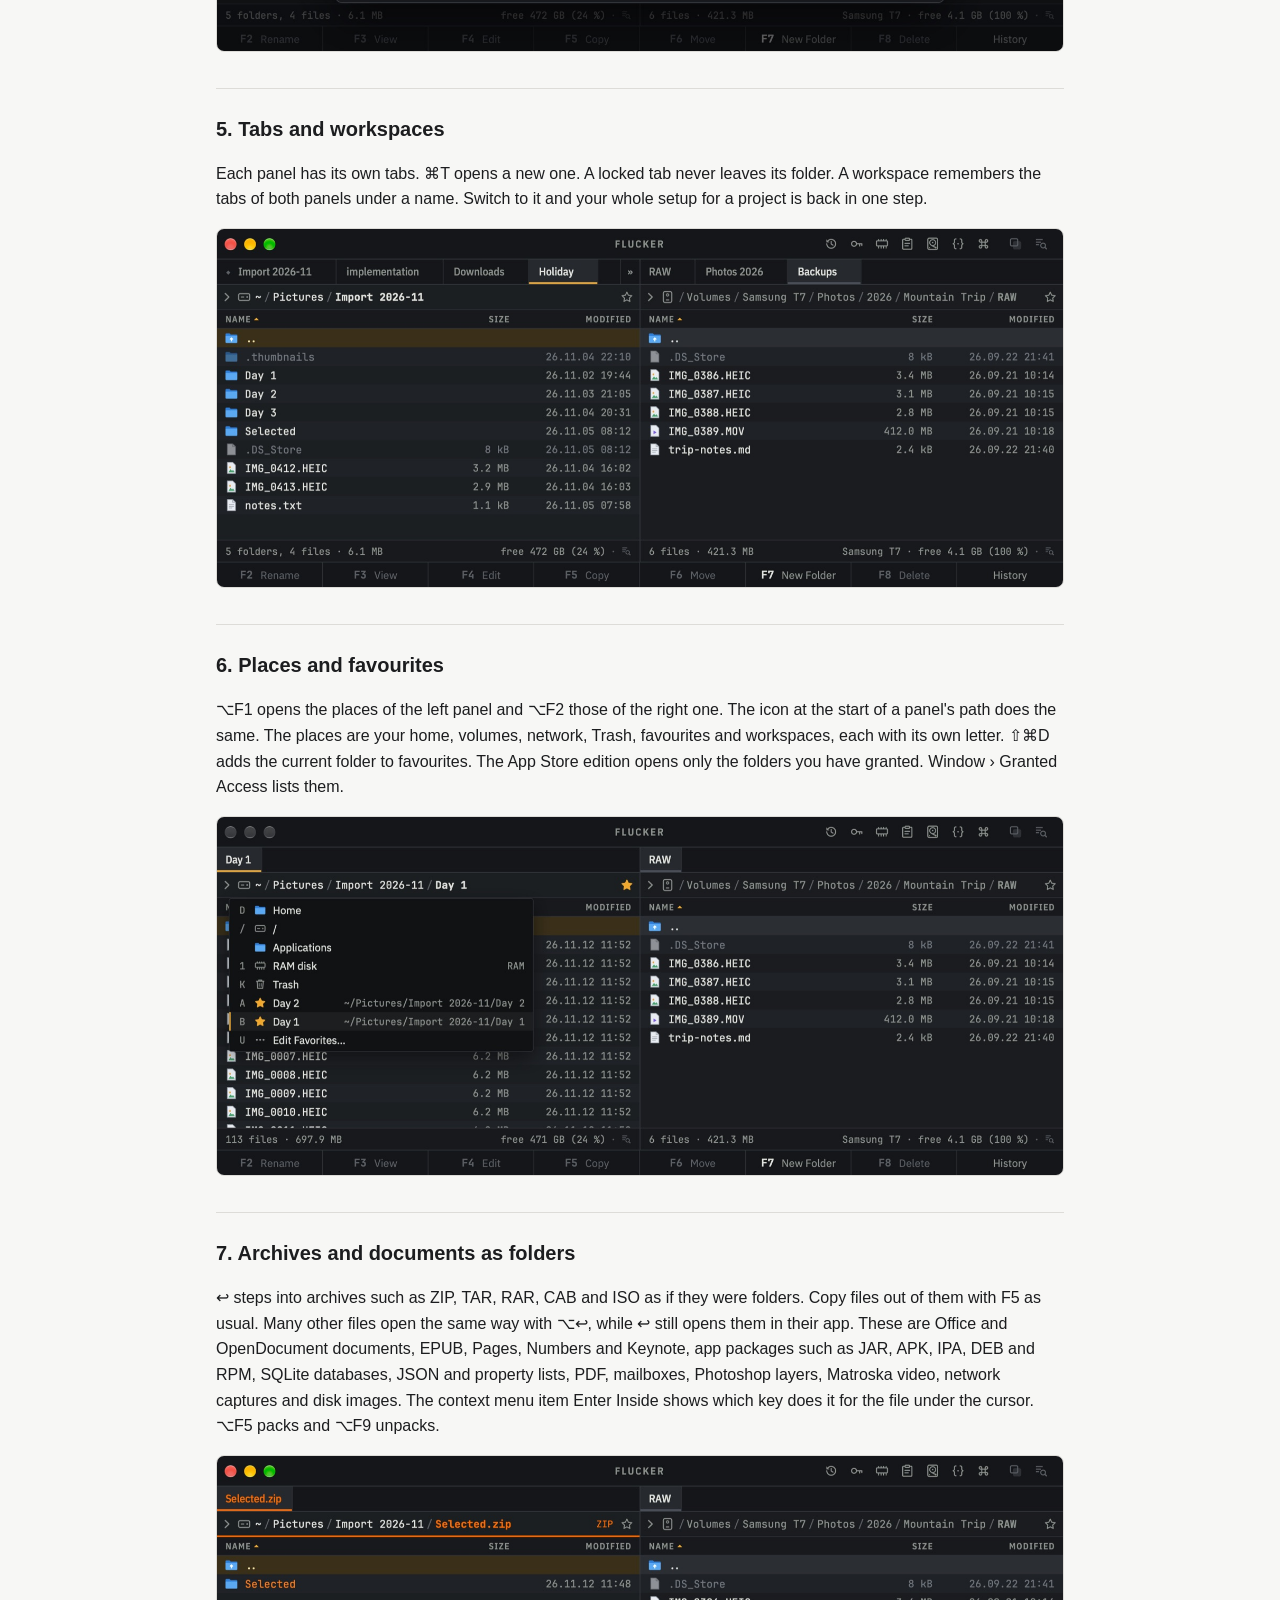
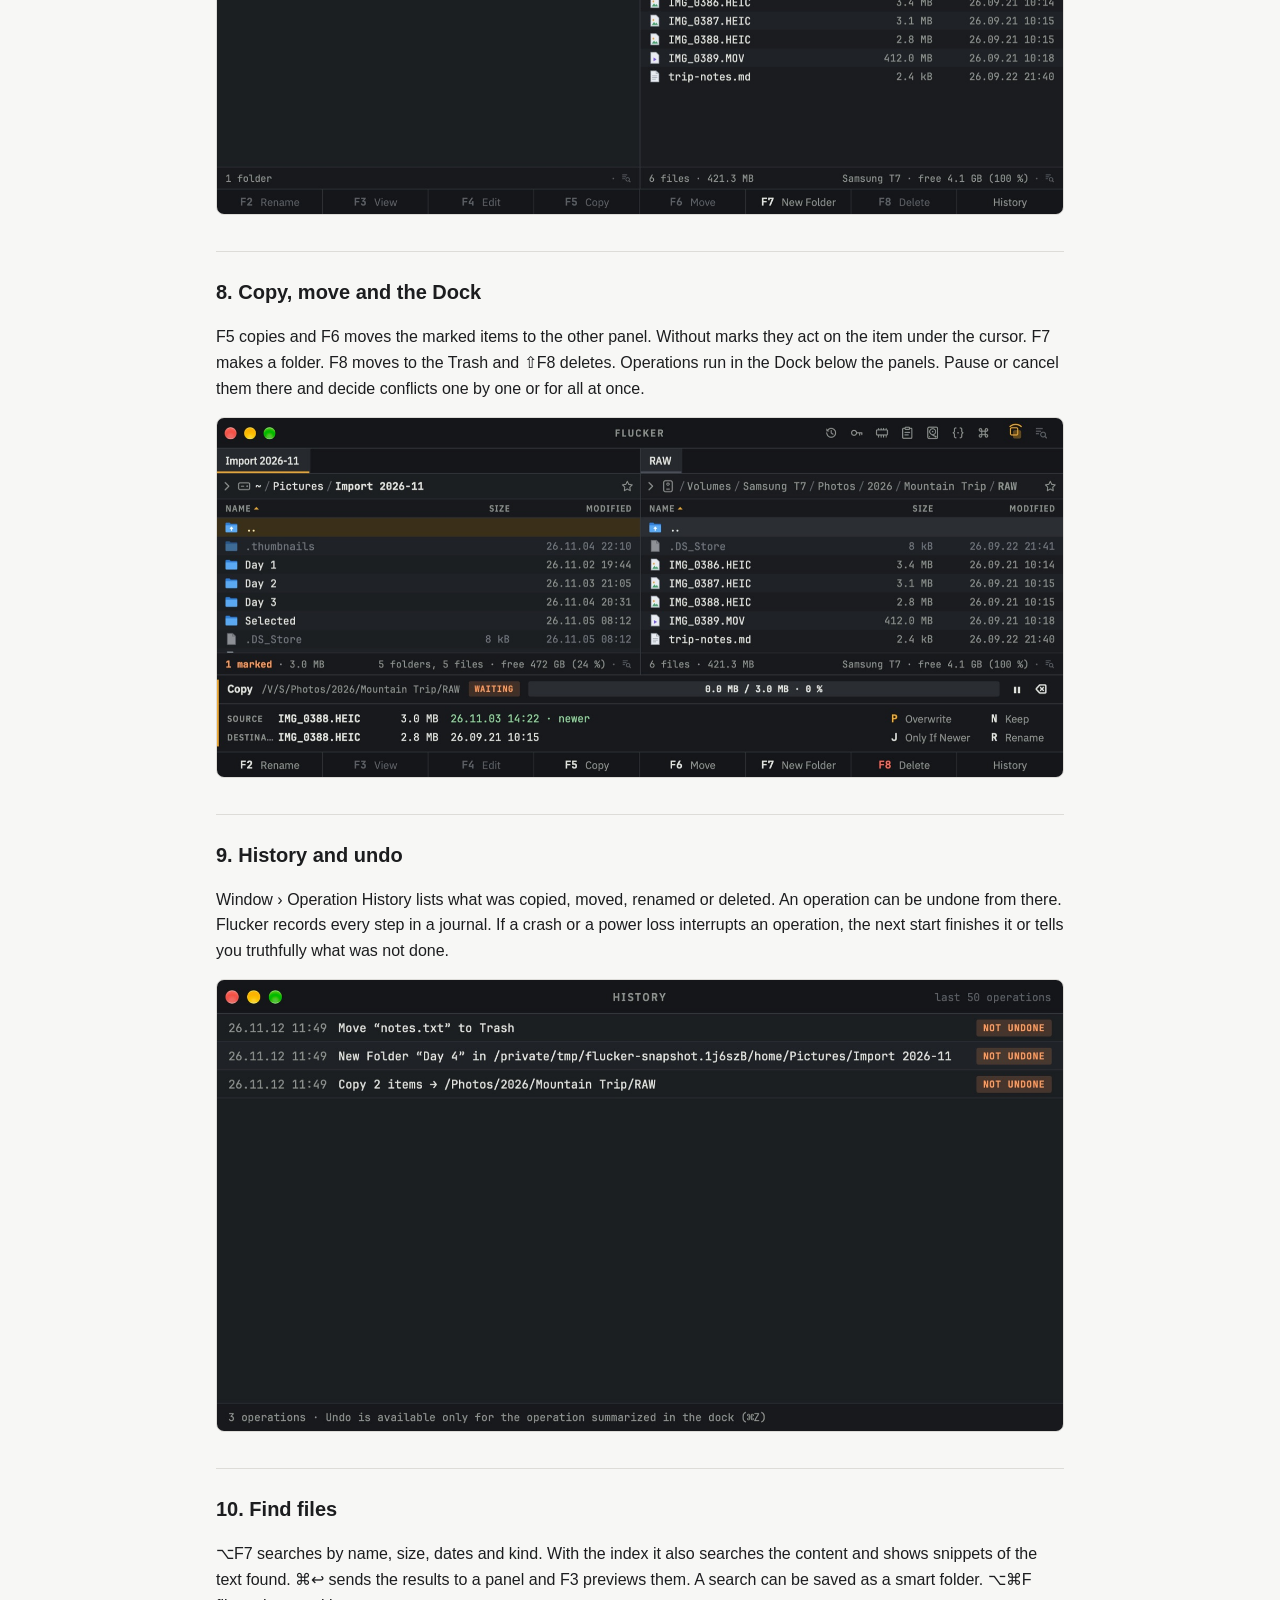
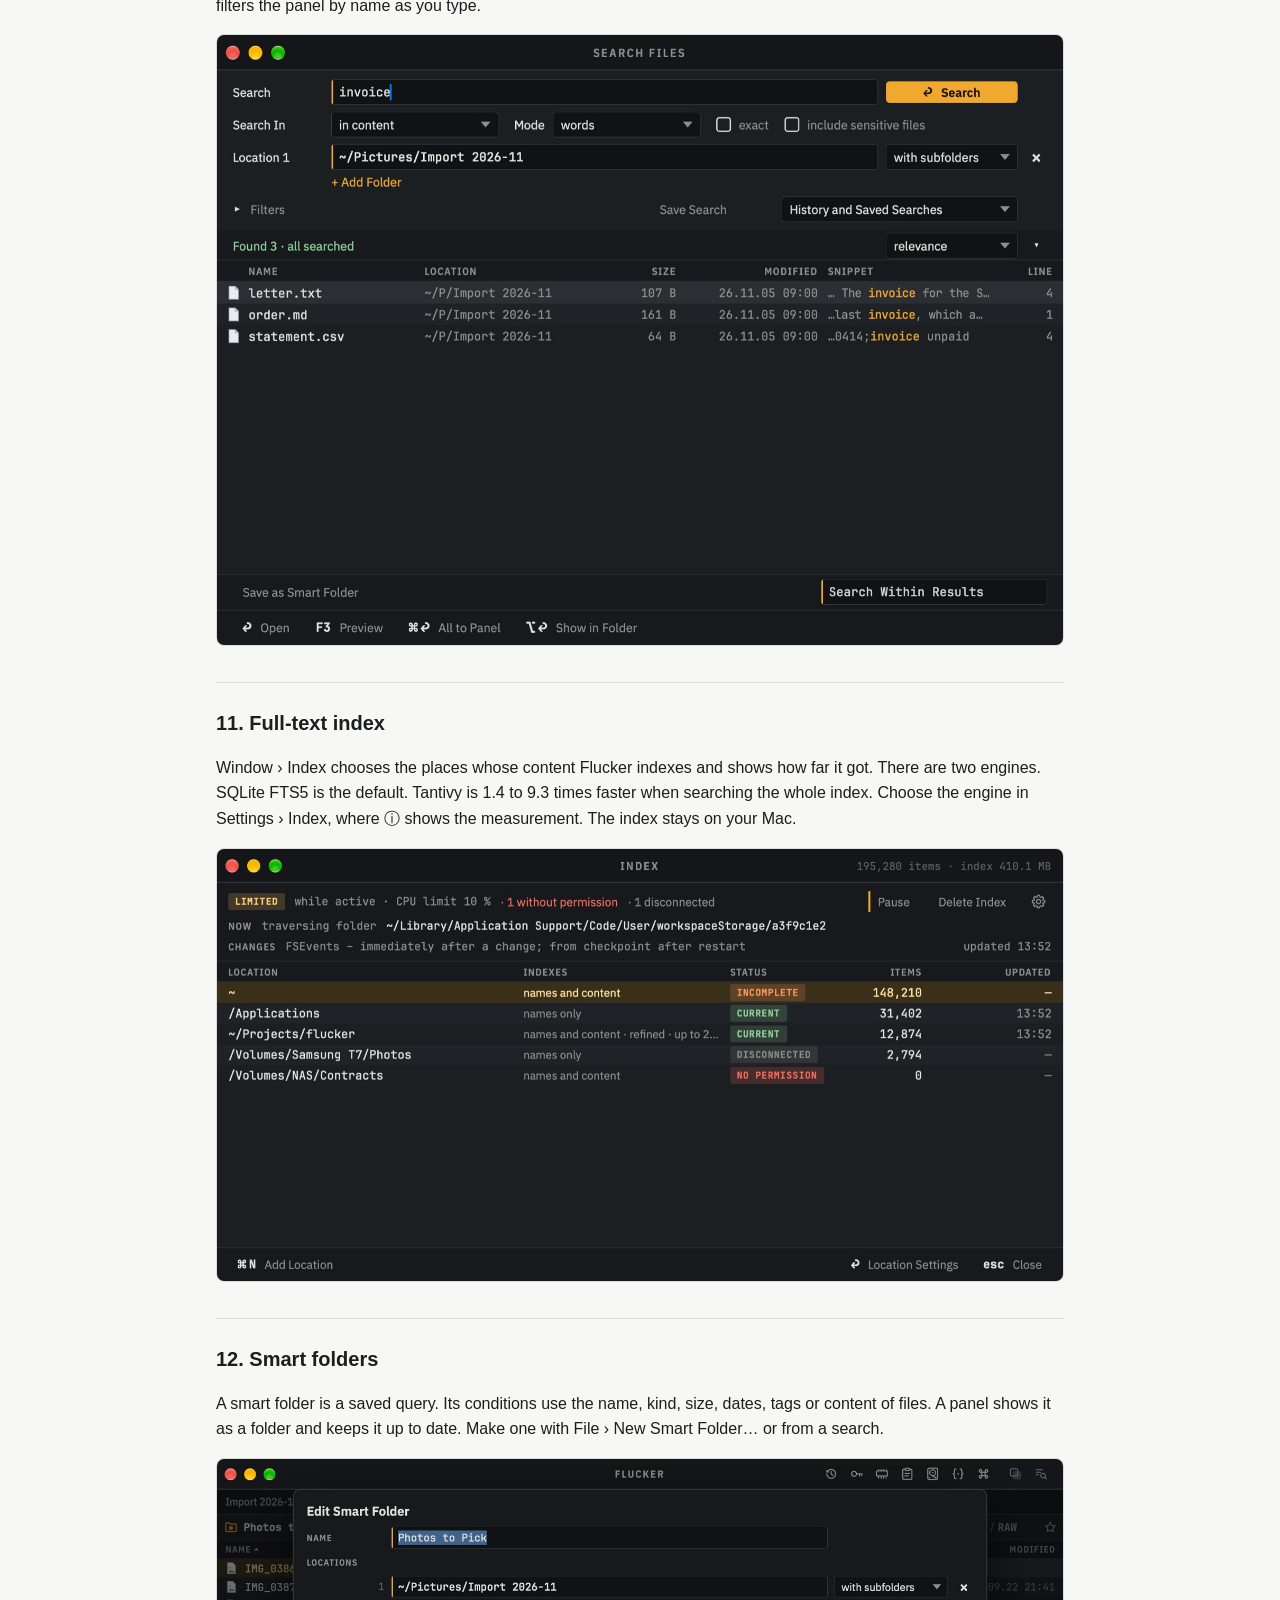
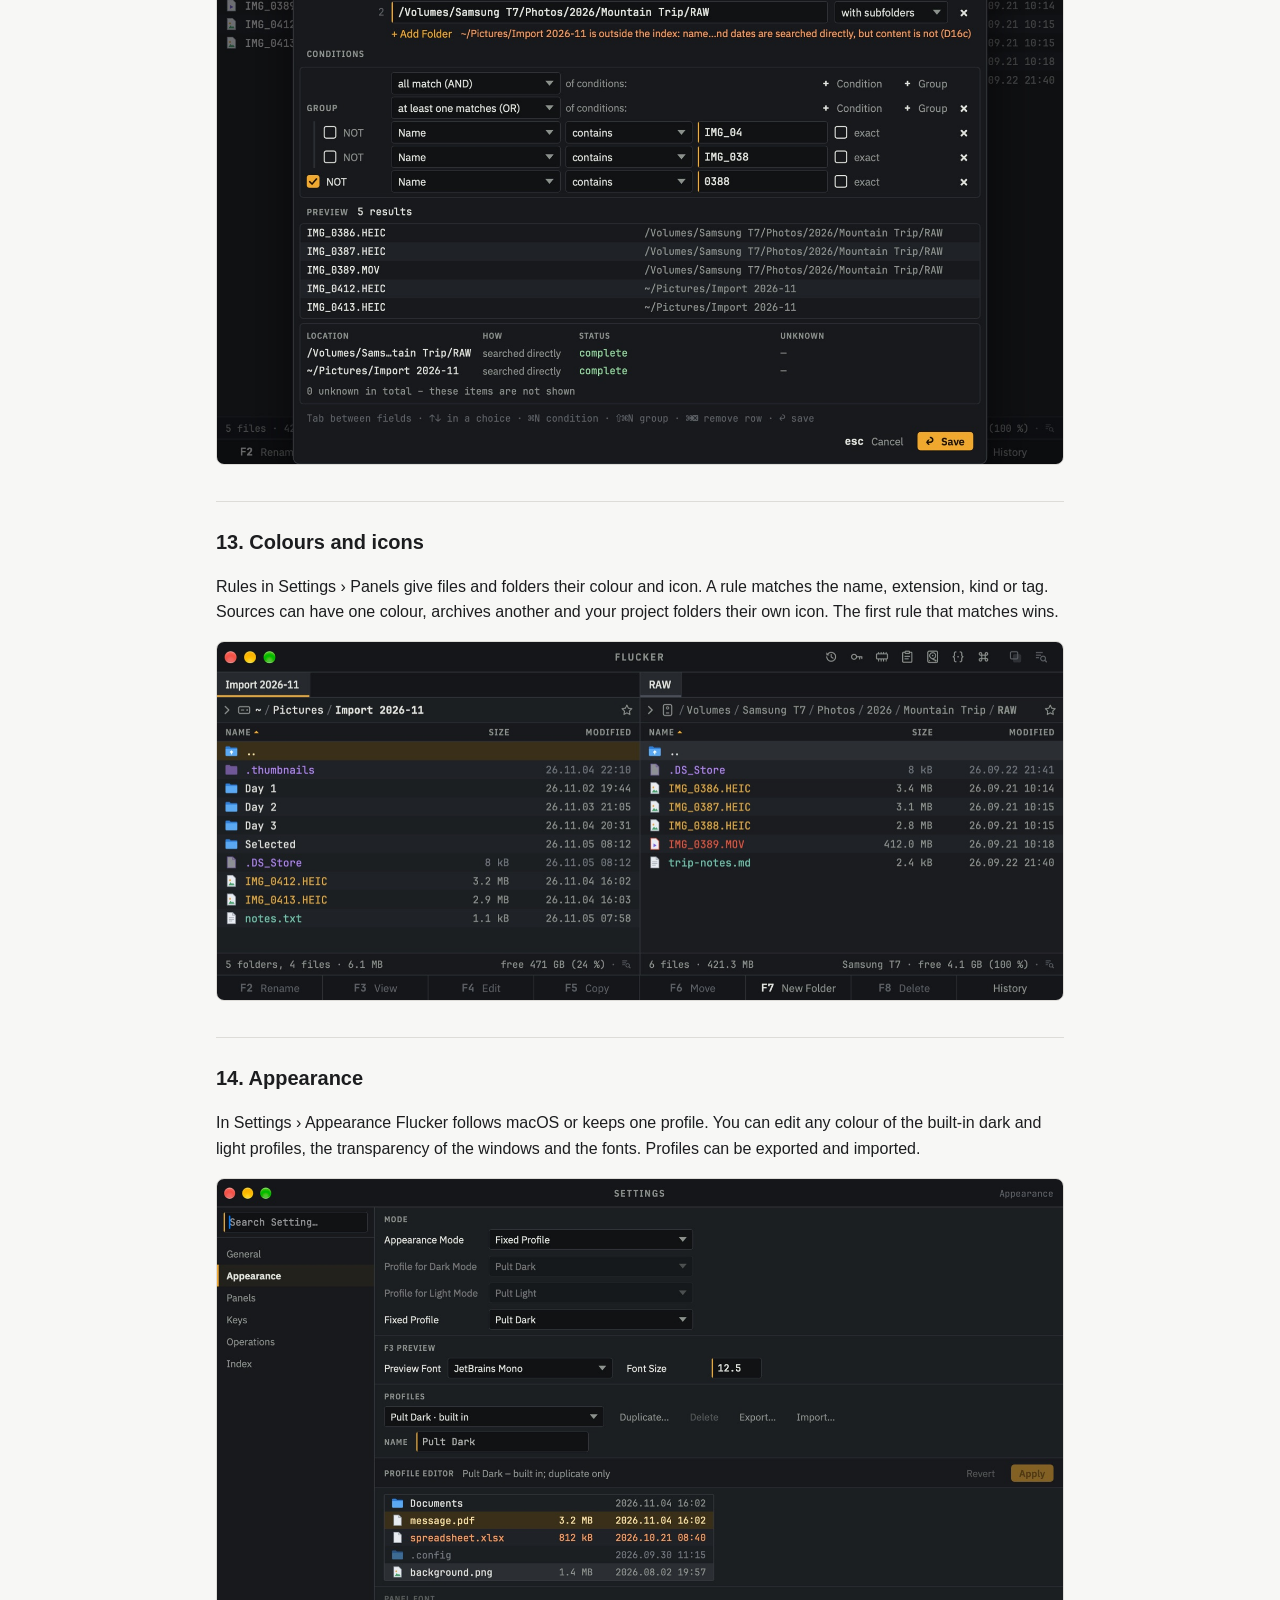
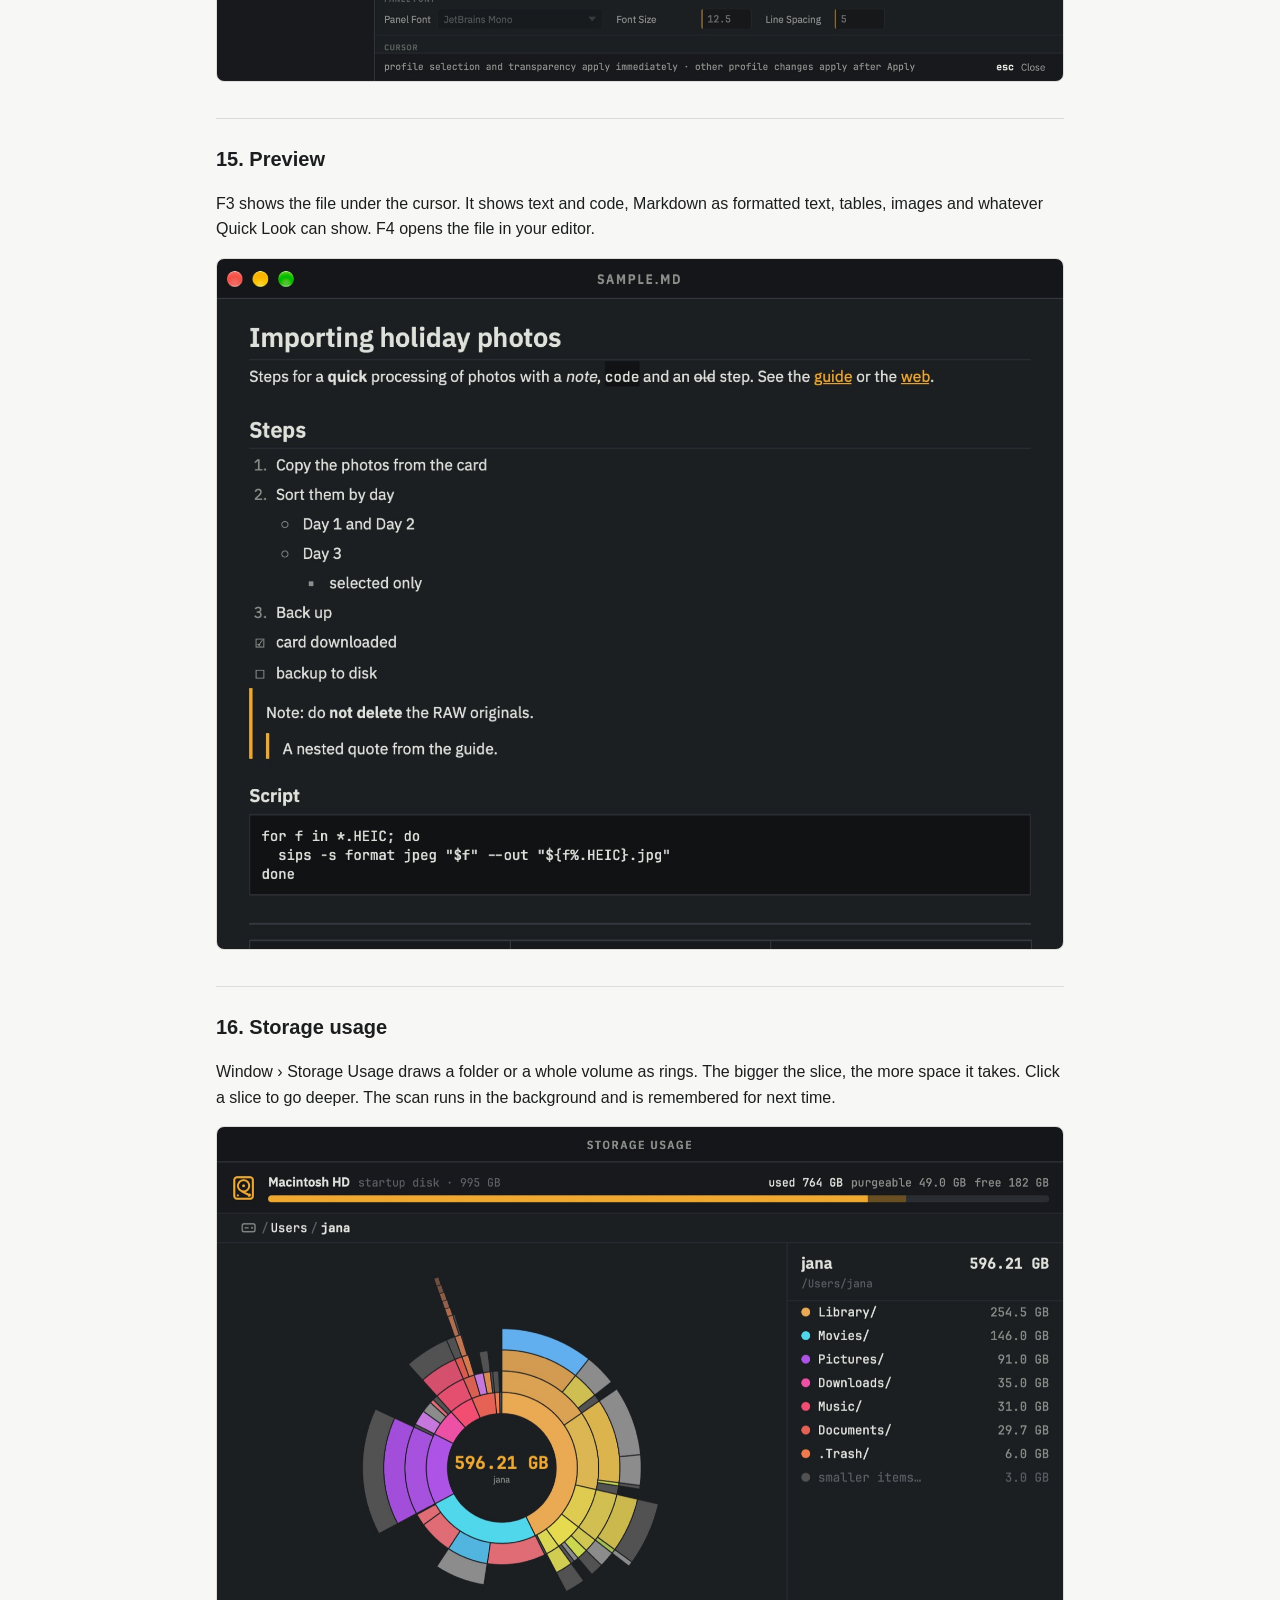
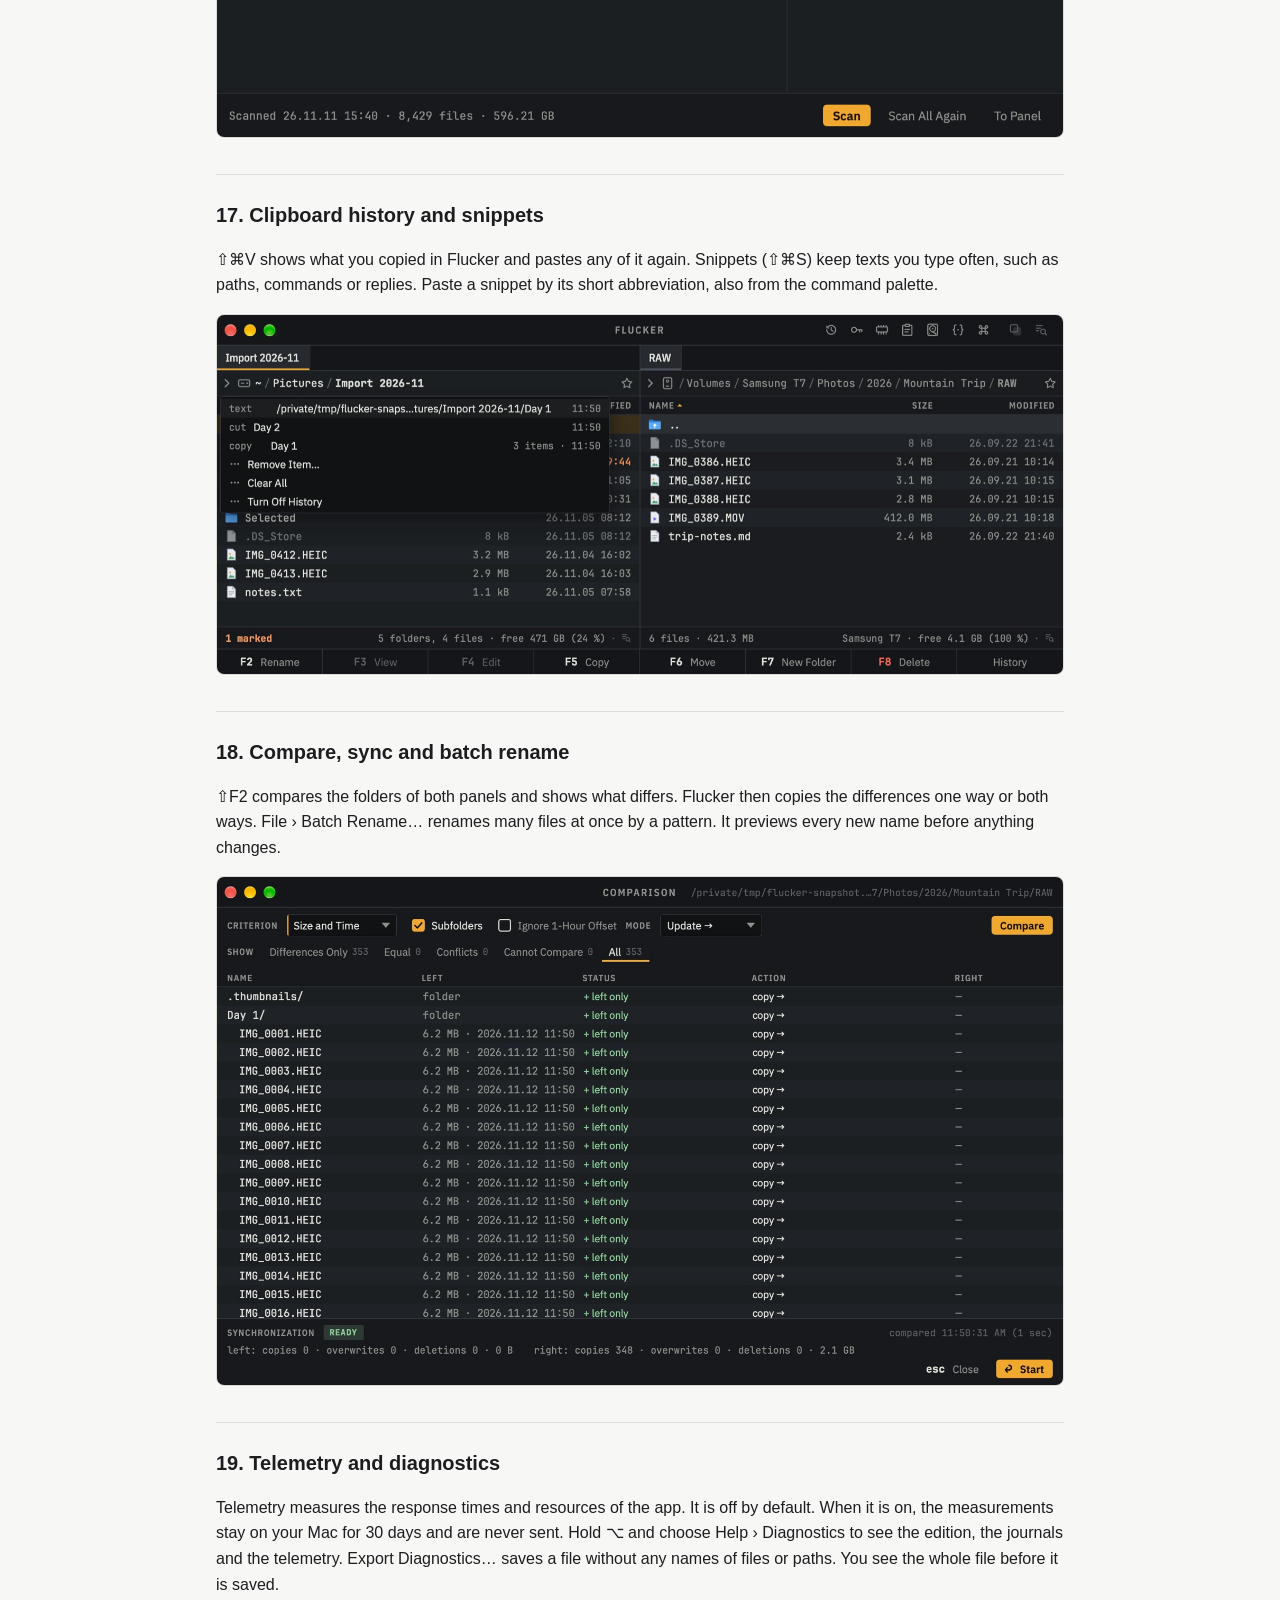
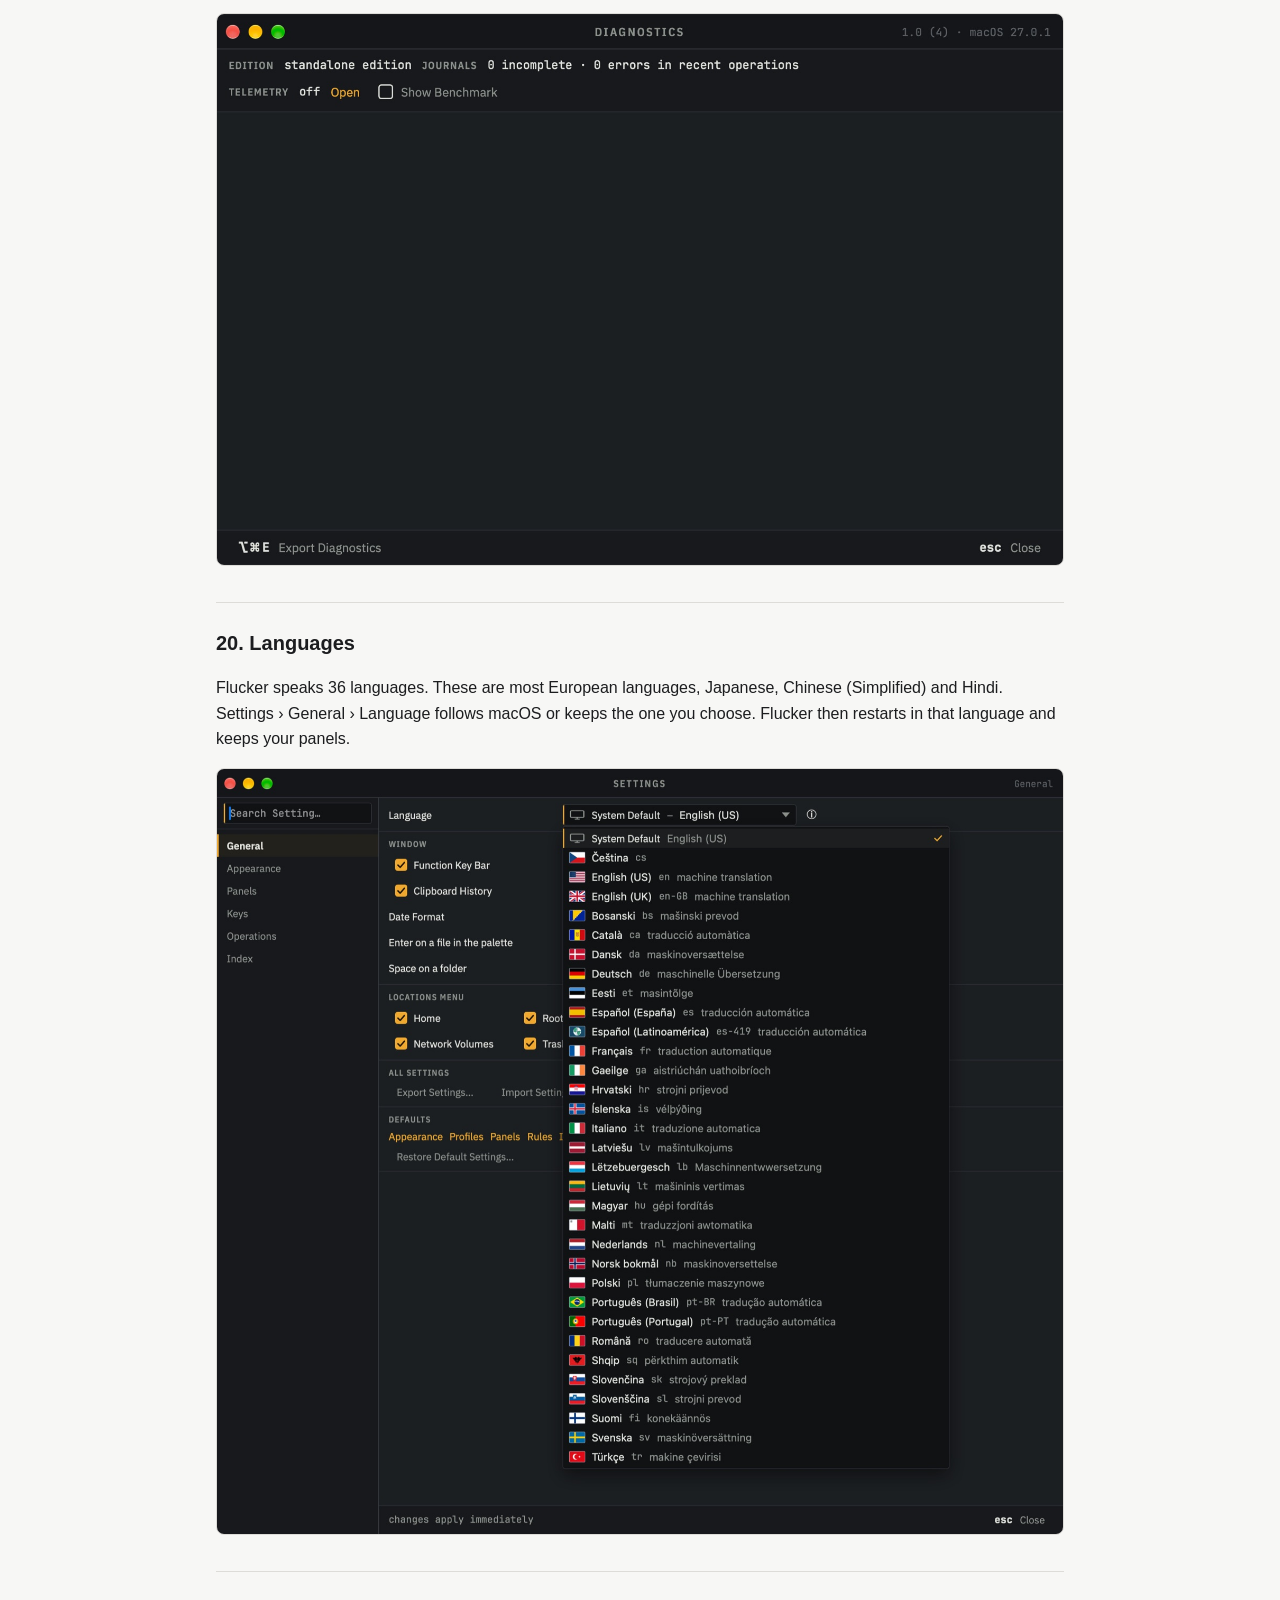
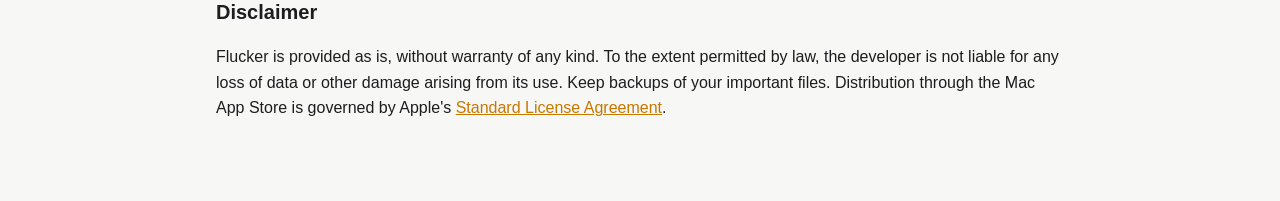
==== commit 2914bc85: "Flucker logo in the header of every page and as the favicon" ====
--- a/help.html
+++ b/help.html
@@ -5,9 +5,11 @@
   <meta name="viewport" content="width=device-width, initial-scale=1">
   <title>Flucker Help</title>
   <link rel="stylesheet" href="style.css">
+  <link rel="icon" href="favicon.png">
 </head>
 <body>
 <main>
+  <a href="index.html"><img class="logo" src="img/logo.png" alt="Flucker logo"></a>
   <nav><a href="index.html">Flucker</a><a href="help.html">Help</a><a href="support.html">Support</a><a href="privacy.html">Privacy</a></nav>
   <h1>Flucker Help</h1>
   <p class="muted">The main things Flucker does, in twenty short chapters.</p>
--- a/style.css
+++ b/style.css
@@ -36,3 +36,4 @@
 .toc { columns: 2; column-gap: 32px; padding-left: 20px; }
 @media (max-width: 600px) { .toc { columns: 1; } }
 nav a { margin-right: 16px; }
+img.logo { width: 96px; height: 96px; border: none; border-radius: 0; margin: 0 0 12px; }
